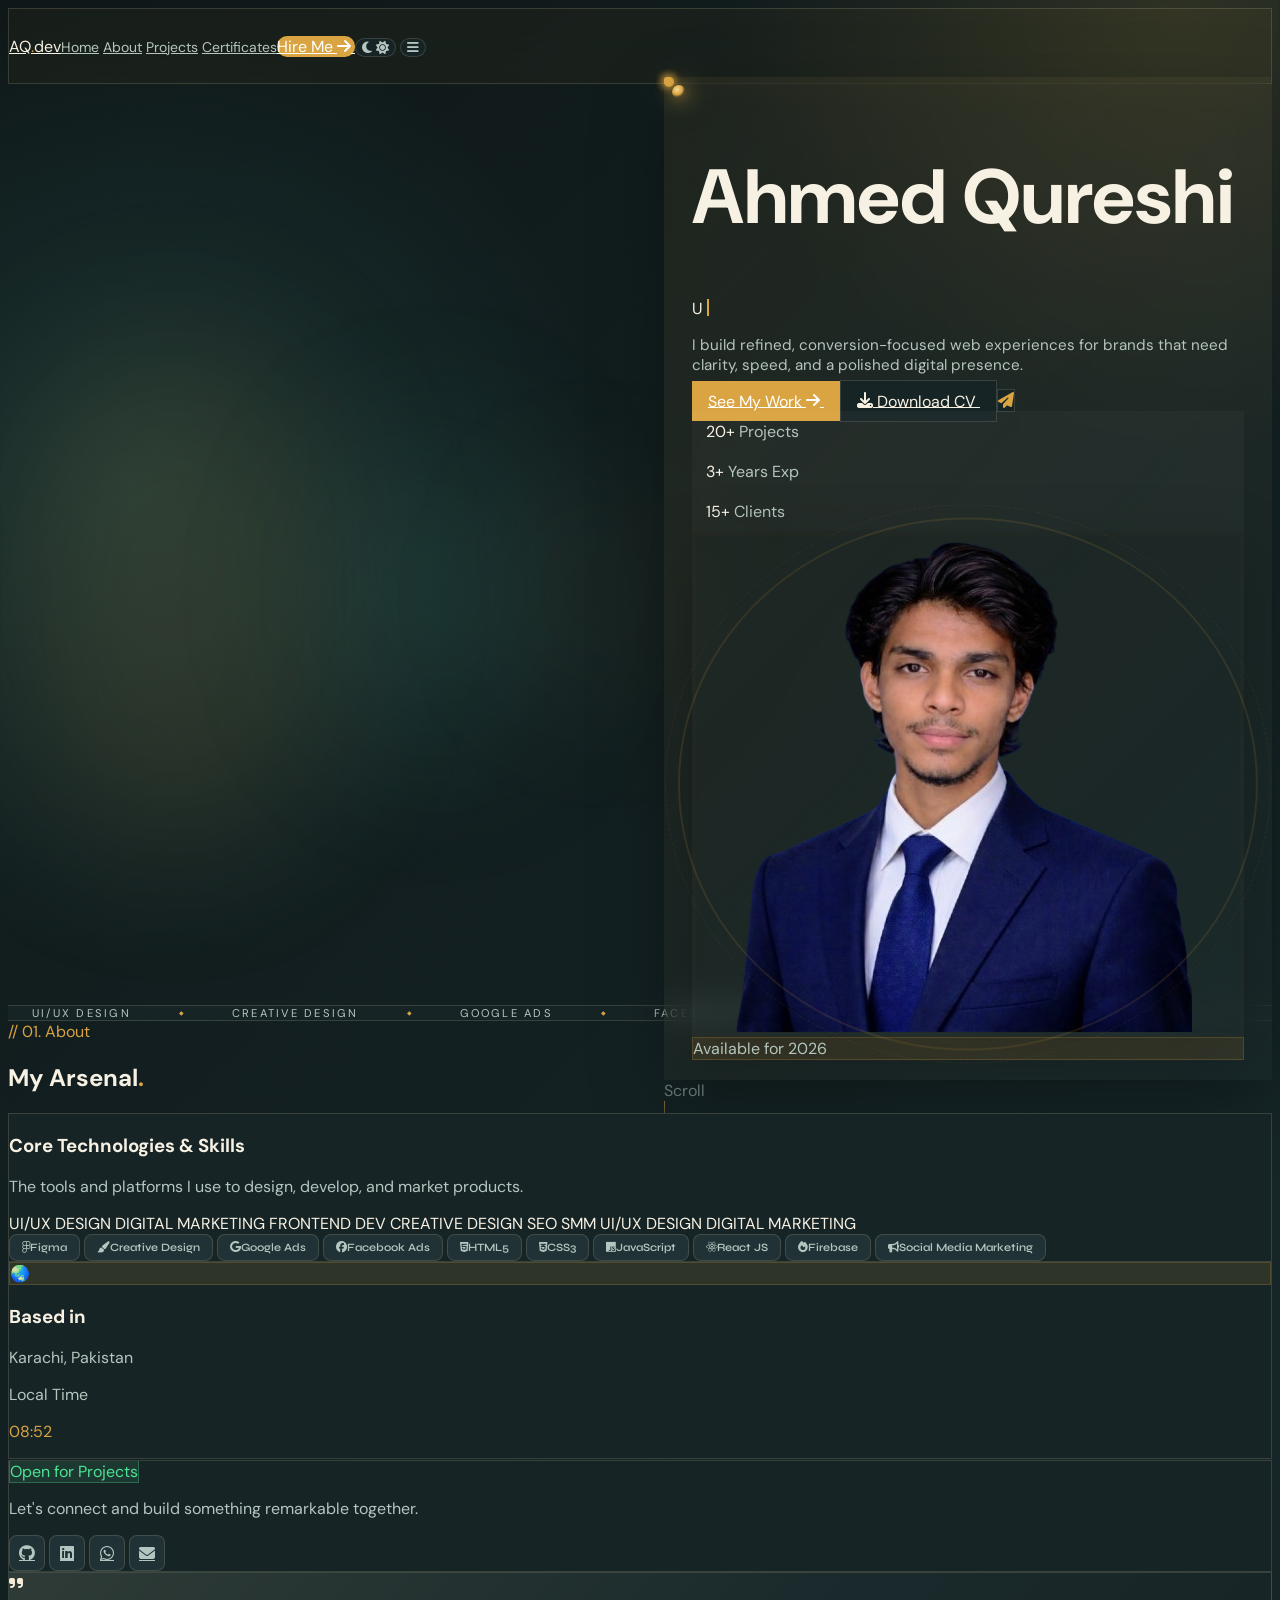
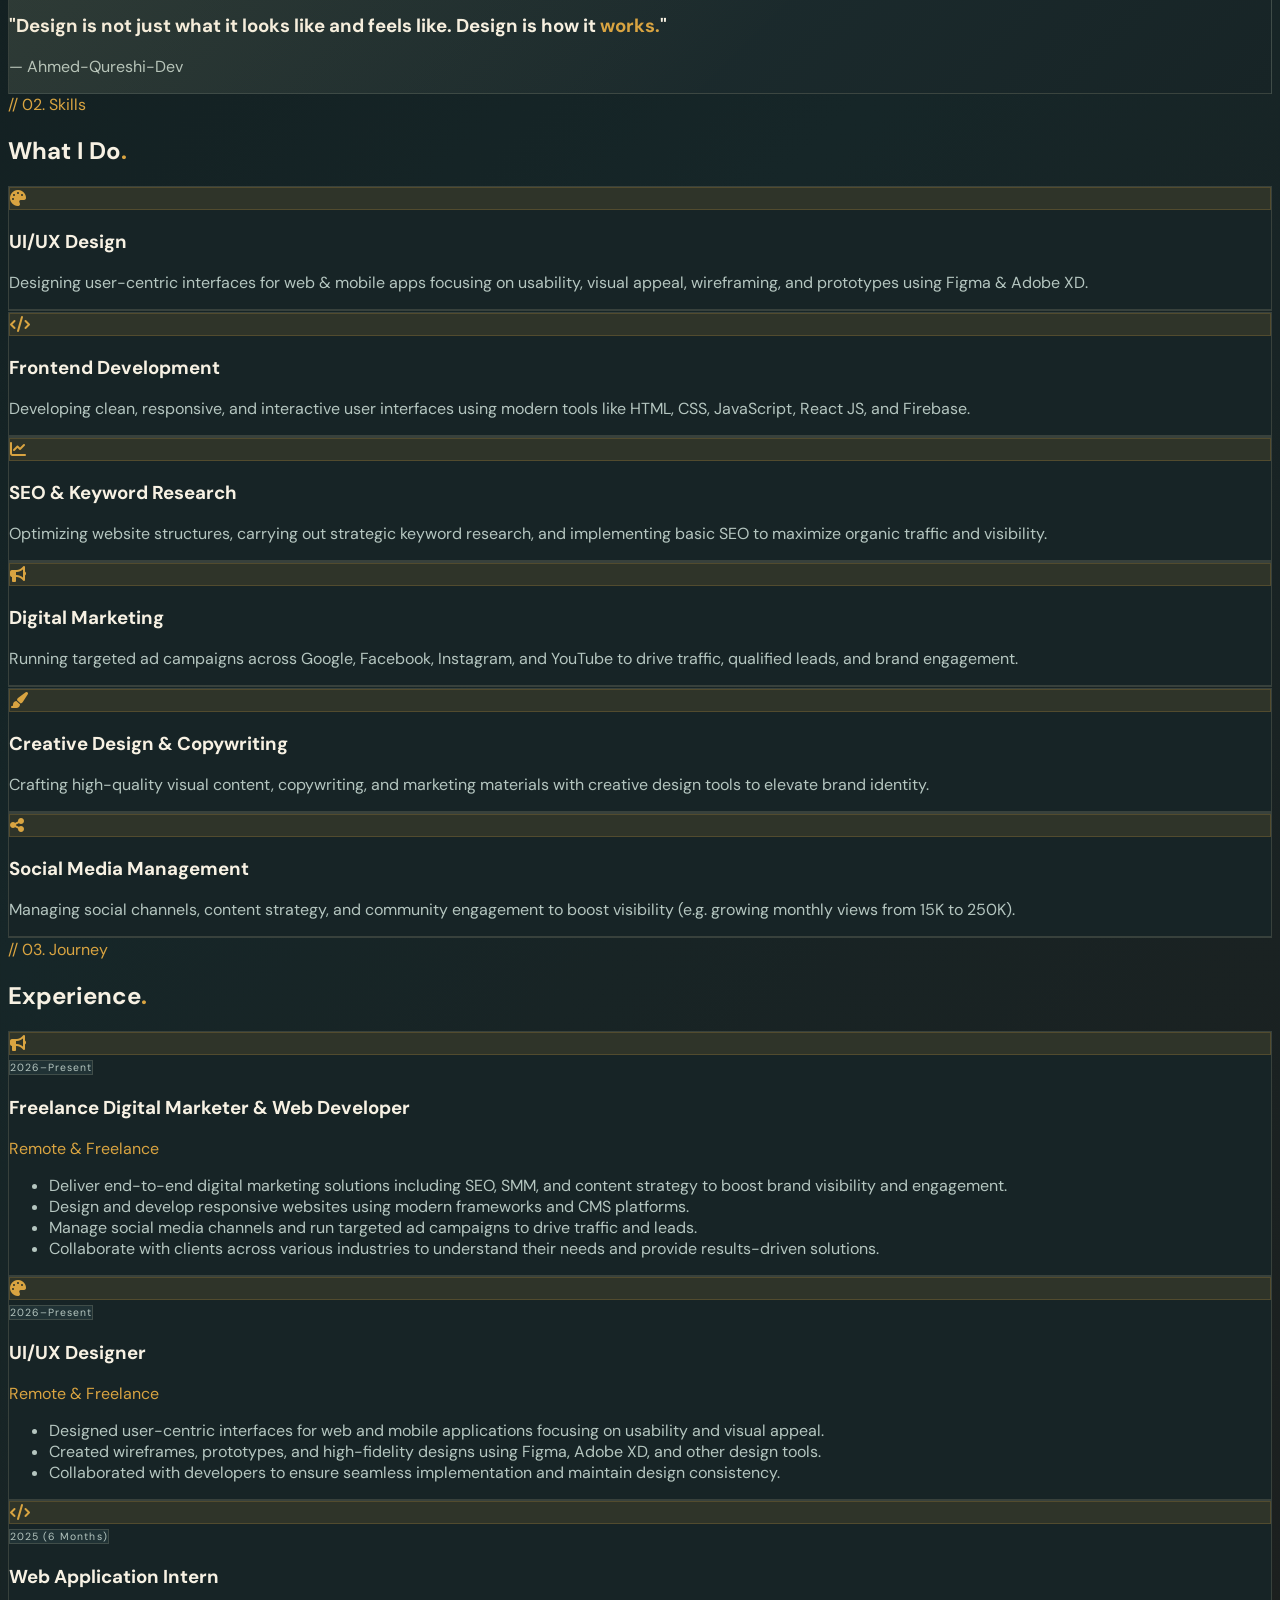
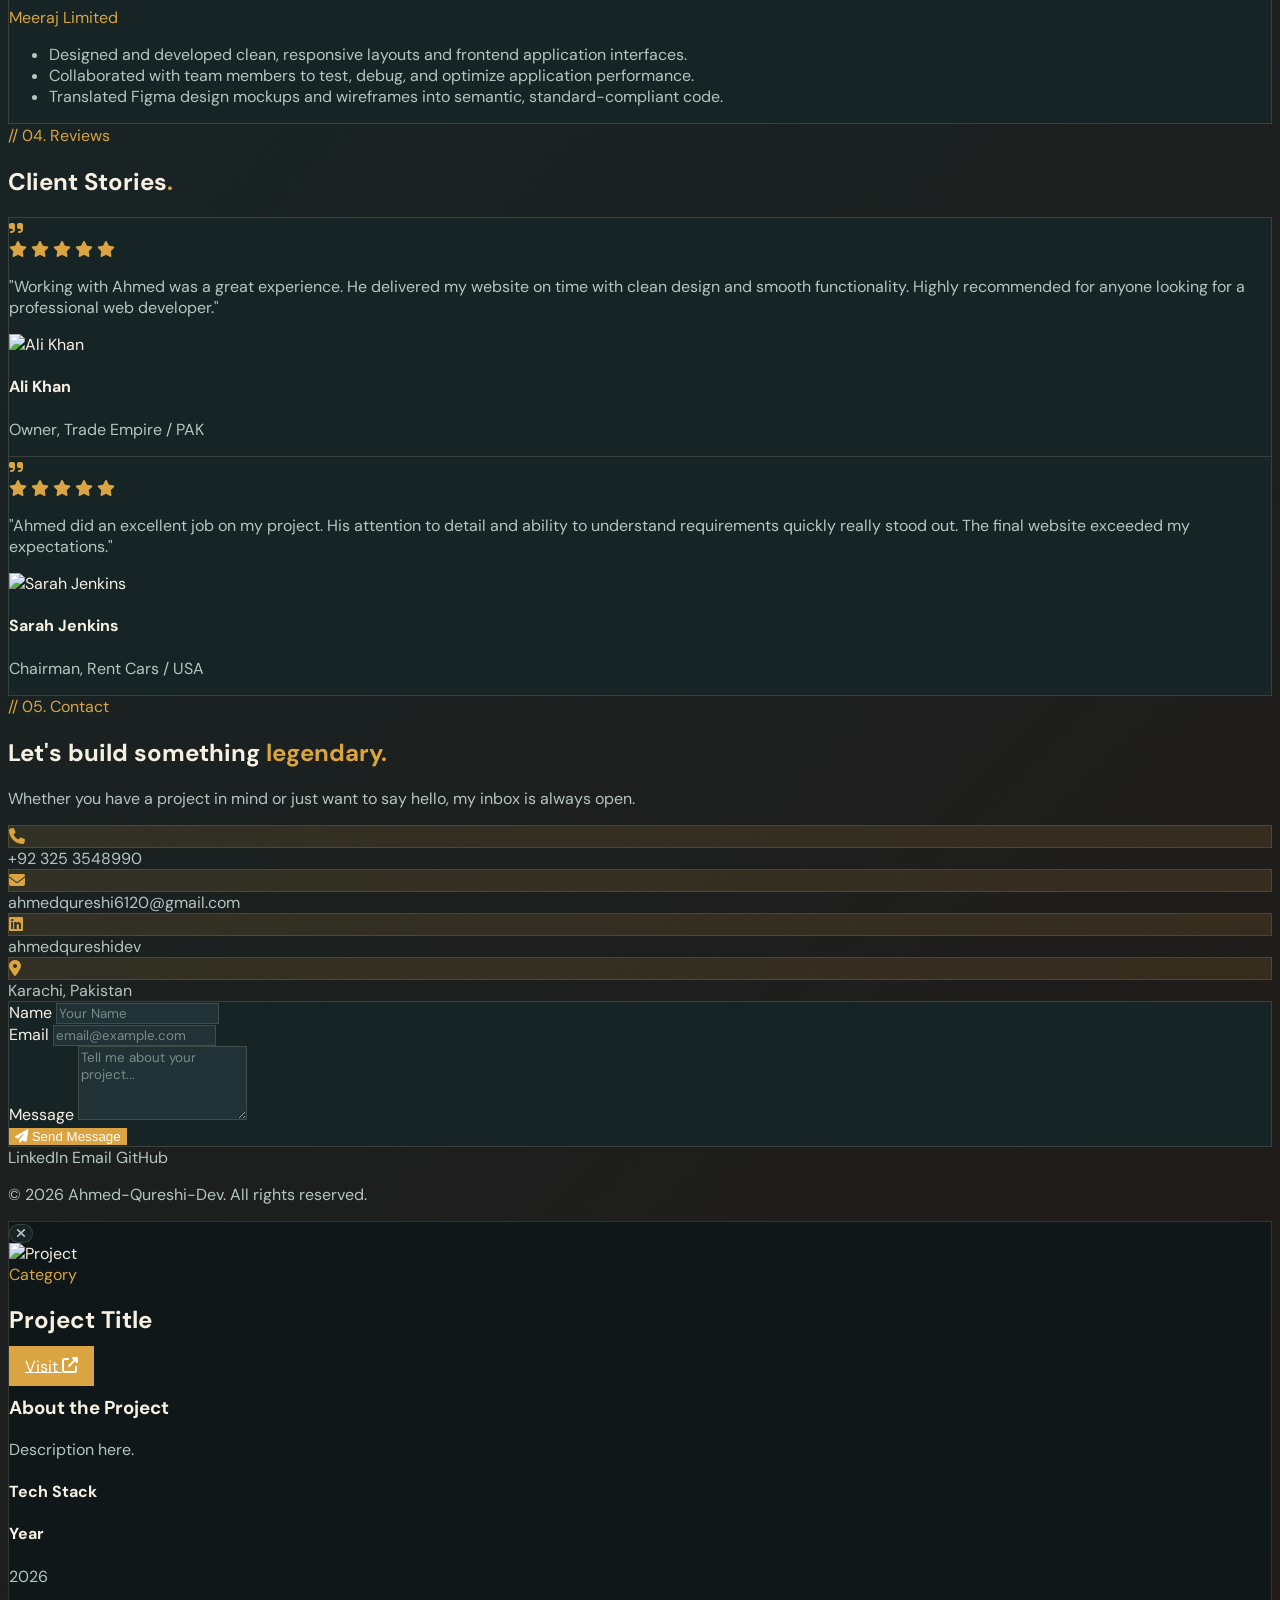
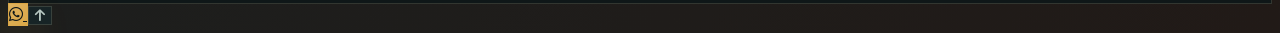
==== index.html @ 988e408d "s" ====
<!DOCTYPE html>
<html lang="en" class="scroll-smooth">
<head>

    <!-- ═══════════════════════════════════════════
         SEO STRUCTURED DATA (JSON-LD)
         Connects portfolio ↔ LinkedIn ↔ GitHub ↔ CV
    ═══════════════════════════════════════════ -->
    <script type="application/ld+json">
    {
        "@context": "https://schema.org",
        "@type": "Person",
        "name": "Ahmed Qureshi",
        "url": "https://ahmed-qureshi-three.vercel.app/",
        "jobTitle": "AI-Augmented Technical Analytics",
        "description": "Ahmed Qureshi | AI-Augmented Technical Analytics | Cisco Certified | 20+ Projects | AI-Powered Web Solutions | Working with Global Clients",
        "email": "codexahmed99@gmail.com",
        "image": "https://ahmed-qureshi-three.vercel.app/me.png",
        "address": {
            "@type": "PostalAddress",
            "addressLocality": "Karachi",
            "addressRegion": "Sindh",
            "addressCountry": "PK"
        },
        "sameAs": [
            "https://github.com/Ahmed-Qureshi-dev",
            "https://www.linkedin.com/in/ahmedqureshidev/",
            "https://www.tiktok.com/@codexahmed"
        ]
    }
    </script>

    <meta charset="UTF-8">
    <meta name="viewport" content="width=device-width, initial-scale=1.0">
    <title>Ahmed Qureshi | AI-Augmented Technical Analytics | Cisco Certified | 20+ Projects | AI-Powered Web Solutions | Working with Global Clients</title>
    <meta name="description" content="Ahmed Qureshi | AI-Augmented Technical Analytics | Cisco Certified | 20+ Projects | AI-Powered Web Solutions | Working with Global Clients">
    <meta name="keywords" content="Ahmed Qureshi, AI-Augmented Technical Analytics, Cisco Certified, 20+ Projects, AI-Powered Web Solutions, Global Clients, UI/UX Designer Karachi, Digital Marketer Pakistan, Creative Designer, Social Media Management">
    <meta name="author" content="Ahmed Qureshi">
    <meta name="robots" content="index, follow">
    <meta name="theme-color" content="#1b2d31">
    <link rel="canonical" href="https://ahmed-qureshi-three.vercel.app/">
    <meta property="og:type" content="website">
    <meta property="og:title" content="Ahmed Qureshi | AI-Augmented Technical Analytics | Cisco Certified | 20+ Projects">
    <meta property="og:description" content="Ahmed Qureshi | AI-Augmented Technical Analytics | Cisco Certified | 20+ Projects | AI-Powered Web Solutions | Working with Global Clients">
    <meta property="og:url" content="https://ahmed-qureshi-three.vercel.app/">
    <meta property="og:image" content="https://ahmed-qureshi-three.vercel.app/me.png">
    <link rel="icon" href="/favicon.ico" type="image/x-icon">

    <link rel="preconnect" href="https://fonts.googleapis.com">
    <link rel="preconnect" href="https://fonts.gstatic.com" crossorigin>
    <link href="https://fonts.googleapis.com/css2?family=Syne:wght@400;500;600;700;800&family=DM+Sans:ital,wght@0,300;0,400;0,500;1,300&display=swap" rel="stylesheet">
    <link rel="stylesheet" href="https://cdnjs.cloudflare.com/ajax/libs/font-awesome/6.4.0/css/all.min.css">
    <script src="https://cdn.tailwindcss.com"></script>

    <script>
        tailwind.config = {
            darkMode: 'class',
            theme: {
                fontFamily: {
                    sans: ['"DM Sans"', 'sans-serif'],
                    display: ['"Syne"', 'sans-serif'],
                },
                extend: {
                    colors: {
                        accent: 'var(--accent)',
                    }
                }
            }
        }

        // Theme init
        (function() {
            const saved = localStorage.getItem('aq-theme') || 'dark';
            if (saved === 'light') {
                document.documentElement.classList.remove('dark');
            } else {
                document.documentElement.classList.add('dark');
            }
        })();
    </script>

    <link rel="stylesheet" href="style.css">
    <script type="text/javascript" src="https://cdn.jsdelivr.net/npm/@emailjs/browser@4/dist/email.min.js"></script>
</head>

<body class="transition-colors duration-500 overflow-x-hidden">

    <img src="/me.png" alt="Ahmed Qureshi - AI-Augmented Technical Generalist" style="display:none;" loading="eager">

    <!-- Preloader -->
    <div id="preloader" class="fixed inset-0 z-[9999] flex items-center justify-center">
        <div class="preloader-inner flex flex-col items-center gap-6">
            <div class="relative w-20 h-20">
                <svg class="w-20 h-20 animate-spin" viewBox="0 0 80 80">
                    <circle cx="40" cy="40" r="36" fill="none" stroke-width="2" stroke="rgba(var(--accent-rgb),0.15)"/>
                    <circle cx="40" cy="40" r="36" fill="none" stroke-width="2" stroke="var(--accent)" stroke-dasharray="60 167" stroke-linecap="round"/>
                </svg>
                <div class="absolute inset-0 flex items-center justify-center">
                    <span class="font-display font-bold text-lg" style="color:var(--accent)">AQ</span>
                </div>
            </div>
            <p class="text-xs tracking-[0.4em] uppercase font-display" style="color:var(--muted)">Initializing...</p>
        </div>
    </div>

    <!-- Toast -->
    <div id="toast-container" class="fixed bottom-8 left-1/2 -translate-x-1/2 z-[100] flex flex-col gap-2 pointer-events-none"></div>

    <!-- ══════════════════════════════════════
         NAV
    ══════════════════════════════════════ -->
    <header class="fixed top-0 left-0 right-0 z-50 flex justify-center px-4 pt-5">
        <nav id="main-nav" class="nav-bar w-full max-w-5xl flex items-center justify-between px-6 py-3.5 rounded-2xl">
            <a href="index.html" class="font-display font-bold text-lg tracking-tight" style="color:var(--fg)">
                AQ<span style="color:var(--accent)">.</span>dev
            </a>

            <div class="hidden md:flex items-center gap-8 text-sm font-medium">
                <a href="index.html" class="nav-link">Home</a>
                <a href="index.html#about" class="nav-link">About</a>
                <a href="projects.html" class="nav-link">Projects</a>
                <a href="certificates.html" class="nav-link">Certificates</a>
            </div>

            <div class="flex items-center gap-3">
                <a href="index.html#contact" class="hire-btn hidden md:inline-flex items-center gap-2 px-5 py-2 rounded-xl text-sm font-bold font-display">
                    Hire Me <i class="fas fa-arrow-right text-xs"></i>
                </a>
                <button id="theme-toggle" aria-label="Toggle Theme" class="theme-btn w-10 h-10 rounded-xl flex items-center justify-center">
                    <i class="fas fa-moon dark-icon"></i>
                    <i class="fas fa-sun light-icon hidden"></i>
                </button>
                <button id="mobile-menu-btn" aria-label="Open Menu" class="md:hidden w-10 h-10 rounded-xl flex items-center justify-center theme-btn">
                    <i class="fas fa-bars"></i>
                </button>
            </div>
        </nav>
    </header>

    <!-- Mobile Menu -->
    <div id="mobile-menu" class="mobile-overlay fixed inset-0 z-40">
        <div class="mobile-backdrop absolute inset-0 bg-black/60 backdrop-blur-sm"></div>
        <div class="mobile-drawer relative ml-auto w-4/5 max-w-sm h-full bg-surface border-l flex flex-col justify-center px-12 gap-8 shadow-2xl" style="border-color:var(--border)">
            <button id="close-menu" class="absolute top-8 right-8 w-12 h-12 rounded-xl flex items-center justify-center theme-btn z-50">
                <i class="fas fa-times text-xl"></i>
            </button>
            <a href="index.html" class="mobile-link font-display text-3xl font-bold">Home</a>
            <a href="index.html#about" class="mobile-link font-display text-3xl font-bold">About</a>
            <a href="projects.html" class="mobile-link font-display text-3xl font-bold">Projects</a>
            <a href="certificates.html" class="mobile-link font-display text-3xl font-bold">Certificates</a>
            <a href="index.html#contact" class="mobile-link font-display text-3xl font-bold">Contact</a>
        </div>
    </div>

    <!-- ══════════════════════════════════════
         HERO
    ══════════════════════════════════════ -->
    <section id="home" class="section-spy relative overflow-x-hidden">

        <!-- Background grid -->
        <div class="hero-grid absolute inset-0 z-0"></div>

        <!-- Floating orbs -->
        <div class="orb orb-1 absolute z-0"></div>
        <div class="orb orb-2 absolute z-0"></div>
        <div class="orb orb-3 absolute z-0"></div>

        <!-- Scanline overlay -->
        <div class="scanlines absolute inset-0 z-0 pointer-events-none"></div>

        <div class="container mx-auto px-6 relative z-10 max-w-5xl py-2">
            <div class="grid grid-cols-1 place-items-center gap-6 lg:gap-10">

                <!-- CENTER: Text (single column) -->
                <div class="w-full text-center">
                    <div class="hero-panel relative overflow-hidden rounded-[2rem] border p-6 lg:p-8 w-full">
                        <div class="hero-panel-glow absolute inset-0"></div>
                        <div class="hero-orbit absolute inset-0 pointer-events-none" style="--hero-orbit-radius:260px;">
                            <div class="star" aria-hidden="true"></div>
                            <div class="corner-dot dot-1" aria-hidden="true"></div>
                            <div class="corner-dot dot-2" aria-hidden="true"></div>
                            <div class="corner-dot dot-3" aria-hidden="true"></div>
                            <div class="corner-dot dot-4" aria-hidden="true"></div>
                        </div>
                        <div class="relative z-10 lg:flex lg:items-center lg:gap-8">
                            <!-- LEFT: Info -->
                            <div class="hero-left w-full lg:w-1/2 text-center lg:text-left">
                                <!-- Status badge moved below profile image -->

                                <!-- Main heading -->
                                <div class="mb-4">
                                    <h1 class="font-display font-extrabold hero-name leading-none tracking-tight mb-3" style="color:var(--fg)">Ahmed Qureshi</h1>
                                    <div class="hero-subtitle mt-2 text-sm md:text-base font-medium uppercase tracking-[0.2em] text-[#80b3ff]" id="typewriter"></div>
                                </div>

                                <p class="hero-desc text-base md:text-lg max-w-xl mx-auto lg:mx-0 mb-6 leading-relaxed" style="color:var(--muted)">
                                    I build refined, conversion-focused web experiences for brands that need clarity, speed, and a polished digital presence.
                                </p>

                                <!-- CTA Buttons -->
                                <div class="hero-btns flex flex-wrap gap-4 justify-center lg:justify-start items-center">
                                    <a href="#work" class="cta-primary px-8 py-3.5 rounded-full font-display font-bold text-sm inline-flex items-center gap-2">
                                        See My Work <i class="fas fa-arrow-right text-xs"></i>
                                    </a>
                                    <a href="Ahmed Qureshi Cv.pdf" download target="_blank"
                                       class="cta-secondary px-8 py-3.5 rounded-full font-display font-bold text-sm inline-flex items-center gap-2">
                                        <i class="fas fa-download text-xs"></i> Download CV
                                    </a>
                                    <a href="#contact" class="cta-icon w-12 h-12 rounded-full flex items-center justify-center" aria-label="Contact">
                                        <i class="fas fa-paper-plane text-sm"></i>
                                    </a>
                                </div>

                                <!-- Stats row -->
                                <div class="hero-stats flex flex-wrap gap-3 md:gap-4 mt-7 justify-center lg:justify-start">
                                    <div class="hero-stat-pill px-4 py-3 rounded-2xl border">
                                        <span class="stat-num font-display font-extrabold text-lg md:text-xl" style="color:var(--fg)">20+</span>
                                        <span class="stat-label block text-[10px] tracking-[0.2em] uppercase mt-1" style="color:var(--muted)">Projects</span>
                                    </div>
                                    <div class="hero-stat-pill px-4 py-3 rounded-2xl border">
                                        <span class="stat-num font-display font-extrabold text-lg md:text-xl" style="color:var(--fg)">3+</span>
                                        <span class="stat-label block text-[10px] tracking-[0.2em] uppercase mt-1" style="color:var(--muted)">Years Exp</span>
                                    </div>
                                    <div class="hero-stat-pill px-4 py-3 rounded-2xl border">
                                        <span class="stat-num font-display font-extrabold text-lg md:text-xl" style="color:var(--fg)">15+</span>
                                        <span class="stat-label block text-[10px] tracking-[0.2em] uppercase mt-1" style="color:var(--muted)">Clients</span>
                                    </div>
                                </div>
                            </div>

                            <!-- RIGHT: Profile image inside panel -->
                            <div class="hero-right hidden lg:flex lg:flex-col lg:w-1/2 items-center justify-center gap-4">
                                <div class="profile-inline w-56 h-56 rounded-full overflow-hidden border-2" style="border-color:rgba(var(--accent-rgb),0.12); --orbit-radius:96px;">
                                    <img src="images/me-removebg-preview.png" alt="Ahmed Qureshi" class="w-full h-full object-cover">
                                </div>
                                <div class="hero-badge inline-flex items-center gap-2.5 px-4 py-2 rounded-full" style="justify-content:center;">
                                    <span class="relative flex h-2 w-2">
                                        <span class="animate-ping absolute inline-flex h-full w-full rounded-full opacity-75" style="background:var(--accent)"></span>
                                        <span class="relative inline-flex rounded-full h-2 w-2" style="background:var(--accent)"></span>
                                    </span>
                                    <span class="text-[10px] font-bold uppercase tracking-[0.2em]" style="color:var(--muted)">Available for 2026</span>
                                </div>
                            </div>
                        </div>
                    </div>
                </div>

            </div>

            <!-- Scroll indicator -->
            <div class="scroll-indicator absolute bottom-8 left-1/2 -translate-x-1/2 flex flex-col items-center gap-2">
                <span class="text-[10px] tracking-widest uppercase font-display" style="color:var(--muted)">Scroll</span>
                <div class="scroll-line"></div>
            </div>
        </div>
    </section>

    <!-- ══════════════════════════════════════
         TECH MARQUEE
    ══════════════════════════════════════ -->
    <div class="marquee-section py-6 overflow-hidden relative">
        <div class="marquee-track flex gap-12 whitespace-nowrap">
            <div class="marquee-inner flex gap-12 animate-marquee-scroll">
                <span class="marquee-item font-display font-bold text-sm">UI/UX DESIGN</span>
                <span class="marquee-dot">◆</span>
                <span class="marquee-item font-display font-bold text-sm">CREATIVE DESIGN</span>
                <span class="marquee-dot">◆</span>
                <span class="marquee-item font-display font-bold text-sm">GOOGLE ADS</span>
                <span class="marquee-dot">◆</span>
                <span class="marquee-item font-display font-bold text-sm">FACEBOOK ADS</span>
                <span class="marquee-dot">◆</span>
                <span class="marquee-item font-display font-bold text-sm">INSTAGRAM ADS</span>
                <span class="marquee-dot">◆</span>
                <span class="marquee-item font-display font-bold text-sm">YOUTUBE ADS</span>
                <span class="marquee-dot">◆</span>
                <span class="marquee-item font-display font-bold text-sm">SEO</span>
                <span class="marquee-dot">◆</span>
                <span class="marquee-item font-display font-bold text-sm">REACT JS</span>
                <span class="marquee-dot">◆</span>
                <span class="marquee-item font-display font-bold text-sm">FIREBASE</span>
                <span class="marquee-dot">◆</span>
            </div>
            <div class="marquee-inner flex gap-12 animate-marquee-scroll" aria-hidden="true">
                <span class="marquee-item font-display font-bold text-sm">UI/UX DESIGN</span>
                <span class="marquee-dot">◆</span>
                <span class="marquee-item font-display font-bold text-sm">CREATIVE DESIGN</span>
                <span class="marquee-dot">◆</span>
                <span class="marquee-item font-display font-bold text-sm">GOOGLE ADS</span>
                <span class="marquee-dot">◆</span>
                <span class="marquee-item font-display font-bold text-sm">FACEBOOK ADS</span>
                <span class="marquee-dot">◆</span>
                <span class="marquee-item font-display font-bold text-sm">INSTAGRAM ADS</span>
                <span class="marquee-dot">◆</span>
                <span class="marquee-item font-display font-bold text-sm">YOUTUBE ADS</span>
                <span class="marquee-dot">◆</span>
                <span class="marquee-item font-display font-bold text-sm">SEO</span>
                <span class="marquee-dot">◆</span>
                <span class="marquee-item font-display font-bold text-sm">REACT JS</span>
                <span class="marquee-dot">◆</span>
                <span class="marquee-item font-display font-bold text-sm">FIREBASE</span>
                <span class="marquee-dot">◆</span>
            </div>
        </div>
    </div>

    <!-- ══════════════════════════════════════
         ABOUT / ARSENAL
    ══════════════════════════════════════ -->
    <section id="about" class="section-spy py-24 relative z-10">
        <div class="container mx-auto px-6 max-w-6xl">
            <div class="section-header mb-16 reveal-on-scroll">
                <span class="section-label font-display text-xs tracking-[0.3em] uppercase font-bold" style="color:var(--accent)">// 01. About</span>
                <h2 class="font-display text-4xl md:text-5xl font-extrabold mt-3 tracking-tight" style="color:var(--fg)">My Arsenal<span style="color:var(--accent)">.</span></h2>
            </div>

            <div class="grid grid-cols-1 md:grid-cols-12 gap-6">

                <!-- Main tech card -->
                <div class="md:col-span-8 bento-card reveal-on-scroll p-8 rounded-2xl relative overflow-hidden min-h-[200px] flex flex-col justify-between">
                    <div class="z-10 relative">
                        <h3 class="font-display font-bold text-xl mb-2" style="color:var(--fg)">Core Technologies & Skills</h3>
                        <p class="text-sm" style="color:var(--muted)">The tools and platforms I use to design, develop, and market products.</p>
                    </div>
                    <div class="overflow-hidden absolute bottom-0 left-0 right-0">
                        <div class="flex gap-10 py-6 px-8 whitespace-nowrap animate-marquee-slow">
                            <span class="font-display font-extrabold text-4xl opacity-10" style="color:var(--fg)">UI/UX DESIGN</span>
                            <span class="font-display font-extrabold text-4xl opacity-10" style="color:var(--fg)">DIGITAL MARKETING</span>
                            <span class="font-display font-extrabold text-4xl opacity-10" style="color:var(--fg)">FRONTEND DEV</span>
                            <span class="font-display font-extrabold text-4xl opacity-10" style="color:var(--fg)">CREATIVE DESIGN</span>
                            <span class="font-display font-extrabold text-4xl opacity-10" style="color:var(--fg)">SEO</span>
                            <span class="font-display font-extrabold text-4xl opacity-10" style="color:var(--fg)">SMM</span>
                            <span class="font-display font-extrabold text-4xl opacity-10" style="color:var(--fg)">UI/UX DESIGN</span>
                            <span class="font-display font-extrabold text-4xl opacity-10" style="color:var(--fg)">DIGITAL MARKETING</span>
                        </div>
                    </div>
                    <!-- Tech grid icons -->
                    <div class="flex gap-4 flex-wrap relative z-10 mt-6">
                        <div class="tech-pill"><i class="fab fa-figma mr-2"></i>Figma</div>
                        <div class="tech-pill"><i class="fas fa-paint-brush mr-2"></i>Creative Design</div>
                        <div class="tech-pill"><i class="fab fa-google mr-2"></i>Google Ads</div>
                        <div class="tech-pill"><i class="fab fa-facebook mr-2"></i>Facebook Ads</div>
                        <div class="tech-pill"><i class="fab fa-html5 mr-2"></i>HTML5</div>
                        <div class="tech-pill"><i class="fab fa-css3-alt mr-2"></i>CSS3</div>
                        <div class="tech-pill"><i class="fab fa-js mr-2"></i>JavaScript</div>
                        <div class="tech-pill"><i class="fab fa-react mr-2"></i>React JS</div>
                        <div class="tech-pill"><i class="fas fa-fire mr-2"></i>Firebase</div>
                        <div class="tech-pill"><i class="fas fa-bullhorn mr-2"></i>Social Media Marketing</div>
                    </div>
                </div>

                <!-- Location card -->
                <div class="md:col-span-4 bento-card reveal-on-scroll delay-100 p-8 rounded-2xl flex flex-col justify-between">
                    <div>
                        <div class="w-10 h-10 rounded-xl flex items-center justify-center mb-4 text-xl bento-icon">🌏</div>
                        <h3 class="font-display font-bold text-xl mb-1" style="color:var(--fg)">Based in</h3>
                        <p style="color:var(--muted)">Karachi, Pakistan</p>
                    </div>
                    <div>
                        <p class="text-xs tracking-widest uppercase mb-2" style="color:var(--muted)">Local Time</p>
                        <p id="local-time" class="font-display font-extrabold text-3xl" style="color:var(--accent)">00:00</p>
                    </div>
                </div>

                <!-- Open to work -->
                <div class="md:col-span-4 bento-card reveal-on-scroll delay-200 p-8 rounded-2xl flex flex-col justify-between">
                    <div>
                        <span class="open-badge inline-flex items-center gap-2 px-3 py-1.5 rounded-lg text-xs font-bold font-display uppercase tracking-wide">
                            <span class="w-2 h-2 rounded-full animate-pulse" style="background:var(--accent)"></span>
                            Open for Projects
                        </span>
                    </div>
                    <div>
                        <p class="text-sm mb-4" style="color:var(--muted)">Let's connect and build something remarkable together.</p>
                        <div class="flex gap-4 text-xl">
                            <a href="https://github.com/Ahmed-Qureshi-dev" class="social-icon" title="GitHub" aria-label="GitHub"><i class="fab fa-github"></i></a>
                            <a href="https://www.linkedin.com/in/ahmedqureshidev/" class="social-icon" aria-label="LinkedIn"><i class="fab fa-linkedin"></i></a>
                            <a href="https://wa.me/+923253548990" class="social-icon" aria-label="WhatsApp"><i class="fab fa-whatsapp"></i></a>
                            <a href="mailto:ahmedqureshi6120@gmail.com" class="social-icon" aria-label="Email"><i class="fas fa-envelope"></i></a>
                        </div>
                    </div>
                </div>

                <!-- Quote card -->
                <div class="md:col-span-8 bento-card-accent reveal-on-scroll delay-300 p-8 rounded-2xl relative overflow-hidden">
                    <i class="fas fa-quote-right absolute top-6 right-8 text-6xl opacity-10" style="color:var(--fg)"></i>
                    <h3 class="font-display text-2xl md:text-3xl font-extrabold leading-tight max-w-lg relative z-10" style="color:var(--fg)">
                        "Design is not just what it looks like and feels like. Design is how it <span style="color:var(--accent)">works.</span>"
                    </h3>
                    <p class="mt-4 text-sm font-display relative z-10" style="color:var(--muted)">— Ahmed-Qureshi-Dev</p>
                </div>

            </div>
        </div>
    </section>

    <!-- ══════════════════════════════════════
         SKILL
    ══════════════════════════════════════ -->
    <section id="services" class="section-spy py-24 relative z-10">
        <div class="container mx-auto px-6 max-w-6xl">
            <div class="section-header mb-16 reveal-on-scroll text-center">
                <span class="section-label font-display text-xs tracking-[0.3em] uppercase font-bold" style="color:var(--accent)">// 02. Skills</span>
                <h2 class="font-display text-4xl md:text-5xl font-extrabold mt-3 tracking-tight" style="color:var(--fg)">What I Do<span style="color:var(--accent)">.</span></h2>
            </div>

            <div class="grid grid-cols-1 md:grid-cols-3 gap-6">
                <!-- Skill 1 -->
                <div class="skill-card reveal-on-scroll p-8 rounded-2xl group">
                    <div class="skill-icon w-14 h-14 rounded-xl flex items-center justify-center text-2xl mb-6">
                        <i class="fas fa-palette"></i>
                    </div>
                    <h3 class="font-display font-bold text-xl mb-3" style="color:var(--fg)">UI/UX Design</h3>
                    <p class="text-sm leading-relaxed" style="color:var(--muted)">Designing user-centric interfaces for web & mobile apps focusing on usability, visual appeal, wireframing, and prototypes using Figma & Adobe XD.</p>
                    <div class="skill-line mt-6"></div>
                </div>
                <!-- Skill 2 -->
                <div class="skill-card reveal-on-scroll delay-100 p-8 rounded-2xl group">
                    <div class="skill-icon w-14 h-14 rounded-xl flex items-center justify-center text-2xl mb-6">
                        <i class="fas fa-code"></i>
                    </div>
                    <h3 class="font-display font-bold text-xl mb-3" style="color:var(--fg)">Frontend Development</h3>
                    <p class="text-sm leading-relaxed" style="color:var(--muted)">Developing clean, responsive, and interactive user interfaces using modern tools like HTML, CSS, JavaScript, React JS, and Firebase.</p>
                    <div class="skill-line mt-6"></div>
                </div>
                <!-- Skill 3 -->
                <div class="skill-card reveal-on-scroll delay-200 p-8 rounded-2xl group">
                    <div class="skill-icon w-14 h-14 rounded-xl flex items-center justify-center text-2xl mb-6">
                        <i class="fas fa-chart-line"></i>
                    </div>
                    <h3 class="font-display font-bold text-xl mb-3" style="color:var(--fg)">SEO & Keyword Research</h3>
                    <p class="text-sm leading-relaxed" style="color:var(--muted)">Optimizing website structures, carrying out strategic keyword research, and implementing basic SEO to maximize organic traffic and visibility.</p>
                    <div class="skill-line mt-6"></div>
                </div>
                <!-- Skill 4 -->
                <div class="skill-card reveal-on-scroll delay-100 p-8 rounded-2xl group">
                    <div class="skill-icon w-14 h-14 rounded-xl flex items-center justify-center text-2xl mb-6">
                        <i class="fas fa-bullhorn"></i>
                    </div>
                    <h3 class="font-display font-bold text-xl mb-3" style="color:var(--fg)">Digital Marketing</h3>
                    <p class="text-sm leading-relaxed" style="color:var(--muted)">Running targeted ad campaigns across Google, Facebook, Instagram, and YouTube to drive traffic, qualified leads, and brand engagement.</p>
                    <div class="skill-line mt-6"></div>
                </div>
                <!-- Skill 5 -->
                <div class="skill-card reveal-on-scroll delay-200 p-8 rounded-2xl group">
                    <div class="skill-icon w-14 h-14 rounded-xl flex items-center justify-center text-2xl mb-6">
                        <i class="fas fa-paint-brush"></i>
                    </div>
                    <h3 class="font-display font-bold text-xl mb-3" style="color:var(--fg)">Creative Design & Copywriting</h3>
                    <p class="text-sm leading-relaxed" style="color:var(--muted)">Crafting high-quality visual content, copywriting, and marketing materials with creative design tools to elevate brand identity.</p>
                    <div class="skill-line mt-6"></div>
                </div>
                <!-- Skill 6 -->
                <div class="skill-card reveal-on-scroll delay-300 p-8 rounded-2xl group">
                    <div class="skill-icon w-14 h-14 rounded-xl flex items-center justify-center text-2xl mb-6">
                        <i class="fas fa-share-nodes"></i>
                    </div>
                    <h3 class="font-display font-bold text-xl mb-3" style="color:var(--fg)">Social Media Management</h3>
                    <p class="text-sm leading-relaxed" style="color:var(--muted)">Managing social channels, content strategy, and community engagement to boost visibility (e.g. growing monthly views from 15K to 250K).</p>
                    <div class="skill-line mt-6"></div>
                </div>
            </div>
        </div>
    </section>

    <!-- ══════════════════════════════════════
         EXPERIENCE — FUTURISTIC TIMELINE
    ══════════════════════════════════════ -->
    <section id="experience" class="section-spy py-24 relative z-10 overflow-hidden">
        <div class="exp-bg-effect absolute inset-0 pointer-events-none"></div>

        <div class="container mx-auto px-6 max-w-6xl relative z-10">
            <div class="section-header mb-16 reveal-on-scroll">
                <span class="section-label font-display text-xs tracking-[0.3em] uppercase font-bold" style="color:var(--accent)">// 03. Journey</span>
                <h2 class="font-display text-4xl md:text-5xl font-extrabold mt-3 tracking-tight" style="color:var(--fg)">Experience<span style="color:var(--accent)">.</span></h2>
            </div>

            <!-- Futuristic grid layout instead of boring vertical line -->
            <div class="exp-grid grid grid-cols-1 md:grid-cols-2 gap-6">

                <!-- Exp Item 1 -->
                <div class="exp-card reveal-on-scroll p-8 rounded-2xl relative group overflow-hidden md:col-span-2">
                    <div class="exp-card-glow absolute inset-0 opacity-0 group-hover:opacity-100 transition-opacity duration-500"></div>
                    <div class="relative z-10">
                        <div class="flex items-start justify-between mb-5">
                            <div class="exp-icon w-12 h-12 rounded-xl flex items-center justify-center text-xl">
                                <i class="fas fa-bullhorn"></i>
                            </div>
                            <span class="exp-year font-display font-bold text-xs px-3 py-1.5 rounded-lg">2026–Present</span>
                        </div>
                        <h3 class="font-display font-bold text-xl mb-1" style="color:var(--fg)">Freelance Digital Marketer & Web Developer</h3>
                        <p class="text-sm font-bold mb-3" style="color:var(--accent)">Remote & Freelance</p>
                        <ul class="text-sm leading-relaxed list-disc pl-5 space-y-2" style="color:var(--muted)">
                            <li>Deliver end-to-end digital marketing solutions including SEO, SMM, and content strategy to boost brand visibility and engagement.</li>
                            <li>Design and develop responsive websites using modern frameworks and CMS platforms.</li>
                            <li>Manage social media channels and run targeted ad campaigns to drive traffic and leads.</li>
                            <li>Collaborate with clients across various industries to understand their needs and provide results-driven solutions.</li>
                        </ul>
                    </div>
                    <div class="exp-corner-tag absolute top-0 right-0 w-16 h-16"></div>
                </div>

                <!-- Exp Item 2 -->
                <div class="exp-card reveal-on-scroll delay-100 p-8 rounded-2xl relative group overflow-hidden">
                    <div class="exp-card-glow absolute inset-0 opacity-0 group-hover:opacity-100 transition-opacity duration-500"></div>
                    <div class="relative z-10">
                        <div class="flex items-start justify-between mb-5">
                            <div class="exp-icon w-12 h-12 rounded-xl flex items-center justify-center text-xl">
                                <i class="fas fa-palette"></i>
                            </div>
                            <span class="exp-year font-display font-bold text-xs px-3 py-1.5 rounded-lg">2026–Present</span>
                        </div>
                        <h3 class="font-display font-bold text-xl mb-1" style="color:var(--fg)">UI/UX Designer</h3>
                        <p class="text-sm font-bold mb-3" style="color:var(--accent)">Remote & Freelance</p>
                        <ul class="text-sm leading-relaxed list-disc pl-5 space-y-2" style="color:var(--muted)">
                            <li>Designed user-centric interfaces for web and mobile applications focusing on usability and visual appeal.</li>
                            <li>Created wireframes, prototypes, and high-fidelity designs using Figma, Adobe XD, and other design tools.</li>
                            <li>Collaborated with developers to ensure seamless implementation and maintain design consistency.</li>
                        </ul>
                    </div>
                    <div class="exp-corner-tag absolute top-0 right-0 w-16 h-16"></div>
                </div>

                <!-- Exp Item 3 -->
                <div class="exp-card reveal-on-scroll delay-200 p-8 rounded-2xl relative group overflow-hidden">
                    <div class="exp-card-glow absolute inset-0 opacity-0 group-hover:opacity-100 transition-opacity duration-500"></div>
                    <div class="relative z-10">
                        <div class="flex items-start justify-between mb-5">
                            <div class="exp-icon w-12 h-12 rounded-xl flex items-center justify-center text-xl">
                                <i class="fas fa-code"></i>
                            </div>
                            <span class="exp-year font-display font-bold text-xs px-3 py-1.5 rounded-lg">2025 (6 Months)</span>
                        </div>
                        <h3 class="font-display font-bold text-xl mb-1" style="color:var(--fg)">Web Application Intern</h3>
                        <p class="text-sm font-bold mb-3" style="color:var(--accent)">Meeraj Limited</p>
                        <ul class="text-sm leading-relaxed list-disc pl-5 space-y-2" style="color:var(--muted)">
                            <li>Designed and developed clean, responsive layouts and frontend application interfaces.</li>
                            <li>Collaborated with team members to test, debug, and optimize application performance.</li>
                            <li>Translated Figma design mockups and wireframes into semantic, standard-compliant code.</li>
                        </ul>
                    </div>
                    <div class="exp-corner-tag absolute top-0 right-0 w-16 h-16"></div>
                </div>

            </div>
        </div>
    </section>

    <!-- ══════════════════════════════════════
         TESTIMONIALS
    ══════════════════════════════════════ -->
    <section id="testimonials" class="section-spy py-24 relative z-10">
        <div class="container mx-auto px-6 max-w-6xl">
            <div class="section-header mb-16 reveal-on-scroll text-center">
                <span class="section-label font-display text-xs tracking-[0.3em] uppercase font-bold" style="color:var(--accent)">// 04. Reviews</span>
                <h2 class="font-display text-4xl md:text-5xl font-extrabold mt-3 tracking-tight" style="color:var(--fg)">Client Stories<span style="color:var(--accent)">.</span></h2>
            </div>

            <div class="grid grid-cols-1 md:grid-cols-2 gap-8">
                <div class="testimonial-card reveal-on-scroll p-8 rounded-2xl relative">
                    <i class="fas fa-quote-right absolute top-6 right-8 text-5xl opacity-10" style="color:var(--accent)"></i>
                    <div class="flex gap-1 mb-6">
                        <i class="fas fa-star text-sm" style="color:var(--accent)"></i>
                        <i class="fas fa-star text-sm" style="color:var(--accent)"></i>
                        <i class="fas fa-star text-sm" style="color:var(--accent)"></i>
                        <i class="fas fa-star text-sm" style="color:var(--accent)"></i>
                        <i class="fas fa-star text-sm" style="color:var(--accent)"></i>
                    </div>
                    <p class="text-base leading-relaxed mb-8 italic" style="color:var(--muted)">
                        "Working with Ahmed was a great experience. He delivered my website on time with clean design and smooth functionality. Highly recommended for anyone looking for a professional web developer."
                    </p>
                    <div class="flex items-center gap-4">
                        <div class="w-12 h-12 rounded-xl overflow-hidden">
                            <img src="https://images.unsplash.com/photo-1560250097-0b93528c311a?ixlib=rb-4.0.3&auto=format&fit=crop&w=200&q=80" loading="lazy" class="w-full h-full object-cover" alt="Ali Khan">
                        </div>
                        <div>
                            <h4 class="font-display font-bold text-sm" style="color:var(--fg)">Ali Khan</h4>
                            <p class="text-xs tracking-wider uppercase" style="color:var(--muted)">Owner, Trade Empire / PAK</p>
                        </div>
                    </div>
                </div>

                <div class="testimonial-card reveal-on-scroll delay-100 p-8 rounded-2xl relative">
                    <i class="fas fa-quote-right absolute top-6 right-8 text-5xl opacity-10" style="color:var(--accent)"></i>
                    <div class="flex gap-1 mb-6">
                        <i class="fas fa-star text-sm" style="color:var(--accent)"></i>
                        <i class="fas fa-star text-sm" style="color:var(--accent)"></i>
                        <i class="fas fa-star text-sm" style="color:var(--accent)"></i>
                        <i class="fas fa-star text-sm" style="color:var(--accent)"></i>
                        <i class="fas fa-star text-sm" style="color:var(--accent)"></i>
                    </div>
                    <p class="text-base leading-relaxed mb-8 italic" style="color:var(--muted)">
                        "Ahmed did an excellent job on my project. His attention to detail and ability to understand requirements quickly really stood out. The final website exceeded my expectations."
                    </p>
                    <div class="flex items-center gap-4">
                        <div class="w-12 h-12 rounded-xl overflow-hidden">
                            <img src="https://images.unsplash.com/photo-1573496359142-b8d87734a5a2?ixlib=rb-4.0.3&auto=format&fit=crop&w=200&q=80" loading="lazy" class="w-full h-full object-cover" alt="Sarah Jenkins">
                        </div>
                        <div>
                            <h4 class="font-display font-bold text-sm" style="color:var(--fg)">Sarah Jenkins</h4>
                            <p class="text-xs tracking-wider uppercase" style="color:var(--muted)">Chairman, Rent Cars / USA</p>
                        </div>
                    </div>
                </div>
            </div>
        </div>
    </section>

    <!-- ══════════════════════════════════════
         CONTACT
    ══════════════════════════════════════ -->
    <section id="contact" class="section-spy py-24 md:py-32 relative z-10">
        <div class="container mx-auto px-6 max-w-5xl">
            <div class="grid grid-cols-1 lg:grid-cols-2 gap-16 items-start">
                <div class="reveal-on-scroll">
                    <span class="section-label font-display text-xs tracking-[0.3em] uppercase font-bold" style="color:var(--accent)">// 05. Contact</span>
                    <h2 class="font-display text-4xl md:text-5xl font-extrabold mt-3 mb-6 tracking-tight leading-tight" style="color:var(--fg)">
                        Let's build something <span style="color:var(--accent)">legendary.</span>
                    </h2>
                    <p class="mb-10 text-base leading-relaxed" style="color:var(--muted)">Whether you have a project in mind or just want to say hello, my inbox is always open.</p>
                    <div class="space-y-5">
                        <div class="contact-info-row flex items-center gap-4">
                            <div class="contact-icon w-10 h-10 rounded-xl flex items-center justify-center">
                                <i class="fas fa-phone text-sm"></i>
                            </div>
                            <span style="color:var(--muted)">+92 325 3548990</span>
                        </div>
                        <div class="contact-info-row flex items-center gap-4">
                            <div class="contact-icon w-10 h-10 rounded-xl flex items-center justify-center">
                                <i class="fas fa-envelope text-sm"></i>
                            </div>
                            <span style="color:var(--muted)">ahmedqureshi6120@gmail.com</span>
                        </div>
                        <div class="contact-info-row flex items-center gap-4">
                            <div class="contact-icon w-10 h-10 rounded-xl flex items-center justify-center">
                                <i class="fab fa-linkedin text-sm"></i>
                            </div>
                            <span style="color:var(--muted)">ahmedqureshidev</span>
                        </div>
                        <div class="contact-info-row flex items-center gap-4">
                            <div class="contact-icon w-10 h-10 rounded-xl flex items-center justify-center">
                                <i class="fas fa-map-marker-alt text-sm"></i>
                            </div>
                            <span style="color:var(--muted)">Karachi, Pakistan</span>
                        </div>
                    </div>
                </div>

                <div class="contact-form-card p-8 rounded-2xl reveal-on-scroll delay-200">
                    <form class="space-y-6" id="contact-form">
                        <div>
                            <label class="block text-xs font-bold font-display uppercase tracking-widest mb-2" style="color:var(--fg)">Name</label>
                            <input type="text" name="user_name" class="form-input w-full px-4 py-3.5 rounded-xl outline-none text-sm" placeholder="Your Name" required>
                        </div>
                        <div>
                            <label class="block text-xs font-bold font-display uppercase tracking-widest mb-2" style="color:var(--fg)">Email</label>
                            <input type="email" name="user_email" class="form-input w-full px-4 py-3.5 rounded-xl outline-none text-sm" placeholder="email@example.com" required>
                        </div>
                        <div>
                            <label class="block text-xs font-bold font-display uppercase tracking-widest mb-2" style="color:var(--fg)">Message</label>
                            <textarea rows="4" name="message" class="form-input w-full px-4 py-3.5 rounded-xl outline-none text-sm resize-none" placeholder="Tell me about your project..." required></textarea>
                        </div>
                        <button type="submit" class="submit-btn w-full py-4 rounded-xl font-display font-bold text-sm inline-flex items-center justify-center gap-2">
                            <i class="fas fa-paper-plane text-sm"></i> Send Message
                        </button>
                    </form>
                </div>
            </div>

            <!-- Footer -->
            <footer class="mt-24 pt-8 border-t flex flex-col md:flex-row justify-between items-center gap-4 reveal-on-scroll" style="border-color:var(--border)">
                <div class="flex gap-6 text-sm">
                    <a href="https://www.linkedin.com/in/ahmedqureshidev/" class="footer-link">LinkedIn</a>
                    <a href="mailto:ahmedqureshi6120@gmail.com" class="footer-link">Email</a>
                    <a href="https://github.com/Ahmed-Qureshi-dev" class="footer-link">GitHub</a>
                </div>
                <p class="text-xs font-display tracking-wider" style="color:var(--muted)">© <span id="year">2026</span> Ahmed-Qureshi-Dev. All rights reserved.</p>
            </footer>
        </div>
    </section>

    <!-- ===================== PROJECT MODAL ===================== -->
    <div id="project-modal" class="fixed inset-0 z-[100] hidden">
        <div class="absolute inset-0 bg-black/70 backdrop-blur-sm transition-opacity opacity-0" id="modal-backdrop"></div>
        <div class="absolute inset-0 flex items-center justify-center p-4 pointer-events-none">
            <div class="bg-white dark:bg-[#0d1117] w-full max-w-4xl max-h-[90vh] overflow-y-auto rounded-2xl shadow-2xl transform scale-95 opacity-0 transition-all duration-300 pointer-events-auto" id="modal-content">
                <div class="relative">
                    <button id="close-modal" aria-label="Close Modal" class="absolute top-4 right-4 w-10 h-10 rounded-xl flex items-center justify-center z-10 theme-btn">
                        <i class="fas fa-times"></i>
                    </button>
                    <div class="h-64 md:h-96 w-full overflow-hidden rounded-t-2xl">
                        <img id="modal-image" src="" class="w-full h-full object-cover" alt="Project">
                    </div>
                    <div class="p-8 md:p-12">
                        <div class="flex flex-col md:flex-row justify-between items-start gap-4 mb-6">
                            <div>
                                <span id="modal-category" class="font-display font-bold text-xs tracking-widest uppercase mb-2 block" style="color:var(--accent)">Category</span>
                                <h2 id="modal-title" class="text-3xl md:text-4xl font-display font-extrabold" style="color:var(--fg)">Project Title</h2>
                            </div>
                            <a id="modal-visit-btn" href="#" target="_blank" class="cta-primary px-6 py-3 rounded-xl font-display font-bold text-sm inline-flex items-center gap-2 whitespace-nowrap">
                                Visit <i class="fas fa-external-link-alt ml-1 text-xs"></i>
                            </a>
                        </div>
                        <div class="grid grid-cols-1 md:grid-cols-3 gap-8">
                            <div class="md:col-span-2">
                                <h3 class="font-display font-bold text-base mb-4" style="color:var(--fg)">About the Project</h3>
                                <p id="modal-desc" class="text-base leading-relaxed" style="color:var(--muted)">Description here.</p>
                            </div>
                            <div class="space-y-6">
                                <div>
                                    <h4 class="text-xs font-bold font-display uppercase tracking-widest mb-3" style="color:var(--fg)">Tech Stack</h4>
                                    <div id="modal-tags" class="flex flex-wrap gap-2"></div>
                                </div>
                                <div>
                                    <h4 class="text-xs font-bold font-display uppercase tracking-widest mb-2" style="color:var(--fg)">Year</h4>
                                    <p id="modal-year" style="color:var(--muted)">2026</p>
                                </div>
                            </div>
                        </div>
                    </div>
                </div>
            </div>
        </div>
    </div>

    <!-- WhatsApp -->
    <a href="https://wa.me/923253548990" target="_blank" aria-label="WhatsApp"
        class="whatsapp-fab fixed bottom-8 right-8 z-[60] w-14 h-14 rounded-xl flex items-center justify-center shadow-2xl hover:scale-110 transition-transform duration-300 group">
        <span class="whatsapp-pulse absolute inline-flex h-full w-full rounded-xl opacity-30 animate-ping"></span>
        <i class="fab fa-whatsapp text-3xl leading-none z-10 text-white group-hover:rotate-12 transition-transform"></i>
    </a>

    <!-- Scroll to top -->
    <button id="scrollToTopBtn" aria-label="Scroll to Top"
        class="scroll-top-btn fixed bottom-28 right-8 z-50 w-12 h-12 rounded-xl flex items-center justify-center shadow-lg translate-y-20 opacity-0 transition-all duration-300">
        <i class="fas fa-arrow-up text-sm"></i>
    </button>

    <!-- Firebase & EmailJS -->
    <script type="module">
        import { initializeApp } from "https://www.gstatic.com/firebasejs/12.11.0/firebase-app.js";
        import { getFirestore, collection, addDoc, serverTimestamp } from "https://www.gstatic.com/firebasejs/12.11.0/firebase-firestore.js";
        const firebaseConfig = {
            apiKey: "AIzaSyA3ly4pEJsCkq1Gn00Tdggvkn_3M_AxPXw",
            authDomain: "ahmed-qureshi-dev.firebaseapp.com",
            projectId: "ahmed-qureshi-dev",
            storageBucket: "ahmed-qureshi-dev.firebasestorage.app",
            messagingSenderId: "817655752014",
            appId: "1:817655752014:web:ecf15a9350ef0494aeaa1f",
            measurementId: "G-CDLZFNM0CK"
        };
        const app = initializeApp(firebaseConfig);
        const db = getFirestore(app);
        emailjs.init("emNNfRHTpJ5FjiwKk");
        window.firebaseDB = db;
        window.firestoreCollection = collection;
        window.firestoreAddDoc = addDoc;
        window.firestoreTimestamp = serverTimestamp;
    </script>

    <script src="script.js"></script>
</body>
</html>
---- style.css ----
/* ══════════════════════════════════════════════════════
   AHMED QURESHI DEV — FUTURISTIC PORTFOLIO CSS
   Theme: Credential Archive Teal/Gold | Syne + DM Sans
══════════════════════════════════════════════════════ */

/* ─── CSS VARIABLES ─────────────────────────────── */
:root {
    /* DARK THEME (default) */
    --bg: #0f1718;
    --surface: #172426;
    --surface-rgb: 23, 36, 38;
    --surface2: #203235;
    --border: rgba(230, 214, 176, 0.16);
    --fg: #f7f1e3;
    --muted: #b5c6c0;
    --accent: #d9a441;
    --accent-rgb: 217, 164, 65;
    --accent-glow: rgba(217, 164, 65, 0.3);
    --accent-dim: rgba(217, 164, 65, 0.12);
    --accent-dark: #b98422;
    --primary: var(--accent);
    --primary-rgb: var(--accent-rgb);
}

html:not(.dark) {
    --bg: #eef5f1;
    --surface: #ffffff;
    --surface-rgb: 255, 255, 255;
    --surface2: #e5f0eb;
    --border: rgba(29, 69, 70, 0.15);
    --fg: #182a2d;
    --muted: #5b7372;
    --accent: #b96f2d;
    --accent-rgb: 185, 111, 45;
    --accent-glow: rgba(185, 111, 45, 0.22);
    --accent-dim: rgba(185, 111, 45, 0.1);
    --accent-dark: #8d501f;
    --primary: var(--accent);
    --primary-rgb: var(--accent-rgb);
}


/* ─── BASE ─────────────────────────────────────── */
*, *::before, *::after { box-sizing: border-box; }

html { scroll-behavior: smooth; }

body {
    background:
        radial-gradient(circle at 10% 10%, rgba(66, 166, 155, 0.18), transparent 30rem),
        radial-gradient(circle at 92% 0%, rgba(var(--accent-rgb), 0.14), transparent 28rem),
        linear-gradient(135deg, #0f1718 0%, #162628 42%, #211a17 100%);
    background-color: var(--bg);
    color: var(--fg);
    font-family: 'DM Sans', sans-serif;
    transition: background-color 0.4s ease, color 0.4s ease;
    overflow-x: hidden;
}

html:not(.dark) body {
    background:
        radial-gradient(circle at 12% 10%, rgba(45, 139, 133, 0.16), transparent 30rem),
        radial-gradient(circle at 92% 0%, rgba(var(--accent-rgb), 0.16), transparent 28rem),
        linear-gradient(135deg, #eef5f1 0%, #f8f3e8 45%, #e4f0ed 100%);
    background-color: var(--bg);
}

::selection {
    background: var(--accent);
    color: #fff;
}

/* ─── PRELOADER ─────────────────────────────────── */
#preloader {
    background: var(--bg);
    transition: opacity 0.6s ease, visibility 0.6s ease;
}
#preloader.hide {
    opacity: 0;
    visibility: hidden;
}

/* ─── NAVIGATION ─────────────────────────────────── */
.nav-bar {
    background: rgba(var(--accent-rgb), 0.04);
    backdrop-filter: blur(20px);
    -webkit-backdrop-filter: blur(20px);
    border: 1px solid var(--border);
    transition: all 0.3s ease;
}

html:not(.dark) .nav-bar {
    background: rgba(255,255,255,0.85);
    border-color: rgba(0,0,0,0.1);
}

.nav-link {
    color: var(--muted);
    transition: color 0.2s ease;
    position: relative;
    font-size: 0.875rem;
}
.nav-link:hover,
.nav-link.active {
    color: var(--fg);
}
.nav-link::after {
    content: '';
    position: absolute;
    bottom: -4px;
    left: 0;
    width: 0;
    height: 1px;
    background: var(--accent);
    transition: width 0.3s ease;
}
.nav-link:hover::after { width: 100%; }

.hire-btn {
    background: var(--accent);
    color: #fff;
    border-radius: 10px;
    transition: all 0.2s ease;
}
.hire-btn:hover {
    background: var(--accent-dark);
    transform: translateY(-1px);
    box-shadow: 0 8px 24px var(--accent-glow);
}

.theme-btn {
    background: var(--surface);
    border: 1px solid var(--border);
    color: var(--muted);
    border-radius: 10px;
    transition: all 0.2s ease;
    cursor: pointer;
}
.theme-btn:hover {
    color: var(--accent);
    border-color: var(--accent);
}

/* Hide/show theme icons */

/* ─── MOBILE MENU ─────────────────────────────────── */
.mobile-overlay {
    pointer-events: none;
    visibility: hidden;
}
.mobile-overlay.active {
    pointer-events: auto;
    visibility: visible;
}
.mobile-backdrop {
    opacity: 0;
    transition: opacity 0.4s ease;
}
.mobile-overlay.active .mobile-backdrop {
    opacity: 1;
}
.mobile-drawer {
    background: rgba(var(--surface-rgb), 0.98);
    backdrop-filter: blur(20px);
    transform: translateX(100%);
    transition: transform 0.5s cubic-bezier(0.8, 0, 0.2, 1);
}
.mobile-overlay.active .mobile-drawer {
    transform: translateX(0);
}
.mobile-link {
    color: var(--fg);
    transition: all 0.3s cubic-bezier(0.8, 0, 0.2, 1);
    transform: translateX(30px);
    opacity: 0;
}
.mobile-overlay.active .mobile-link {
    transform: translateX(0);
    opacity: 1;
}
.mobile-overlay.active .mobile-link:nth-child(2) { transition-delay: 0.1s; }
.mobile-overlay.active .mobile-link:nth-child(3) { transition-delay: 0.15s; }
.mobile-overlay.active .mobile-link:nth-child(4) { transition-delay: 0.2s; }
.mobile-overlay.active .mobile-link:nth-child(5) { transition-delay: 0.25s; }
.mobile-overlay.active .mobile-link:nth-child(6) { transition-delay: 0.3s; }

.mobile-link:hover { 
    color: var(--accent); 
    transform: translateX(5px);
}

/* ─── HERO SECTION ─────────────────────────────────── */

/* Header sizing to reserve space for fixed header and ensure hero centers correctly */
:root { --header-h: 76px; }
header { height: var(--header-h); }
header .nav-bar { height: 100%; display: flex; align-items: center; }
section#home { height: 100vh; box-sizing: border-box; display: flex; align-items: center; padding-top: var(--header-h); }

/* Responsive header height for smaller screens */
@media (max-width: 768px) {
    :root { --header-h: 96px; }
}
@media (max-width: 420px) {
    :root { --header-h: 112px; }
}

/* Mobile hero tweaks */
@media (max-width: 640px) {
    .hero-panel { padding: 1.25rem; border-radius: 1.25rem; margin-top: 1rem; }
    .hero-name { font-size: clamp(1.8rem, 8vw, 2.6rem); }
    .hero-name-gradient { font-size: clamp(1.8rem, 8vw, 2.6rem); }
    .hero-desc { font-size: 0.95rem; }
    .hero-stats { gap: 0.5rem; }
    .hero-stat-pill { padding: 0.6rem 0.8rem; }
}


/* Background grid */
.hero-grid {
    background-size: 50px 50px;
    background-image:
        linear-gradient(to right, rgba(var(--accent-rgb), 0.06) 1px, transparent 1px),
        linear-gradient(to bottom, rgba(var(--accent-rgb), 0.06) 1px, transparent 1px);
    mask-image: radial-gradient(ellipse 80% 80% at 50% 50%, black 40%, transparent 100%);
    -webkit-mask-image: radial-gradient(ellipse 80% 80% at 50% 50%, black 40%, transparent 100%);
}

/* Scanlines */
.scanlines {
    background: repeating-linear-gradient(
        0deg,
        transparent,
        transparent 2px,
        rgba(var(--accent-rgb), 0.015) 2px,
        rgba(var(--accent-rgb), 0.015) 4px
    );
}

/* Floating orbs */
.orb {
    border-radius: 50%;
    filter: blur(80px);
    animation: orbFloat 8s ease-in-out infinite;
}
.orb-1 {
    width: 500px; height: 500px;
    background: rgba(var(--accent-rgb), 0.12);
    top: -100px; right: -100px;
    animation-delay: 0s;
}
.orb-2 {
    width: 300px; height: 300px;
    background: rgba(66, 166, 155, 0.15);
    bottom: 100px; left: -50px;
    animation-delay: 3s;
}
.orb-3 {
    width: 200px; height: 200px;
    background: rgba(var(--accent-rgb), 0.08);
    top: 50%; left: 40%;
    animation-delay: 5s;
}

@keyframes orbFloat {
    0%, 100% { transform: translateY(0) scale(1); }
    50% { transform: translateY(-30px) scale(1.05); }
}

/* Hero panel */
.hero-panel {
    background: linear-gradient(135deg, rgba(var(--accent-rgb), 0.08), rgba(255,255,255,0.02));
    border-color: rgba(var(--accent-rgb), 0.18);
    box-shadow: 0 25px 70px rgba(0,0,0,0.25);
    backdrop-filter: blur(16px);
    margin-top: 2rem;
    padding: 1.25rem 1.75rem;
}

/* Inline profile inside hero panel */
.profile-inline {
    box-shadow: 0 20px 60px rgba(0,0,0,0.25), 0 0 0 4px rgba(var(--accent-rgb),0.02) inset;
}

@media (max-width: 1024px) {
    .hero-right { display: none !important; }
}

/* Rings + orbiting dot around the inline profile */
.profile-inline {
    position: relative;
}
.profile-inline::before,
.profile-inline::after {
    content: '';
    position: absolute;
    top: 50%; left: 50%;
    transform: translate(-50%, -50%);
    border-radius: 50%;
    pointer-events: none;
}
.profile-inline::before {
    width: calc(100% + 28px);
    height: calc(100% + 28px);
    border: 2px solid rgba(var(--accent-rgb), 0.12);
    animation: ringRotate 14s linear infinite;
}
.profile-inline::after {
    width: calc(100% + 54px);
    height: calc(100% + 54px);
    border: 1px dashed rgba(var(--accent-rgb), 0.08);
    animation: ringRotateReverse 22s linear infinite;
}

/* removed .orbit-dot (image revolver) — replaced by corner dots in .hero-orbit */

@keyframes ringRotate {
    from { transform: translate(-50%, -50%) rotate(0deg); }
    to { transform: translate(-50%, -50%) rotate(360deg); }
}
@keyframes ringRotateReverse {
    from { transform: translate(-50%, -50%) rotate(360deg); }
    to { transform: translate(-50%, -50%) rotate(0deg); }
}
@keyframes orbit {
    from { transform: translate(-50%, -50%) rotate(0deg); }
    to { transform: translate(-50%, -50%) rotate(360deg); }
}

/* Hero-section orbiting star */
.hero-orbit { position: absolute; inset: 0; z-index: 5; pointer-events: none; }
.hero-orbit .star {
    position: absolute;
    width: 14px; height: 14px; border-radius: 50%;
    background: radial-gradient(circle at 35% 30%, #f7e5ad 0%, var(--accent) 40%, rgba(var(--accent-rgb),0.18) 60%);
    box-shadow: 0 0 20px rgba(var(--accent-rgb),0.82), 0 0 40px rgba(66,166,155,0.35);
    /* start near top-left corner */
    top: 8px; left: 8px;
    animation: starCorners 8s cubic-bezier(.4,.0,.2,1) infinite;
}

@keyframes starCorners {
    0%   { top: 8px; left: 8px; transform: scale(1) rotate(0deg); }
    25%  { top: 8px; left: calc(100% - 8px); transform: scale(1.05) rotate(45deg); }
    50%  { top: calc(100% - 8px); left: calc(100% - 8px); transform: scale(1) rotate(90deg); }
    75%  { top: calc(100% - 8px); left: 8px; transform: scale(1.05) rotate(135deg); }
    100% { top: 8px; left: 8px; transform: scale(1) rotate(180deg); }
}

/* subtle twinkle */
.hero-orbit .star::after {
    content: '';
    position: absolute; inset: -8px; border-radius: 50%;
    background: radial-gradient(circle, rgba(var(--accent-rgb),0.25), transparent 40%);
    filter: blur(6px);
    opacity: 0.9;
}

/* adjust orbit on smaller screens */
@media (max-width: 1024px) {
    .hero-orbit { display: none; }
}

/* three small corner-moving dots */
.hero-orbit .corner-dot {
    position: absolute; width: 8px; height: 8px; border-radius: 50%;
    background: var(--accent); box-shadow: 0 0 10px rgba(var(--accent-rgb),0.85);
    z-index: 6; opacity: 0.95;
}
.hero-orbit .dot-1 { animation: starCorners 7.2s linear infinite; width:8px;height:8px; }
.hero-orbit .dot-2 { animation: starCorners 9s linear infinite; width:10px;height:10px; opacity:0.9; animation-delay: -2s; }
.hero-orbit .dot-3 { animation: starCorners 11s linear infinite; width:6px;height:6px; opacity:0.8; animation-delay: -4s; }
.hero-orbit .dot-4 { animation: starCorners 8.4s linear infinite; width:9px;height:9px; opacity:0.92; animation-delay: -1s; }


.hero-panel-glow {
    background: radial-gradient(circle at top left, rgba(var(--accent-rgb), 0.16), transparent 60%);
    pointer-events: none;
}

/* Hero badge */
.hero-badge {
    background: rgba(var(--accent-rgb), 0.12);
    border: 1px solid rgba(var(--accent-rgb), 0.2);
    backdrop-filter: blur(10px);
    animation: fadeUp 0.8s ease forwards;
    animation-delay: 0.2s;
    opacity: 0;
}

/* Hero name */
.hero-name {
    font-size: clamp(2.8rem, 6vw, 5rem);
    line-height: 0.95;
    animation: fadeUp 0.8s ease forwards;
    opacity: 0;
}
.hero-name:first-child { animation-delay: 0.3s; }
.hero-name-gradient {
    font-size: clamp(2rem, 5.5vw, 3.6rem);
    line-height: 0.95;
    animation: fadeUp 0.8s ease forwards;
    animation-delay: 0.45s;
    opacity: 0;
    background: linear-gradient(135deg, var(--fg) 20%, var(--accent) 100%);
    -webkit-background-clip: text;
    -webkit-text-fill-color: transparent;
}
.hero-subtitle {
    min-height: 1.4rem;
    display: inline-block;
    position: relative;
    letter-spacing: 0.18em;
}
.hero-subtitle::after {
    content: '';
    position: absolute;
    right: -0.2rem;
    top: 0.1rem;
    width: 0.14rem;
    height: 1.05em;
    background: var(--accent);
    animation: blink 1s steps(2, start) infinite;
}
@keyframes blink {
    0%, 100% { opacity: 1; }
    50% { opacity: 0; }
}

.hero-eyebrow {
    text-wrap: balance;
}

.intro-line {
    animation: fadeUp 0.8s ease forwards;
    animation-delay: 0.6s;
    opacity: 0;
}

.intro-rule {
    width: 3rem;
    height: 1px;
    background: linear-gradient(90deg, transparent, var(--accent));
    opacity: 0.72;
}

.intro-line .intro-rule:last-child {
    background: linear-gradient(90deg, var(--accent), transparent);
}

.hero-desc {
    animation: fadeUp 0.8s ease forwards;
    animation-delay: 0.75s;
    opacity: 0;
    font-size: 0.95rem;
}

.hero-btns {
    animation: fadeUp 0.8s ease forwards;
    animation-delay: 0.9s;
    opacity: 0;
}

.hero-stats {
    animation: fadeUp 0.8s ease forwards;
    animation-delay: 1.05s;
    opacity: 0;
}

.hero-stat-pill {
    background: rgba(255,255,255,0.03);
    border-color: rgba(var(--accent-rgb), 0.14);
    backdrop-filter: blur(10px);
    padding: 0.6rem 0.9rem;
}

.stat-divider {
    width: 1px;
    background: var(--border);
}

/* CTA Buttons */
.cta-primary {
    background: var(--accent);
    color: #fff;
    transition: all 0.25s ease;
    padding: 0.6rem 1rem;
}
.cta-primary:hover {
    background: var(--accent-dark);
    transform: translateY(-2px);
    box-shadow: 0 12px 30px var(--accent-glow);
}

.cta-secondary {
    background: var(--surface);
    color: var(--fg);
    border: 1px solid var(--border);
    transition: all 0.25s ease;
    padding: 0.6rem 1rem;
}
.cta-secondary:hover {
    border-color: var(--accent);
    color: var(--accent);
    transform: translateY(-2px);
}

.cta-icon {
    background: var(--surface);
    color: var(--accent);
    border: 1px solid var(--border);
    transition: all 0.25s ease;
}
.cta-icon:hover {
    background: var(--accent);
    color: #fff;
    border-color: var(--accent);
    box-shadow: 0 8px 20px var(--accent-glow);
}

/* Profile visuals removed (single-column hero) */
/* The profile, rings and tech-tag styles were removed because the hero now shows a centered info panel. */

/* Scroll indicator */
.scroll-indicator { opacity: 0.5; }
.scroll-line {
    width: 1px;
    height: 40px;
    background: linear-gradient(to bottom, var(--accent), transparent);
    animation: scrollDown 1.5s ease-in-out infinite;
}
@keyframes scrollDown {
    0% { transform: scaleY(0); transform-origin: top; }
    50% { transform: scaleY(1); transform-origin: top; }
    51% { transform: scaleY(1); transform-origin: bottom; }
    100% { transform: scaleY(0); transform-origin: bottom; }
}

/* ─── MARQUEE SECTION ─────────────────────────── */
.marquee-section {
    border-top: 1px solid var(--border);
    border-bottom: 1px solid var(--border);
    background: var(--surface);
    overflow: hidden;
}

.marquee-track {
    display: flex;
    width: max-content;
}

.marquee-inner {
    display: flex;
    gap: 3rem;
    align-items: center;
    padding: 0 1.5rem;
}

.marquee-item {
    color: var(--muted);
    letter-spacing: 0.2em;
    font-size: 0.7rem;
    white-space: nowrap;
}

.marquee-dot {
    color: var(--accent);
    font-size: 0.4rem;
}

@keyframes marqueeScroll {
    0% { transform: translateX(0); }
    100% { transform: translateX(-50%); }
}

.animate-marquee-scroll {
    animation: marqueeScroll 30s linear infinite;
}

/* ─── BENTO CARDS (About) ────────────────────── */
.bento-card {
    background: var(--surface);
    border: 1px solid var(--border);
    transition: all 0.3s ease;
    position: relative;
    overflow: hidden;
}
.bento-card::before {
    content: '';
    position: absolute;
    inset: 0;
    background: radial-gradient(800px circle at var(--mouse-x, 50%) var(--mouse-y, 50%), rgba(var(--accent-rgb), 0.06), transparent 40%);
    opacity: 0;
    transition: opacity 0.3s ease;
    pointer-events: none;
    z-index: 1;
}
.bento-card:hover::before { opacity: 1; }
.bento-card:hover {
    border-color: rgba(var(--accent-rgb), 0.3);
    transform: translateY(-3px);
    box-shadow: 0 20px 40px rgba(0,0,0,0.15), 0 0 0 1px rgba(var(--accent-rgb), 0.1);
}

.bento-card-accent {
    background: linear-gradient(135deg, var(--surface2) 0%, var(--surface) 100%);
    border: 1px solid var(--border);
    transition: all 0.3s ease;
    position: relative;
}
.bento-card-accent::after {
    content: '';
    position: absolute;
    inset: 0;
    background: linear-gradient(135deg, rgba(var(--accent-rgb), 0.08) 0%, transparent 60%);
    pointer-events: none;
}
.bento-card-accent:hover {
    border-color: rgba(var(--accent-rgb), 0.3);
    transform: translateY(-3px);
}

.bento-icon {
    background: var(--accent-dim);
    border: 1px solid rgba(var(--accent-rgb), 0.2);
}

/* Tech pills */
.tech-pill {
    display: inline-flex;
    align-items: center;
    padding: 0.35rem 0.75rem;
    border-radius: 8px;
    font-size: 0.7rem;
    font-family: 'Syne', sans-serif;
    font-weight: 600;
    color: var(--muted);
    background: var(--surface2);
    border: 1px solid var(--border);
    transition: all 0.2s ease;
}
.tech-pill:hover {
    color: var(--accent);
    border-color: rgba(var(--accent-rgb), 0.4);
    background: var(--accent-dim);
}

/* Open badge */
.open-badge {
    background: rgba(77, 228, 150, 0.1);
    border: 1px solid rgba(77, 228, 150, 0.3);
    color: #4de496;
}

/* Social icons */
.social-icon {
    color: var(--muted);
    transition: all 0.2s ease;
    display: inline-flex;
    align-items: center;
    justify-content: center;
    width: 36px; height: 36px;
    border-radius: 8px;
    background: var(--surface2);
    border: 1px solid var(--border);
}
.social-icon:hover {
    color: var(--accent);
    border-color: rgba(var(--accent-rgb), 0.4);
    transform: translateY(-2px);
    box-shadow: 0 8px 20px var(--accent-glow);
}

/* Animate marquee slow */
@keyframes marqueeSlow {
    from { transform: translateX(0); }
    to { transform: translateX(-50%); }
}
.animate-marquee-slow {
    animation: marqueeSlow 20s linear infinite;
}

/* ─── SKILLS SECTION ─────────────────────────── */
.skill-card {
    background: var(--surface);
    border: 1px solid var(--border);
    transition: all 0.3s ease;
    position: relative;
    overflow: hidden;
}
.skill-card::before {
    content: '';
    position: absolute;
    top: 0; left: 0; right: 0;
    height: 2px;
    background: var(--accent);
    transform: scaleX(0);
    transition: transform 0.3s ease;
    transform-origin: left;
}
.skill-card:hover::before { transform: scaleX(1); }
.skill-card:hover {
    border-color: rgba(var(--accent-rgb), 0.3);
    transform: translateY(-4px);
    box-shadow: 0 20px 40px rgba(0,0,0,0.15), 0 0 30px var(--accent-glow);
}

.skill-icon {
    background: var(--accent-dim);
    color: var(--accent);
    border: 1px solid rgba(var(--accent-rgb), 0.2);
    transition: all 0.3s ease;
}
.skill-card:hover .skill-icon {
    background: var(--accent);
    color: #fff;
    box-shadow: 0 8px 24px var(--accent-glow);
}

.skill-line {
    height: 1px;
    background: var(--border);
    transition: background 0.3s ease;
}
.skill-card:hover .skill-line {
    background: rgba(var(--accent-rgb), 0.3);
}

/* ─── EXPERIENCE SECTION ─────────────────────── */
.exp-bg-effect {
    background:
        radial-gradient(ellipse 60% 40% at 80% 50%, rgba(var(--accent-rgb), 0.06) 0%, transparent 60%),
        radial-gradient(ellipse 40% 60% at 20% 80%, rgba(66, 166, 155, 0.08) 0%, transparent 60%);
}

.exp-card {
    background: var(--surface);
    border: 1px solid var(--border);
    transition: all 0.35s ease;
    position: relative;
}
.exp-card:hover {
    border-color: rgba(var(--accent-rgb), 0.4);
    transform: translateY(-4px);
    box-shadow:
        0 20px 40px rgba(0,0,0,0.2),
        0 0 0 1px rgba(var(--accent-rgb), 0.1),
        inset 0 0 40px rgba(var(--accent-rgb), 0.03);
}

.exp-card-glow {
    background: radial-gradient(ellipse at 0% 0%, rgba(var(--accent-rgb), 0.08) 0%, transparent 60%);
    pointer-events: none;
}

.exp-icon {
    background: var(--accent-dim);
    color: var(--accent);
    border: 1px solid rgba(var(--accent-rgb), 0.2);
    transition: all 0.3s ease;
}
.exp-card:hover .exp-icon {
    background: var(--accent);
    color: #fff;
    box-shadow: 0 8px 20px var(--accent-glow);
}

.exp-year {
    background: var(--surface2);
    color: var(--muted);
    border: 1px solid var(--border);
    font-size: 0.65rem;
    letter-spacing: 0.1em;
}

.exp-corner-tag {
    background: linear-gradient(135deg, rgba(var(--accent-rgb), 0.1) 0%, transparent 60%);
    clip-path: polygon(100% 0, 100% 100%, 0 0);
}

/* ─── SECTION HEADERS ─────────────────────────── */
.section-label { color: var(--accent); }
.section-header h2 { color: var(--fg); }

/* ─── TESTIMONIALS ───────────────────────────── */
.testimonial-card {
    background: var(--surface);
    border: 1px solid var(--border);
    transition: all 0.3s ease;
}
.testimonial-card:hover {
    border-color: rgba(var(--accent-rgb), 0.3);
    transform: translateY(-3px);
    box-shadow: 0 20px 40px rgba(0,0,0,0.15);
}

/* ─── CONTACT SECTION ───────────────────────── */
.contact-icon {
    background: var(--accent-dim);
    color: var(--accent);
    border: 1px solid rgba(var(--accent-rgb), 0.2);
}

.contact-info-row {
    transition: all 0.2s ease;
}
.contact-info-row:hover .contact-icon {
    background: var(--accent);
    color: #fff;
    box-shadow: 0 4px 16px var(--accent-glow);
}

.contact-form-card {
    background: var(--surface);
    border: 1px solid var(--border);
}

.form-input {
    background: var(--surface2);
    border: 1px solid var(--border);
    color: var(--fg);
    transition: all 0.2s ease;
    font-family: 'DM Sans', sans-serif;
}
.form-input::placeholder { color: var(--muted); opacity: 0.6; }
.form-input:focus {
    border-color: var(--accent);
    box-shadow: 0 0 0 3px var(--accent-glow);
}

.submit-btn {
    background: var(--accent);
    color: #fff;
    cursor: pointer;
    transition: all 0.25s ease;
    border: none;
}
.submit-btn:hover {
    background: var(--accent-dark);
    transform: translateY(-2px);
    box-shadow: 0 12px 30px var(--accent-glow);
}

/* ─── FOOTER ─────────────────────────────────── */
.footer-link {
    color: var(--muted);
    transition: color 0.2s ease;
}
.footer-link:hover { color: var(--accent); }

/* ─── FLOATING BUTTONS ──────────────────────── */
.whatsapp-fab {
    background:
        linear-gradient(135deg, rgba(255,255,255,0.16), rgba(255,255,255,0.03)),
        var(--accent);
    border: 1px solid rgba(var(--accent-rgb), 0.5);
    color: #0f1718;
    box-shadow: 0 18px 42px var(--accent-glow);
}
.whatsapp-fab i {
    color: #0f1718 !important;
}
.whatsapp-fab:hover {
    background:
        linear-gradient(135deg, rgba(255,255,255,0.12), rgba(255,255,255,0.02)),
        #42a69b;
    border-color: rgba(66, 166, 155, 0.72);
    box-shadow: 0 20px 48px rgba(66, 166, 155, 0.28);
}
.whatsapp-fab:hover i {
    color: #f7f1e3 !important;
}
.whatsapp-pulse {
    background: var(--accent);
}

.scroll-top-btn {
    background: var(--surface);
    border: 1px solid var(--border);
    color: var(--muted);
}
.scroll-top-btn:hover {
    border-color: var(--accent);
    color: var(--accent);
}

/* ─── SCROLL REVEAL ─────────────────────────── */
.reveal-on-scroll {
    opacity: 0;
    transform: translateY(24px);
    filter: blur(6px);
    transition: opacity 0.7s ease, transform 0.7s ease, filter 0.7s ease;
    will-change: opacity, transform, filter;
}
.reveal-on-scroll.is-visible {
    opacity: 1;
    transform: translateY(0);
    filter: blur(0);
}
.delay-100 { transition-delay: 100ms; }
.delay-200 { transition-delay: 200ms; }
.delay-300 { transition-delay: 300ms; }
.delay-400 { transition-delay: 400ms; }

/* ─── KEYFRAMES ─────────────────────────────── */
@keyframes fadeUp {
    from {
        opacity: 0;
        transform: translateY(20px);
        filter: blur(6px);
    }
    to {
        opacity: 1;
        transform: translateY(0);
        filter: blur(0);
    }
}

/* ─── TOAST ─────────────────────────────────── */
.toast-enter {
    transform: translateY(100%) scale(0.9);
    opacity: 0;
}
.toast-enter-active {
    transform: translateY(0) scale(1);
    opacity: 1;
    transition: all 0.5s cubic-bezier(0.34, 1.56, 0.64, 1);
}
.toast-exit-active {
    transform: translateY(20px) scale(0.9);
    opacity: 0;
    transition: all 0.3s ease;
}

/* ─── MODAL ─────────────────────────────────── */
#modal-content {
    background: var(--bg);
    border: 1px solid var(--border);
}
#modal-tags .tag-item {
    padding: 0.35rem 0.75rem;
    background: var(--surface2);
    border-radius: 8px;
    font-size: 0.7rem;
    color: var(--muted);
    border: 1px solid var(--border);
}

/* ─── FOCUS VISIBLE ─────────────────────────── */
*:focus-visible {
    outline: 2px solid var(--accent);
    outline-offset: 3px;
}

/* ─── SCROLLBAR ─────────────────────────────── */
::-webkit-scrollbar { width: 6px; }
::-webkit-scrollbar-track { background: var(--bg); }
::-webkit-scrollbar-thumb {
    background: var(--border);
    border-radius: 3px;
}
::-webkit-scrollbar-thumb:hover { background: rgba(var(--accent-rgb), 0.4); }

/* ─── SPOTLIGHT for bento cards ─────────────── */
.bento-card { --mouse-x: 50%; --mouse-y: 50%; }

/* ─── GLOBAL REVEAL ANIMATIONS ───────────────── */
.reveal-on-scroll {
    opacity: 0;
    transform: translateY(20px);
    transition: opacity 0.6s ease-out, transform 0.6s ease-out;
    pointer-events: none; /* Prevent interaction while hidden */
}

.reveal-on-scroll.is-visible {
    opacity: 1;
    transform: translateY(0);
    pointer-events: auto;
}

/* ─── FOOTER LINK ────────────────────────────── */
.footer-link {
    color: var(--muted);
    text-decoration: none;
    transition: color 0.2s ease, transform 0.2s ease;
    display: inline-block;
}
.footer-link:hover {
    color: var(--fg);
    transform: translateY(-1px);
}

@media (max-width: 768px) {
    :root { --header-h: 78px; }

    header {
        height: var(--header-h);
        padding-top: 0.75rem !important;
        padding-left: 0.875rem !important;
        padding-right: 0.875rem !important;
    }

    header .nav-bar {
        height: 58px;
        padding: 0.65rem 0.85rem !important;
        border-radius: 16px !important;
    }

    .theme-btn {
        width: 2.5rem;
        height: 2.5rem;
        flex: 0 0 2.5rem;
    }

    .mobile-drawer {
        width: min(86vw, 22rem) !important;
        padding-left: 2rem !important;
        padding-right: 2rem !important;
        gap: 1.65rem !important;
    }

    .mobile-link {
        font-size: clamp(1.75rem, 8vw, 2.35rem) !important;
        line-height: 1.05;
        overflow-wrap: anywhere;
    }

    section#home {
        height: auto;
        min-height: 100svh;
        padding-top: calc(var(--header-h) + 1.25rem);
        padding-bottom: 3.25rem;
    }

    .hero-panel {
        border-radius: 24px !important;
        padding: 1.25rem !important;
        margin-top: 0;
    }

    .hero-name,
    .hero-name-gradient {
        font-size: clamp(2.35rem, 13vw, 3.35rem);
        line-height: 0.94;
    }

    .hero-desc {
        font-size: 0.95rem;
        line-height: 1.65;
        margin-bottom: 1.25rem !important;
    }

    .hero-eyebrow {
        font-size: 0.72rem !important;
        letter-spacing: 0.22em !important;
    }

    .intro-line {
        flex-wrap: wrap;
        gap: 0.65rem !important;
    }

    .intro-line span:not(.intro-rule) {
        font-size: 0.78rem !important;
        letter-spacing: 0.12em !important;
        line-height: 1.35;
    }

    .intro-rule {
        width: 2.25rem;
    }

    .hero-btns {
        display: grid !important;
        grid-template-columns: 1fr auto;
        gap: 0.7rem !important;
        width: 100%;
    }

    .hero-btns .cta-primary,
    .hero-btns .cta-secondary {
        width: 100%;
        justify-content: center;
        padding: 0.85rem 1rem !important;
        white-space: nowrap;
    }

    .hero-btns .cta-secondary {
        grid-column: 1 / -1;
    }

    .hero-stats {
        display: grid !important;
        grid-template-columns: repeat(3, minmax(0, 1fr));
        gap: 0.5rem !important;
        width: 100%;
        margin-top: 1.1rem !important;
    }

    .hero-stat-pill {
        min-width: 0;
        padding: 0.65rem 0.45rem !important;
        border-radius: 14px !important;
    }

    .hero-stat-pill p:first-child {
        font-size: 1.05rem !important;
        line-height: 1.1;
    }

    .hero-stat-pill p:last-child {
        font-size: 0.62rem !important;
        letter-spacing: 0.08em;
    }

    .scroll-indicator {
        display: none !important;
    }

    section {
        scroll-margin-top: calc(var(--header-h) + 1rem);
    }

    .container {
        padding-left: 1rem !important;
        padding-right: 1rem !important;
    }

    .section-header {
        margin-bottom: 2rem !important;
    }

    .section-header h2 {
        font-size: clamp(2rem, 10vw, 2.75rem) !important;
        line-height: 1.05;
        text-wrap: balance;
    }

    .bento-card,
    .bento-card-accent,
    .skill-card,
    .exp-card,
    .testimonial-card,
    .contact-form-card {
        border-radius: 18px !important;
        padding: 1.35rem !important;
    }

    .tech-pill {
        font-size: 0.68rem;
        padding: 0.34rem 0.58rem;
    }

    .exp-card .flex,
    .contact-info-row {
        align-items: flex-start;
    }

    .contact-form-card form {
        gap: 1rem;
    }

    .form-input {
        min-height: 3rem;
    }

    footer {
        margin-top: 3.5rem !important;
        text-align: center;
    }

    .whatsapp-fab {
        right: 1rem !important;
        bottom: 1rem !important;
        width: 3rem !important;
        height: 3rem !important;
    }

    .whatsapp-fab i {
        font-size: 1.55rem !important;
    }

    .scroll-top-btn {
        right: 1rem !important;
        bottom: 4.75rem !important;
        width: 2.75rem !important;
        height: 2.75rem !important;
    }

    #modal-content {
        width: calc(100vw - 1.5rem) !important;
        max-height: calc(100svh - 1.5rem) !important;
        border-radius: 18px !important;
    }

    #modal-content .h-64 {
        height: 13rem !important;
    }
}

@media (max-width: 420px) {
    :root { --header-h: 74px; }

    header {
        padding-left: 0.65rem !important;
        padding-right: 0.65rem !important;
    }

    header .nav-bar {
        height: 54px;
        padding-left: 0.75rem !important;
        padding-right: 0.65rem !important;
    }

    header .nav-bar > a {
        font-size: 1rem !important;
    }

    .theme-btn {
        width: 2.35rem;
        height: 2.35rem;
        flex-basis: 2.35rem;
    }

    .mobile-drawer {
        width: 100vw !important;
        max-width: none !important;
    }

    .hero-panel {
        padding: 1rem !important;
    }

    .hero-btns {
        grid-template-columns: 1fr;
    }

    .hero-btns .cta-icon {
        width: 100%;
        border-radius: 999px !important;
    }

    .hero-stats {
        grid-template-columns: 1fr;
    }

    .hero-stat-pill p:first-child {
        font-size: 1.2rem !important;
    }
}
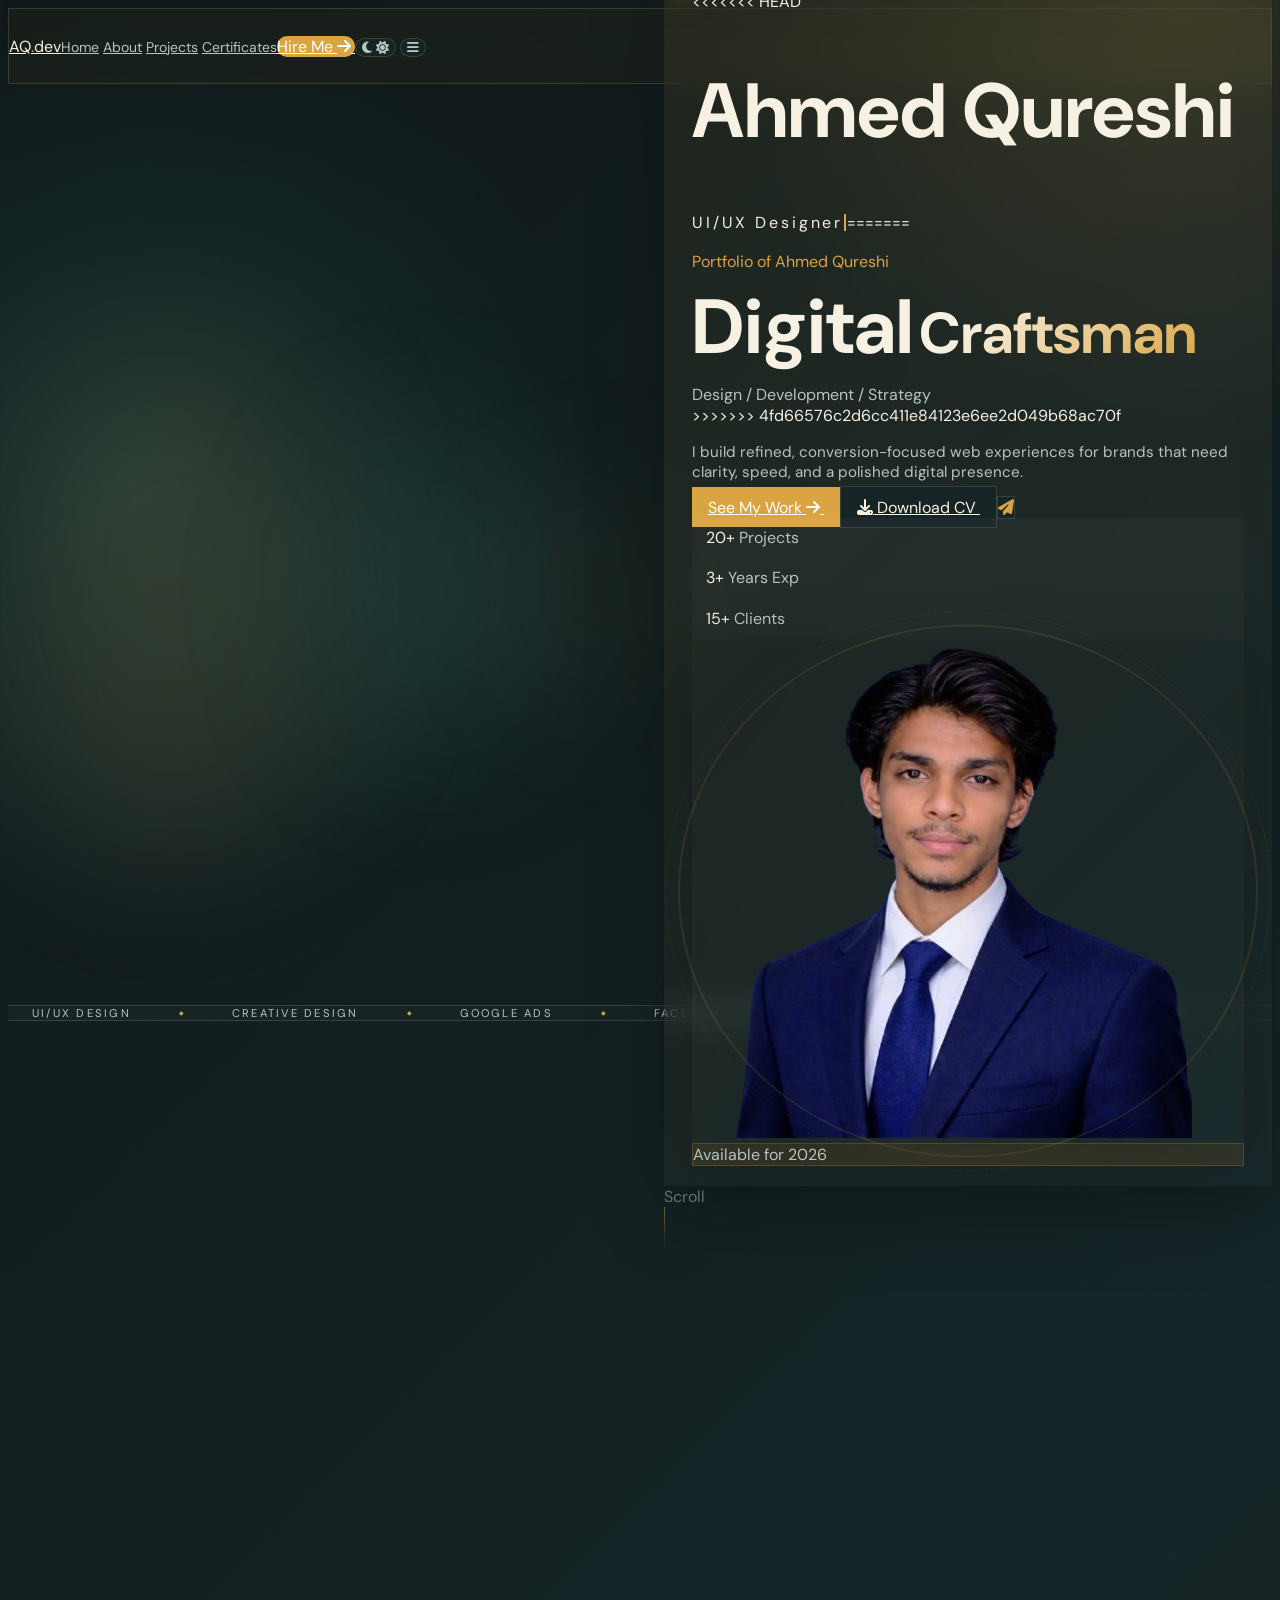
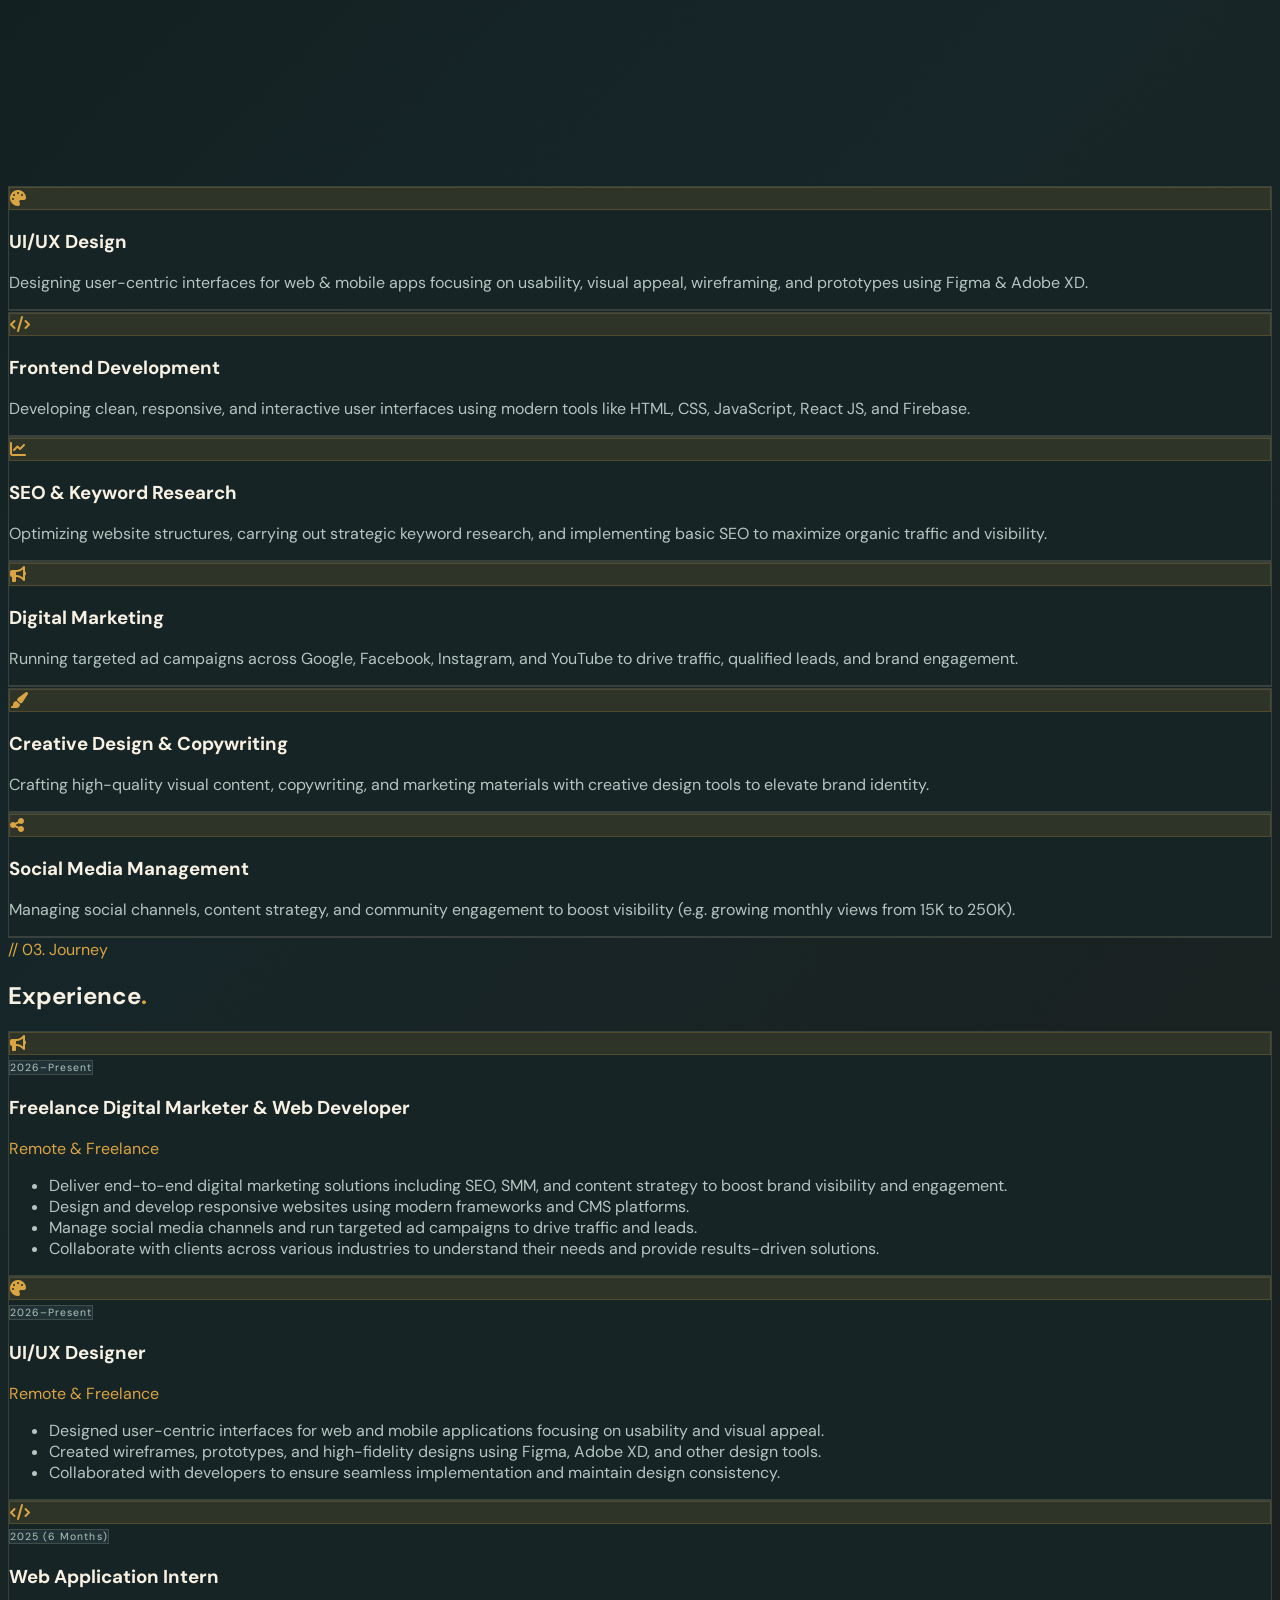
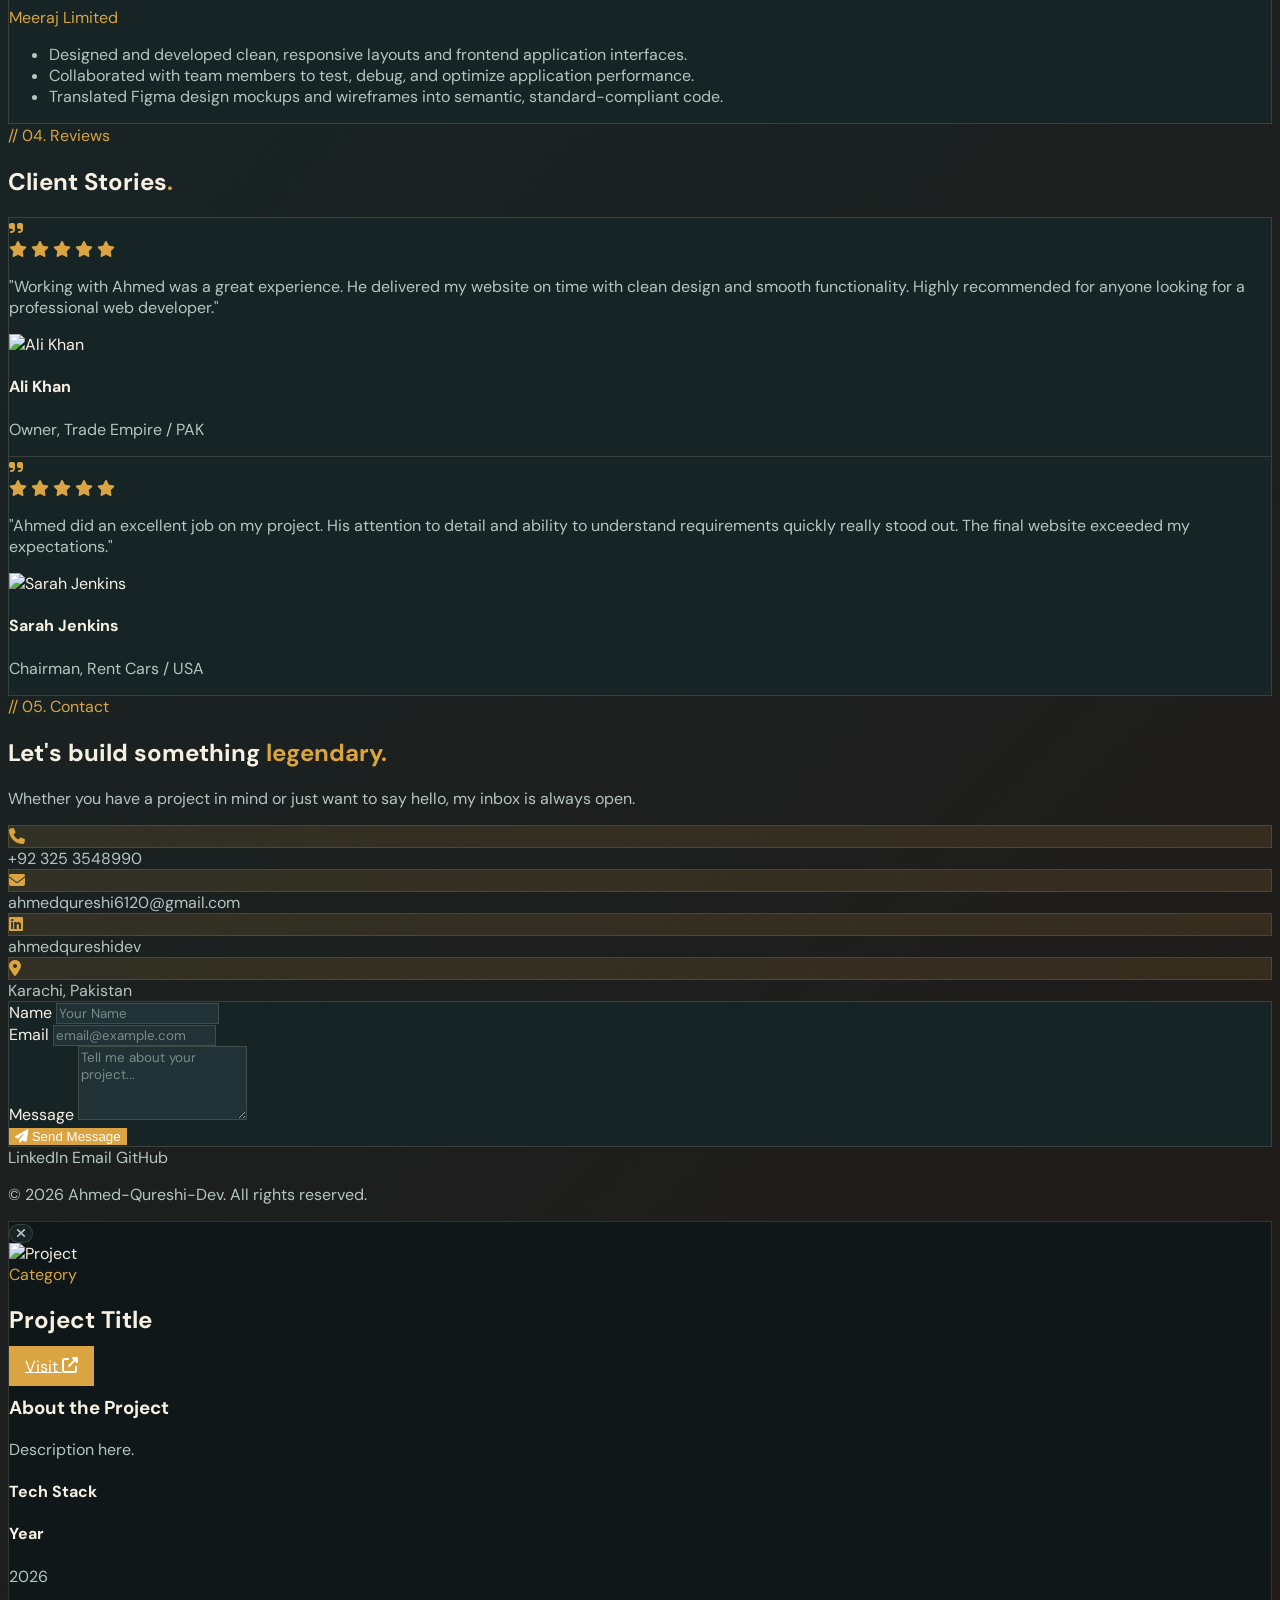
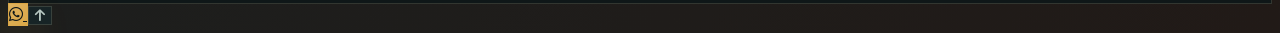
==== commit c92a1ca5: "Merge branch 'main' of https://github.com/Ahmed-Qureshi-dev/portfolio-main" ====
--- a/index.html
+++ b/index.html
@@ -189,8 +189,21 @@
 
                                 <!-- Main heading -->
                                 <div class="mb-4">
+<<<<<<< HEAD
                                     <h1 class="font-display font-extrabold hero-name leading-none tracking-tight mb-3" style="color:var(--fg)">Ahmed Qureshi</h1>
                                     <div class="hero-subtitle mt-2 text-sm md:text-base font-medium uppercase tracking-[0.2em] text-[#80b3ff]" id="typewriter"></div>
+=======
+                                    <p class="hero-eyebrow text-sm font-display font-medium tracking-[0.3em] uppercase mb-3" style="color:var(--accent)">Portfolio of Ahmed Qureshi</p>
+                                    <h1 class="font-display font-extrabold leading-none tracking-tight mb-3">
+                                        <span class="hero-name block" style="color:var(--fg)">Digital</span>
+                                        <span class="hero-name-gradient block">Craftsman</span>
+                                    </h1>
+                                    <div class="intro-line flex items-center gap-3 justify-center lg:justify-start mt-4">
+                                        <span class="intro-rule"></span>
+                                        <span class="font-display font-bold text-base md:text-lg tracking-[0.18em] uppercase" style="color:var(--muted)">Design / Development / Strategy</span>
+                                        <span class="intro-rule hidden sm:block"></span>
+                                    </div>
+>>>>>>> 4fd66576c2d6cc411e84123e6ee2d049b68ac70f
                                 </div>
 
                                 <p class="hero-desc text-base md:text-lg max-w-xl mx-auto lg:mx-0 mb-6 leading-relaxed" style="color:var(--muted)">
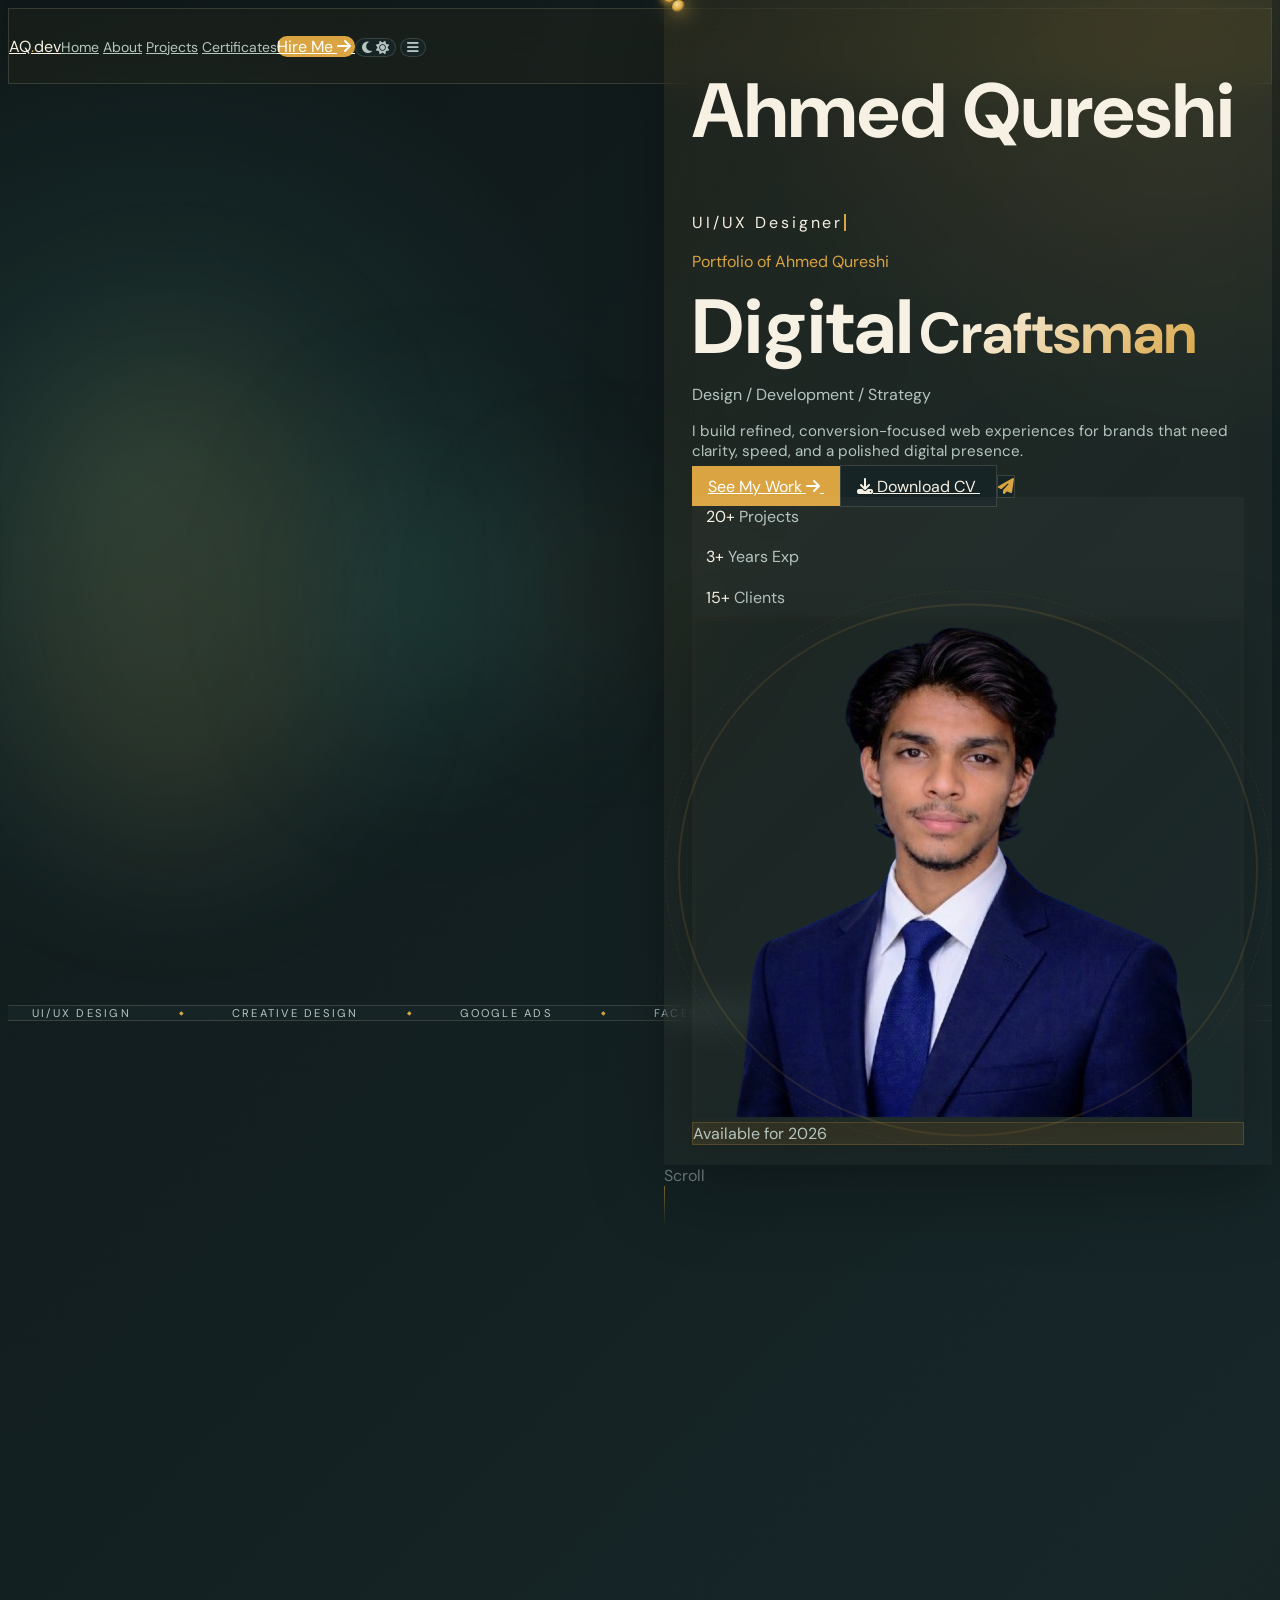
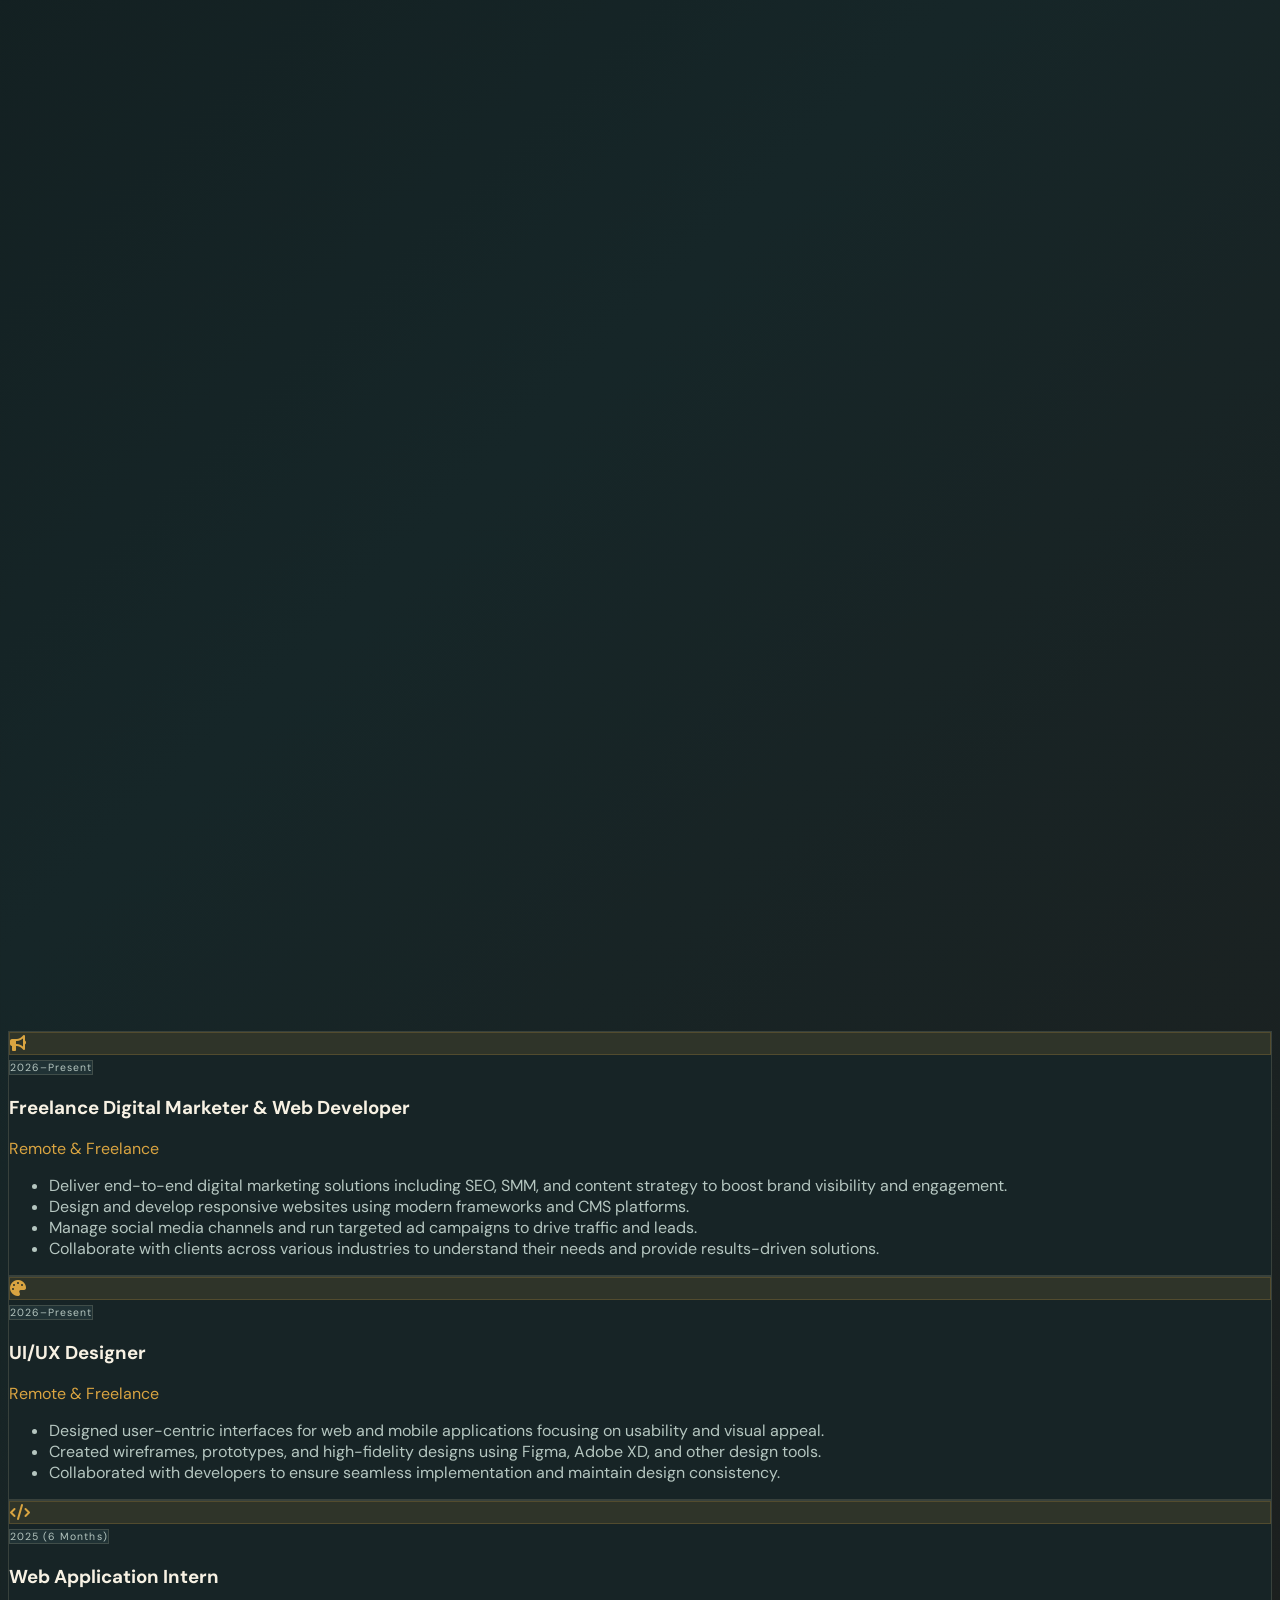
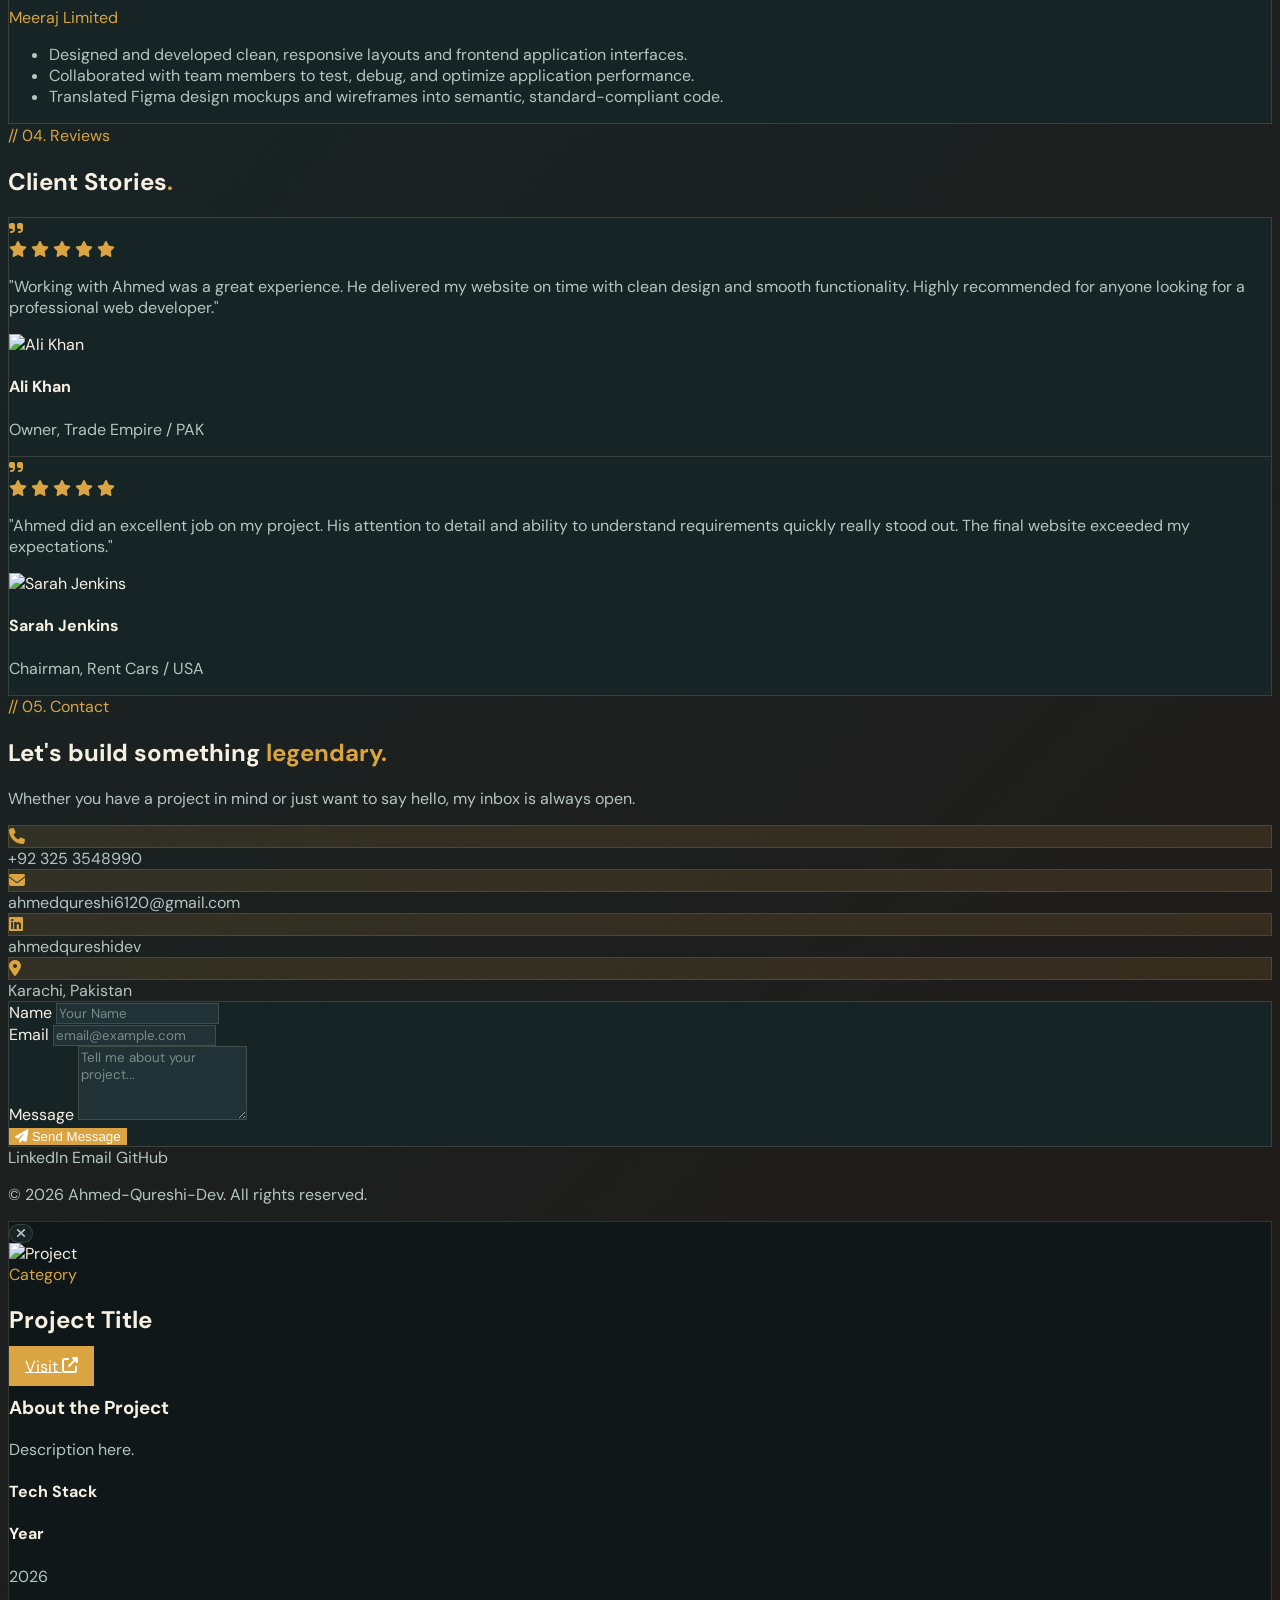
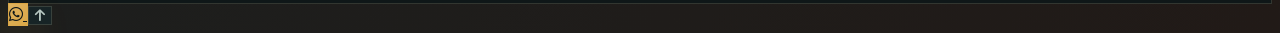
==== commit 59e1f1cf: "d" ====
--- a/index.html
+++ b/index.html
@@ -189,10 +189,10 @@
 
                                 <!-- Main heading -->
                                 <div class="mb-4">
-<<<<<<< HEAD
+
                                     <h1 class="font-display font-extrabold hero-name leading-none tracking-tight mb-3" style="color:var(--fg)">Ahmed Qureshi</h1>
                                     <div class="hero-subtitle mt-2 text-sm md:text-base font-medium uppercase tracking-[0.2em] text-[#80b3ff]" id="typewriter"></div>
-=======
+
                                     <p class="hero-eyebrow text-sm font-display font-medium tracking-[0.3em] uppercase mb-3" style="color:var(--accent)">Portfolio of Ahmed Qureshi</p>
                                     <h1 class="font-display font-extrabold leading-none tracking-tight mb-3">
                                         <span class="hero-name block" style="color:var(--fg)">Digital</span>
@@ -203,7 +203,7 @@
                                         <span class="font-display font-bold text-base md:text-lg tracking-[0.18em] uppercase" style="color:var(--muted)">Design / Development / Strategy</span>
                                         <span class="intro-rule hidden sm:block"></span>
                                     </div>
->>>>>>> 4fd66576c2d6cc411e84123e6ee2d049b68ac70f
+
                                 </div>
 
                                 <p class="hero-desc text-base md:text-lg max-w-xl mx-auto lg:mx-0 mb-6 leading-relaxed" style="color:var(--muted)">
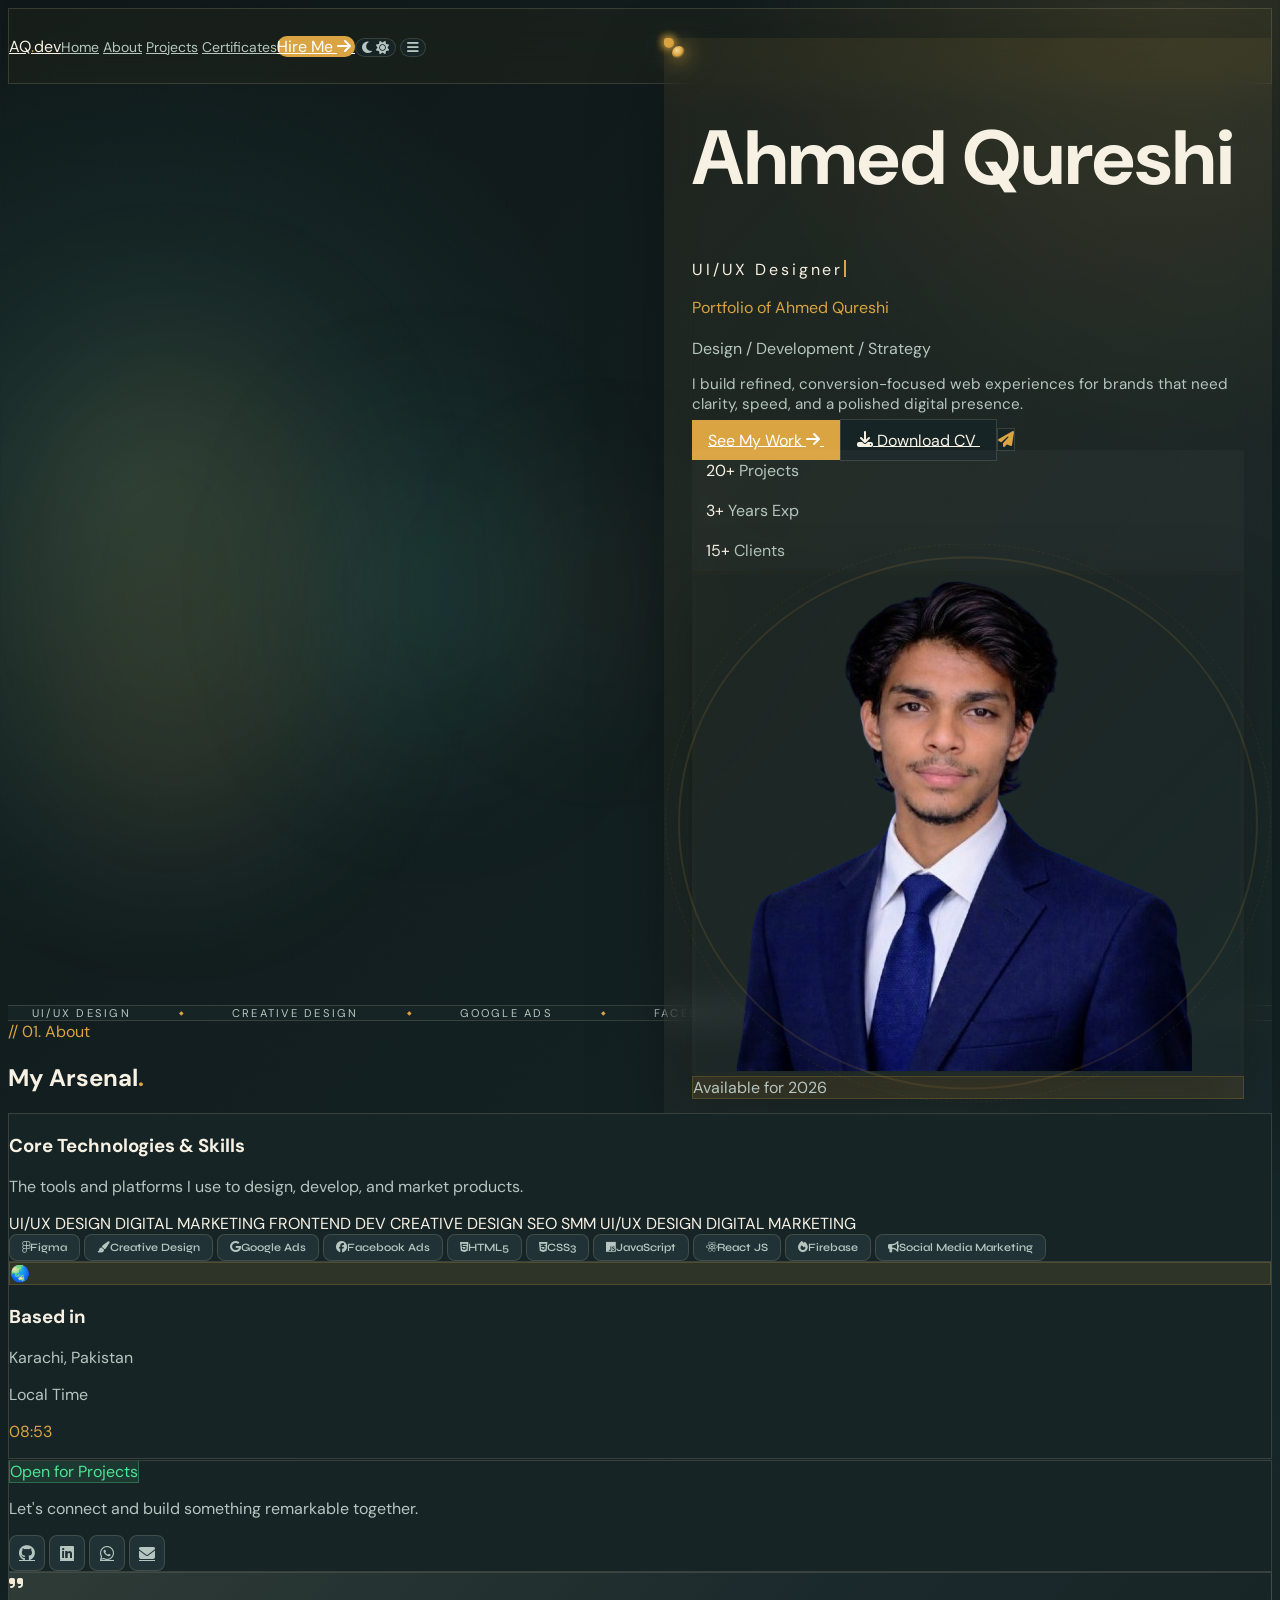
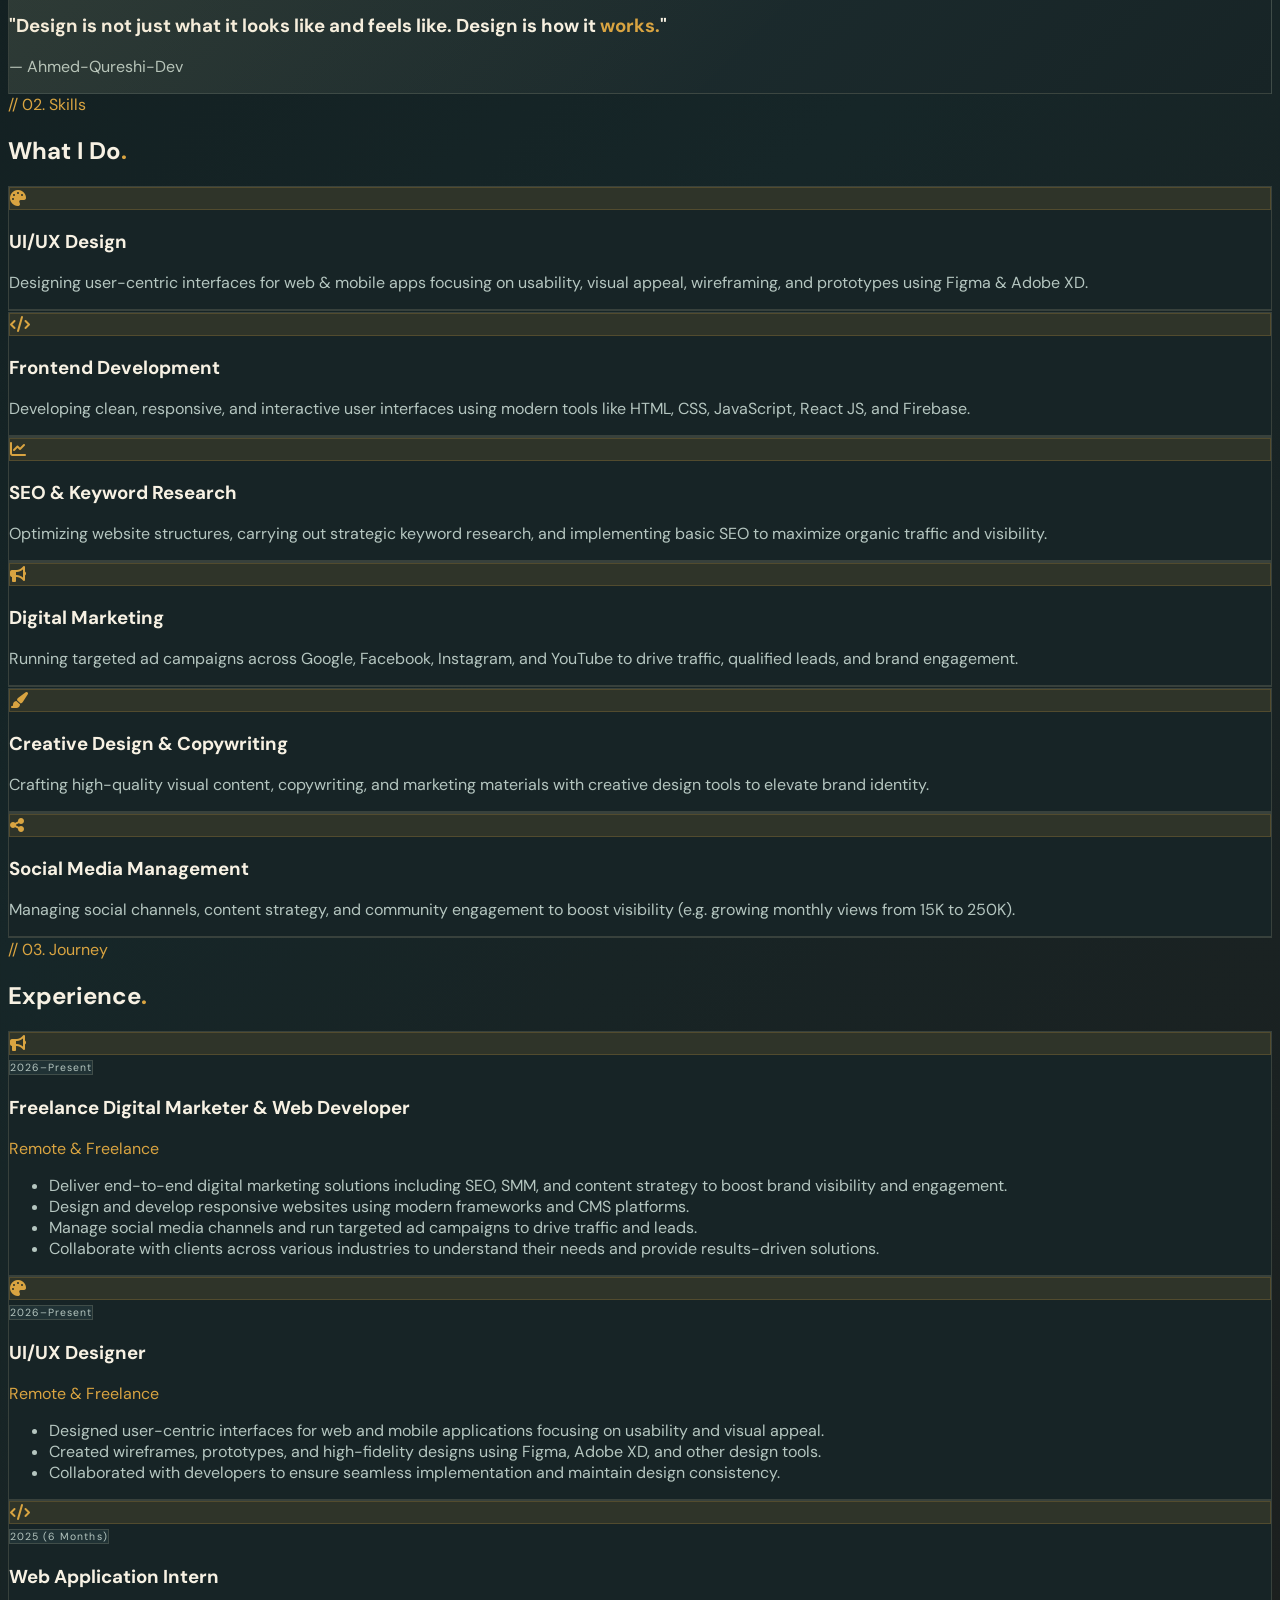
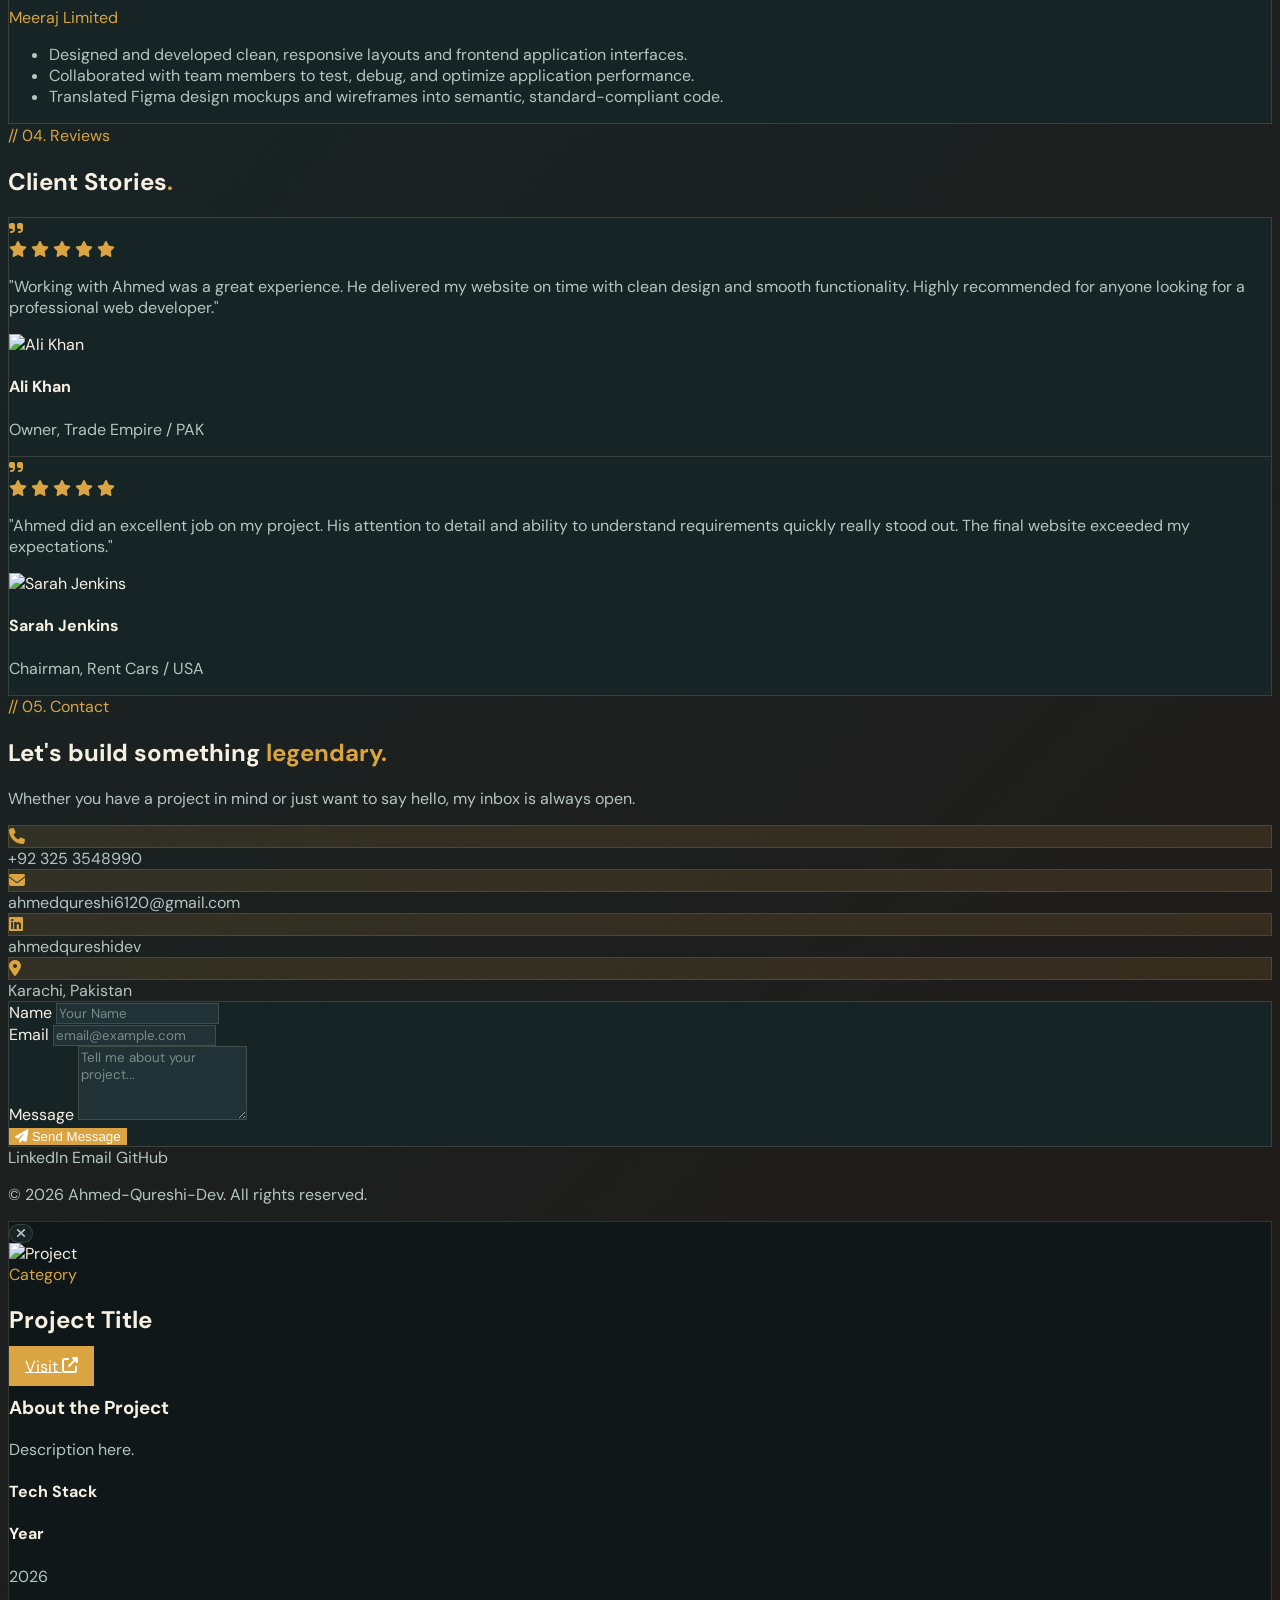
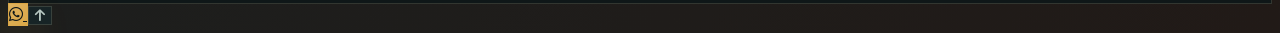
==== commit 8d4f98ba: "s" ====
--- a/index.html
+++ b/index.html
@@ -195,8 +195,7 @@
 
                                     <p class="hero-eyebrow text-sm font-display font-medium tracking-[0.3em] uppercase mb-3" style="color:var(--accent)">Portfolio of Ahmed Qureshi</p>
                                     <h1 class="font-display font-extrabold leading-none tracking-tight mb-3">
-                                        <span class="hero-name block" style="color:var(--fg)">Digital</span>
-                                        <span class="hero-name-gradient block">Craftsman</span>
+
                                     </h1>
                                     <div class="intro-line flex items-center gap-3 justify-center lg:justify-start mt-4">
                                         <span class="intro-rule"></span>
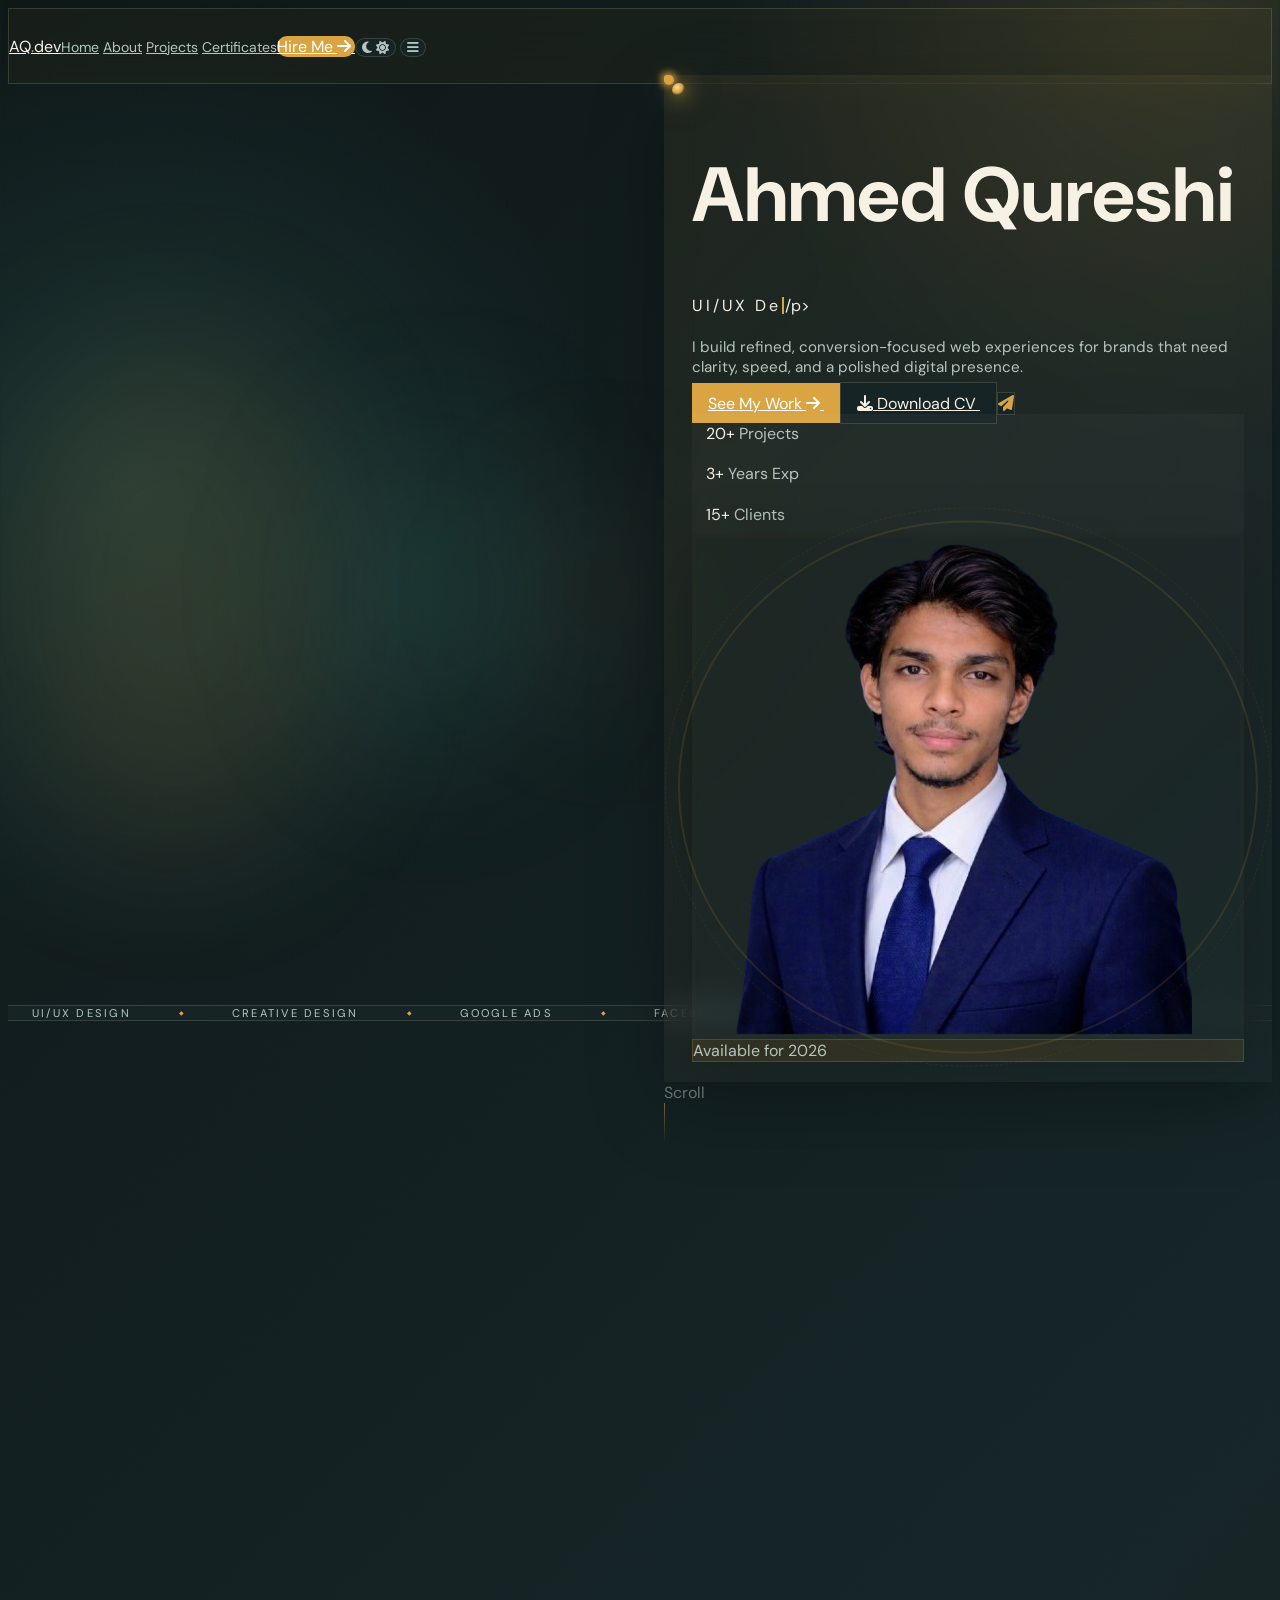
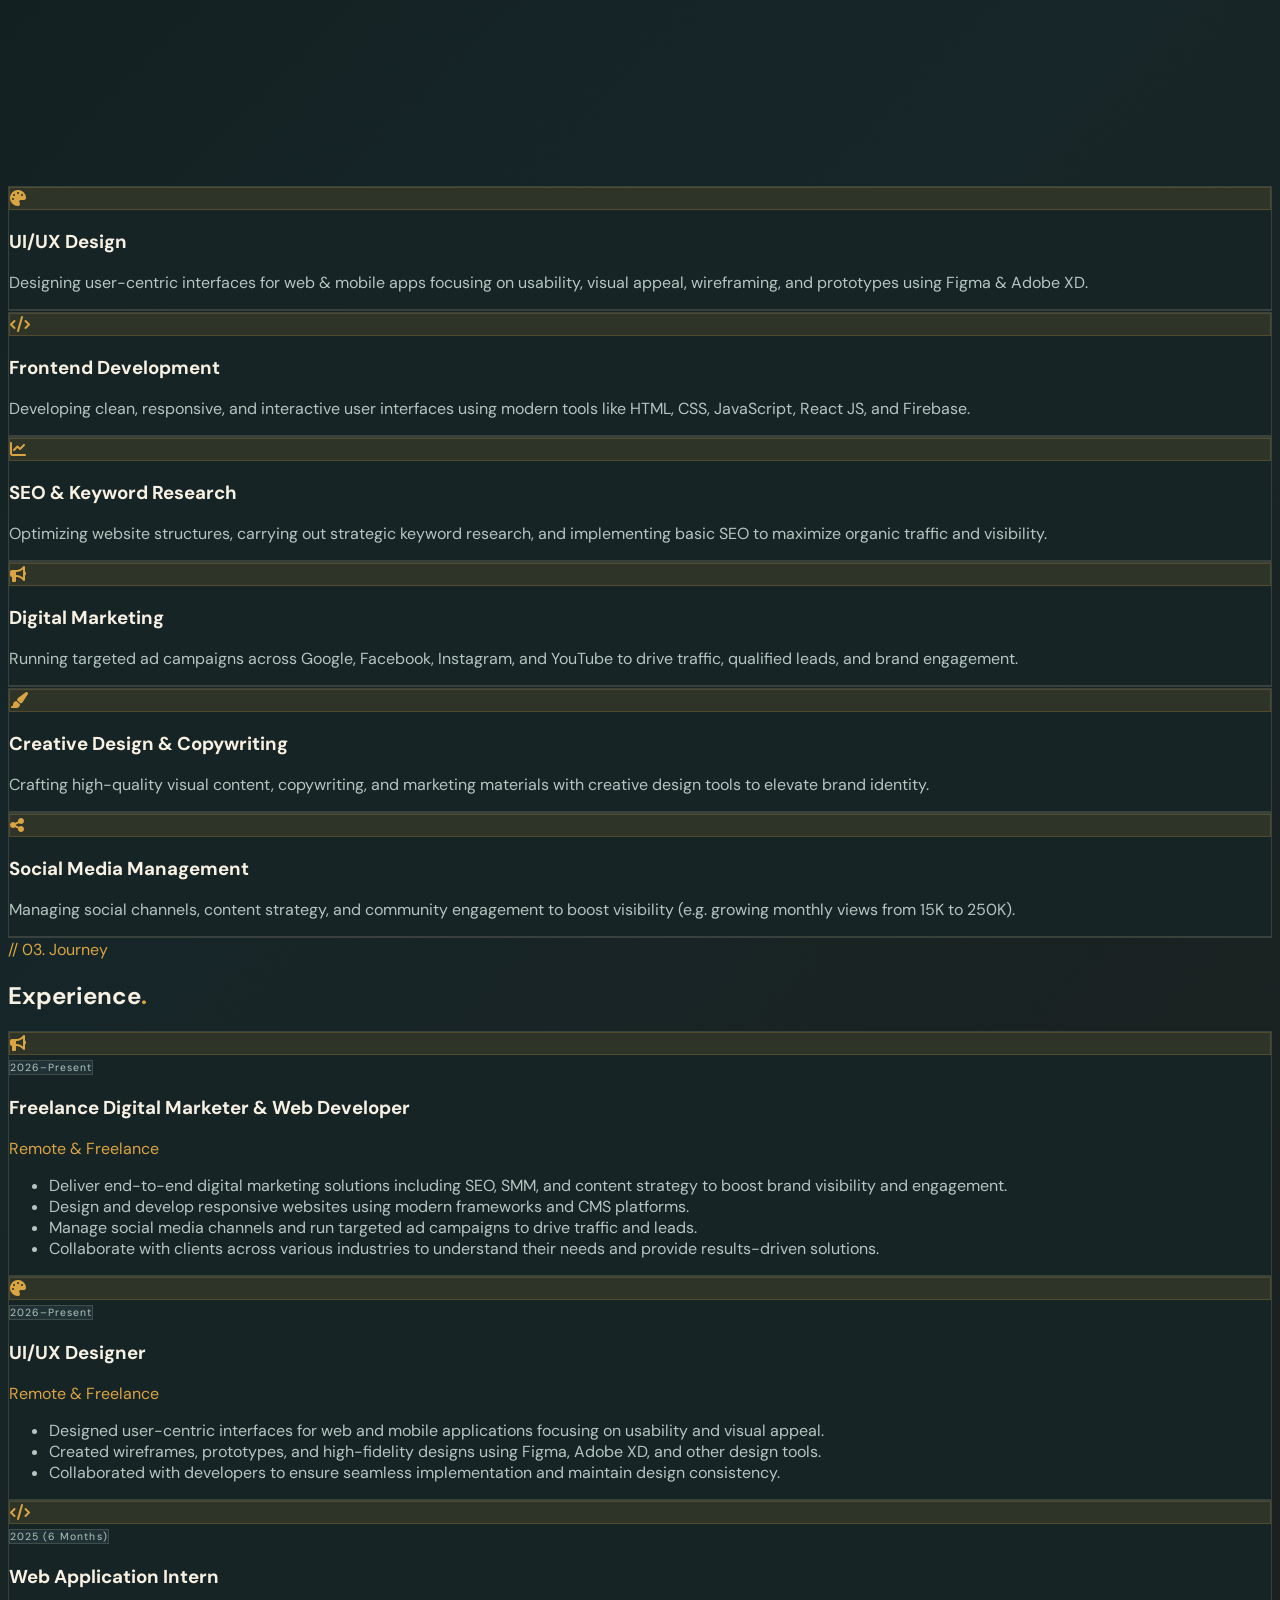
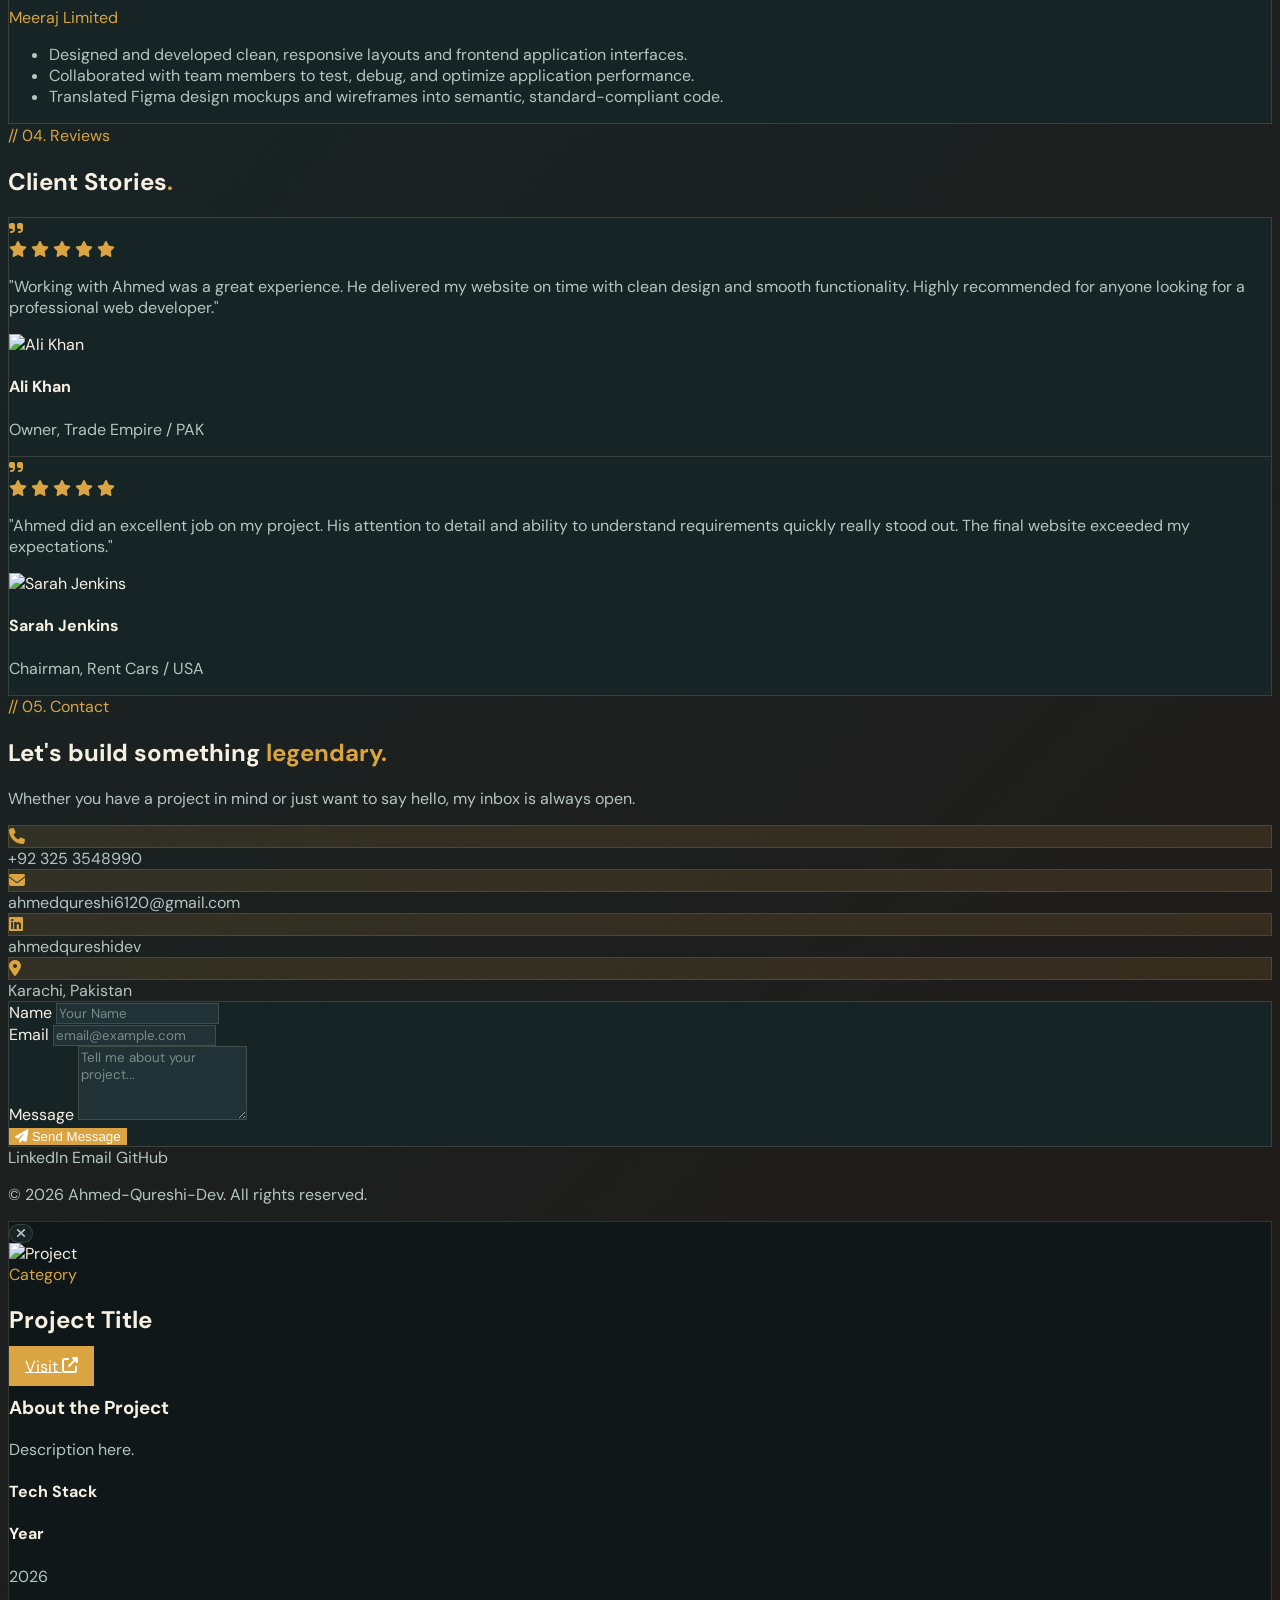
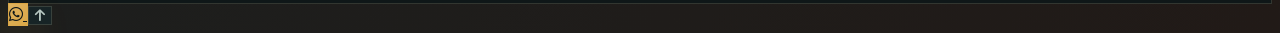
==== commit 20f49d9d: "s" ====
--- a/index.html
+++ b/index.html
@@ -192,14 +192,13 @@
 
                                     <h1 class="font-display font-extrabold hero-name leading-none tracking-tight mb-3" style="color:var(--fg)">Ahmed Qureshi</h1>
                                     <div class="hero-subtitle mt-2 text-sm md:text-base font-medium uppercase tracking-[0.2em] text-[#80b3ff]" id="typewriter"></div>
-
-                                    <p class="hero-eyebrow text-sm font-display font-medium tracking-[0.3em] uppercase mb-3" style="color:var(--accent)">Portfolio of Ahmed Qureshi</p>
+/p>
                                     <h1 class="font-display font-extrabold leading-none tracking-tight mb-3">
 
                                     </h1>
                                     <div class="intro-line flex items-center gap-3 justify-center lg:justify-start mt-4">
                                         <span class="intro-rule"></span>
-                                        <span class="font-display font-bold text-base md:text-lg tracking-[0.18em] uppercase" style="color:var(--muted)">Design / Development / Strategy</span>
+
                                         <span class="intro-rule hidden sm:block"></span>
                                     </div>
 
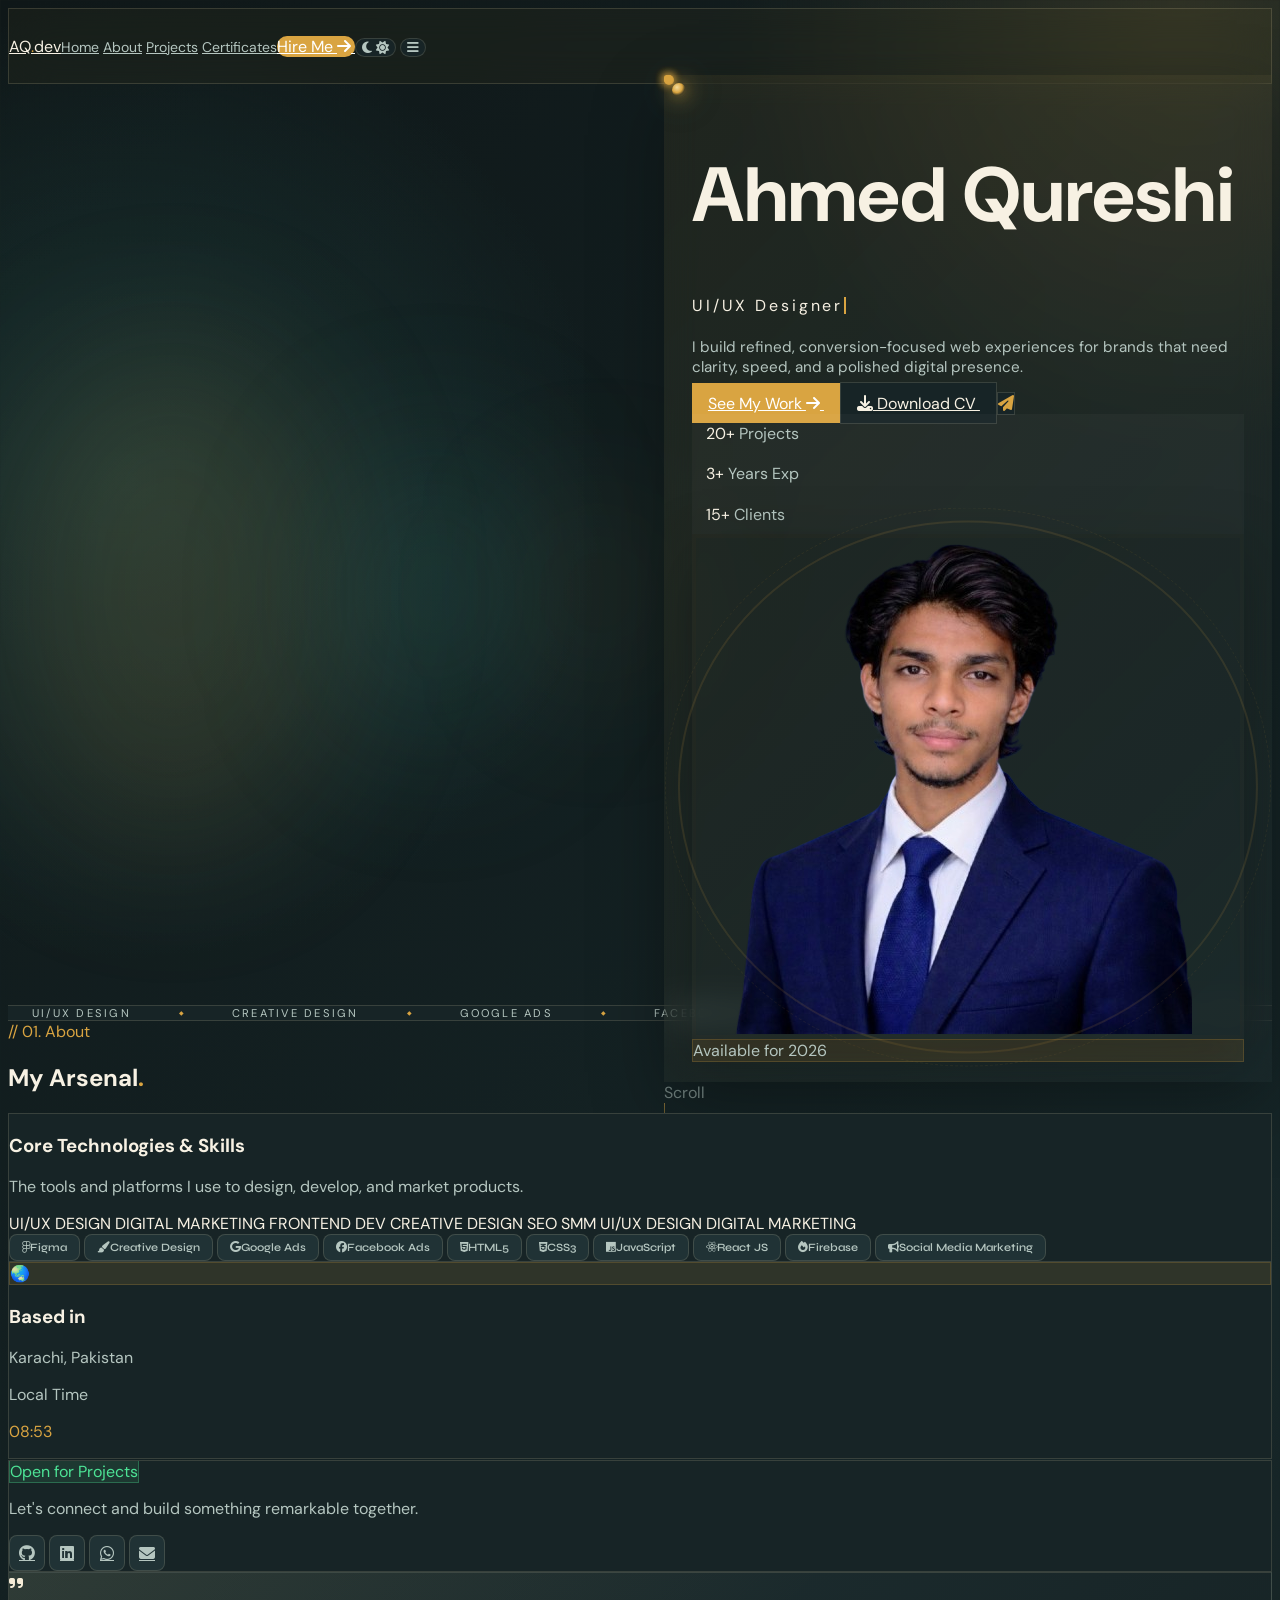
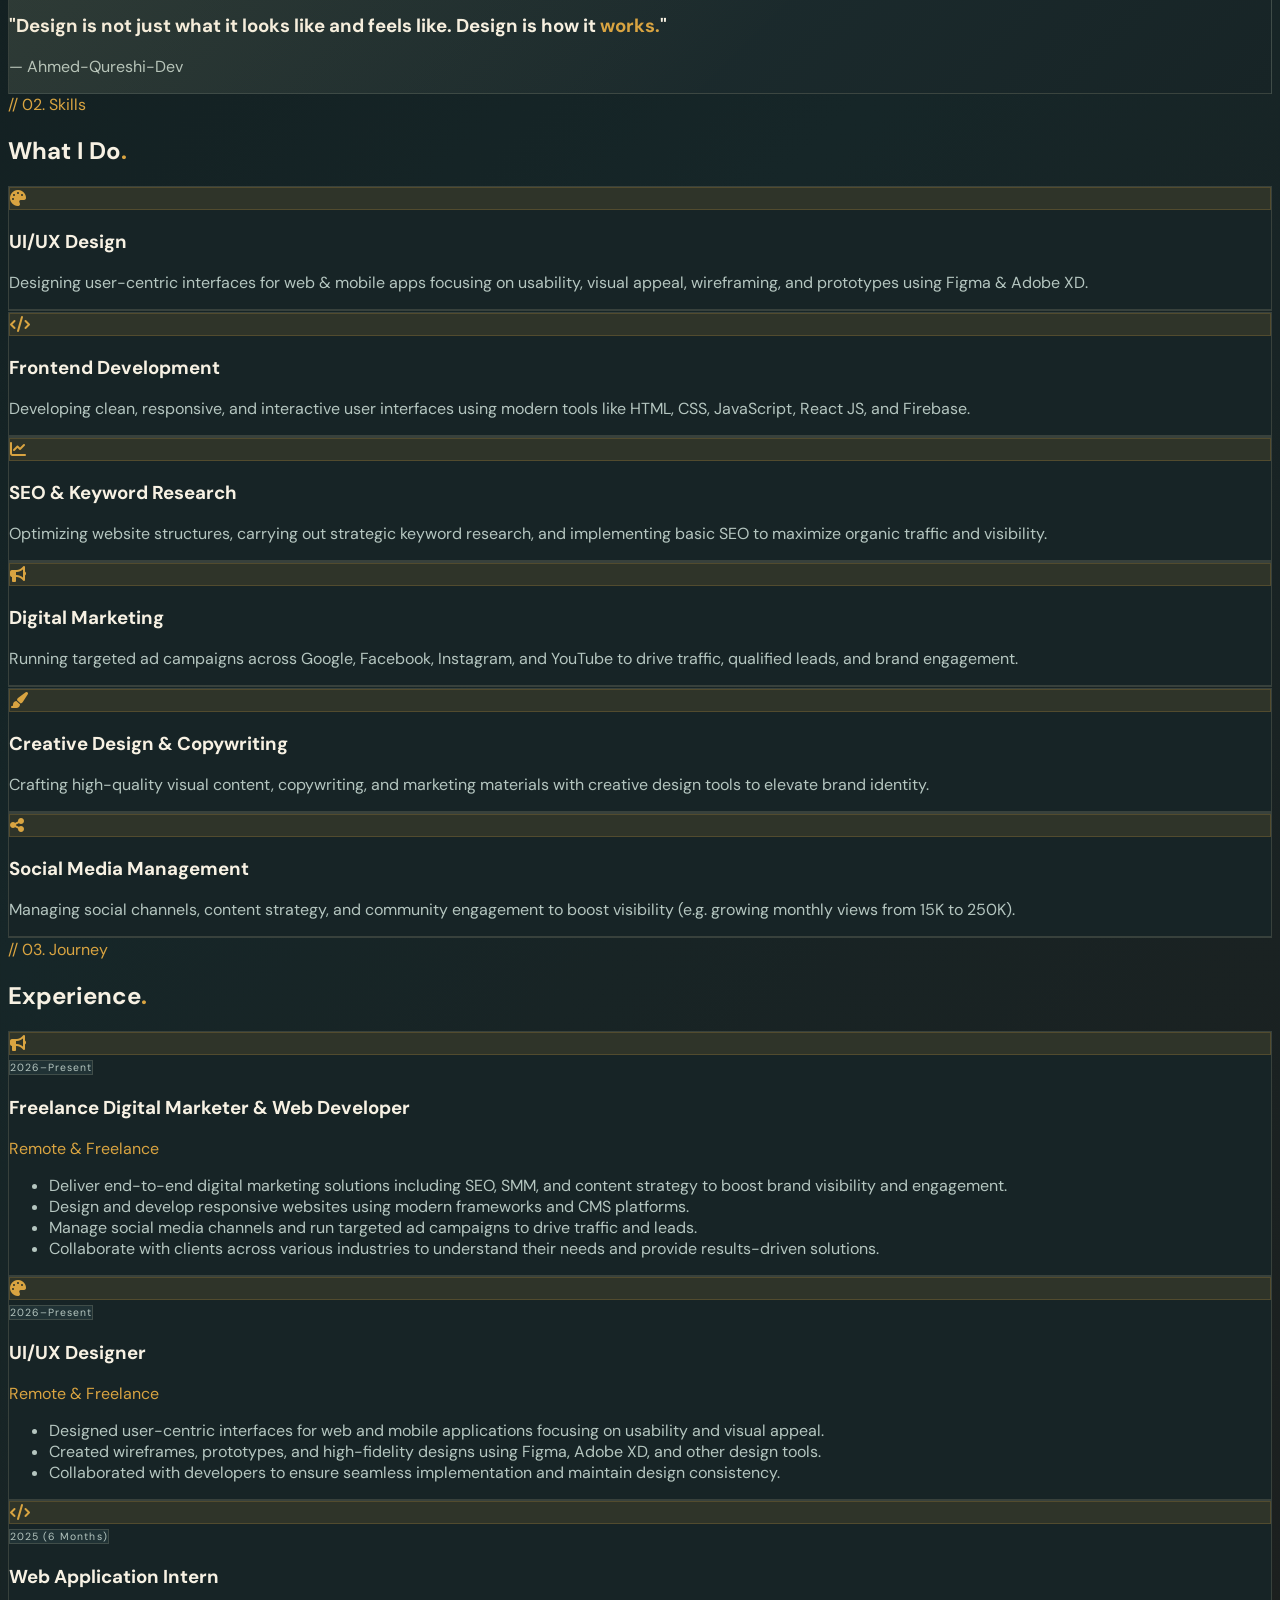
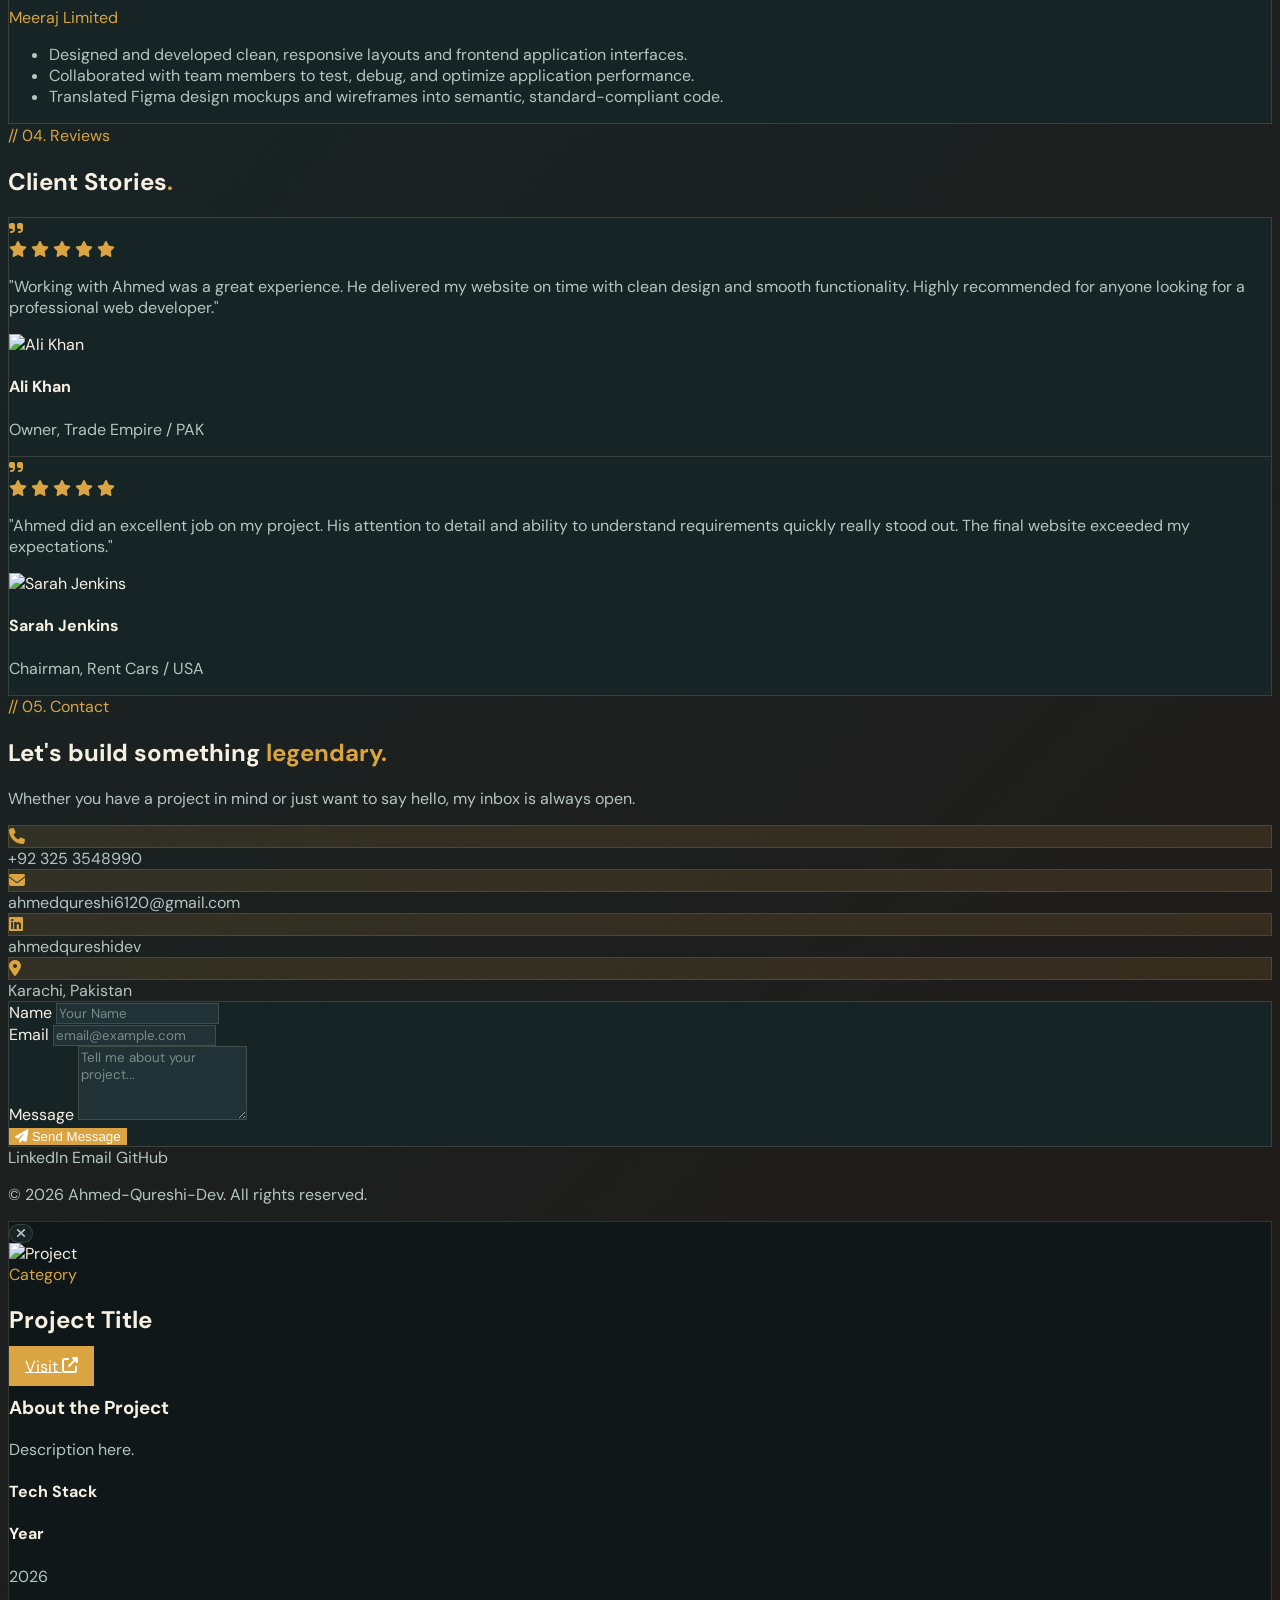
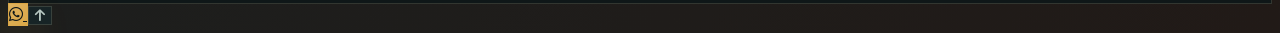
==== commit 19a44fca: "haha" ====
--- a/index.html
+++ b/index.html
@@ -192,7 +192,7 @@
 
                                     <h1 class="font-display font-extrabold hero-name leading-none tracking-tight mb-3" style="color:var(--fg)">Ahmed Qureshi</h1>
                                     <div class="hero-subtitle mt-2 text-sm md:text-base font-medium uppercase tracking-[0.2em] text-[#80b3ff]" id="typewriter"></div>
-/p>
+
                                     <h1 class="font-display font-extrabold leading-none tracking-tight mb-3">
 
                                     </h1>
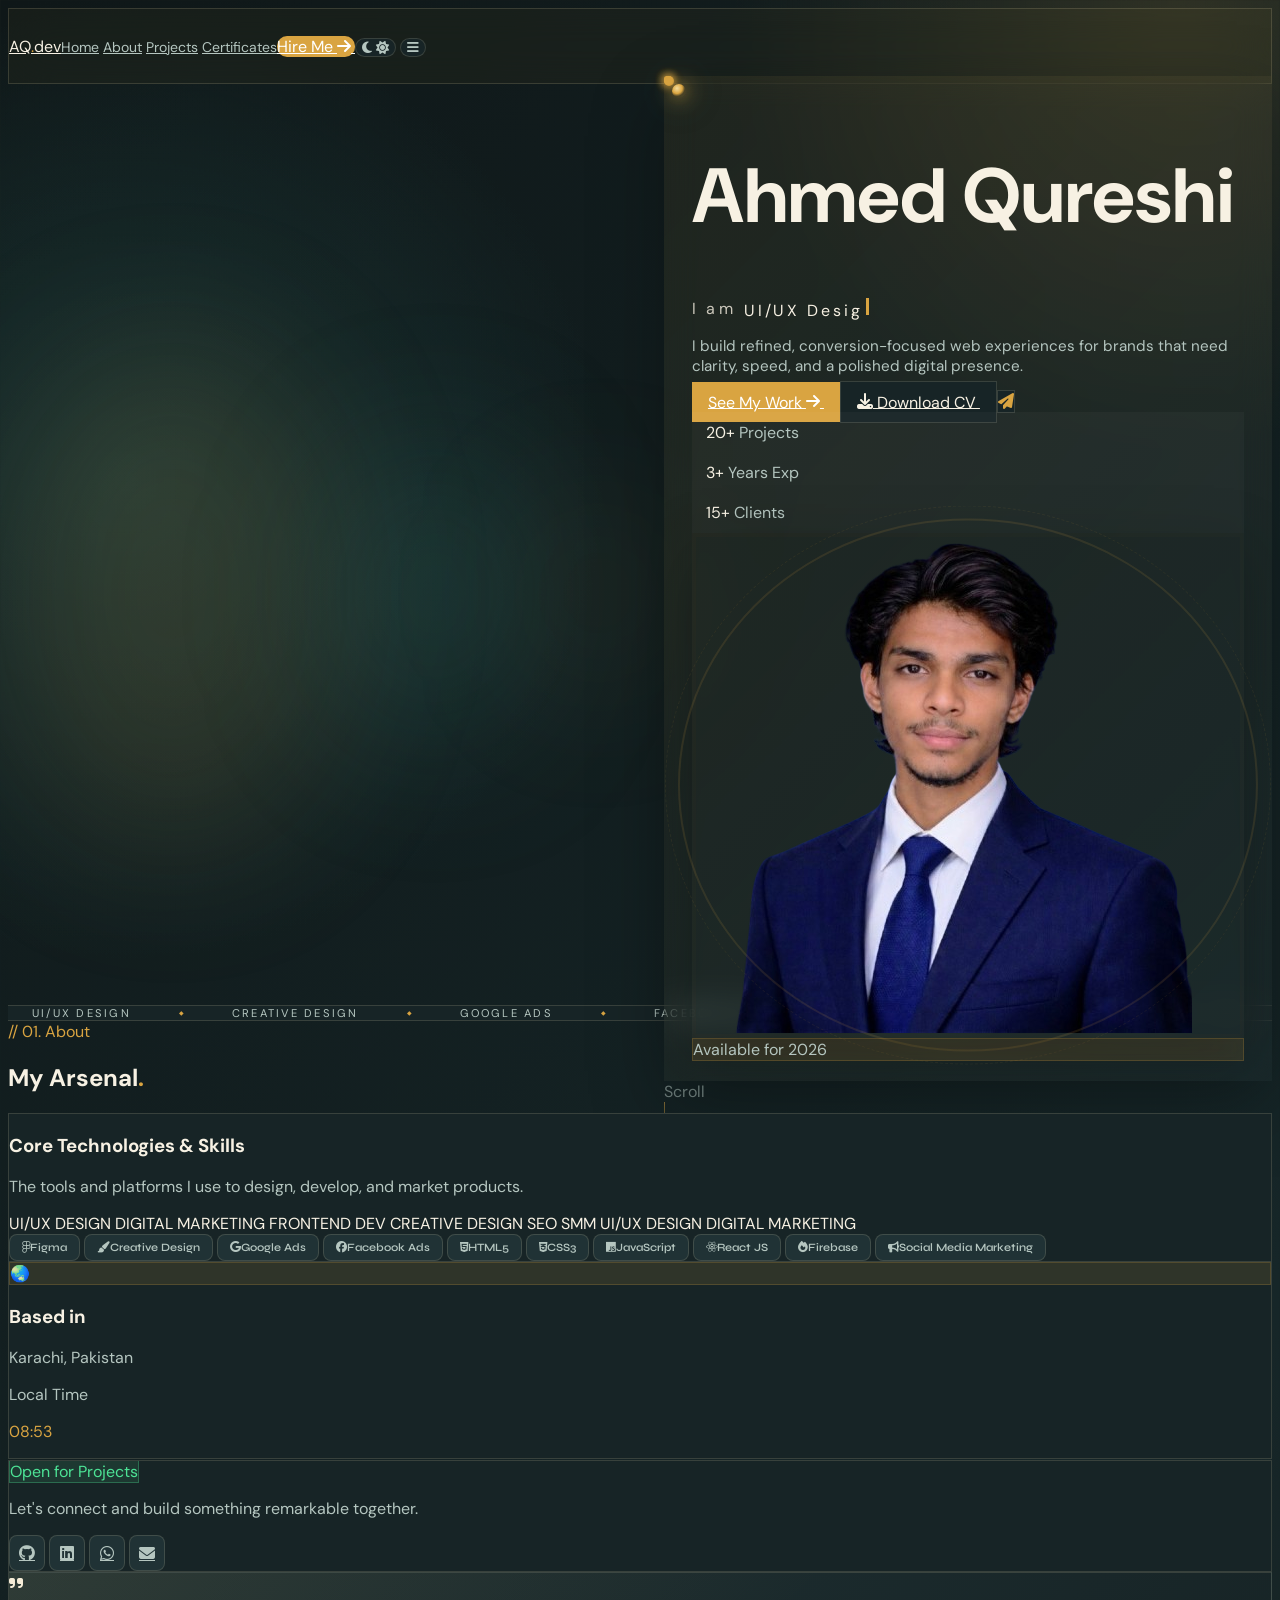
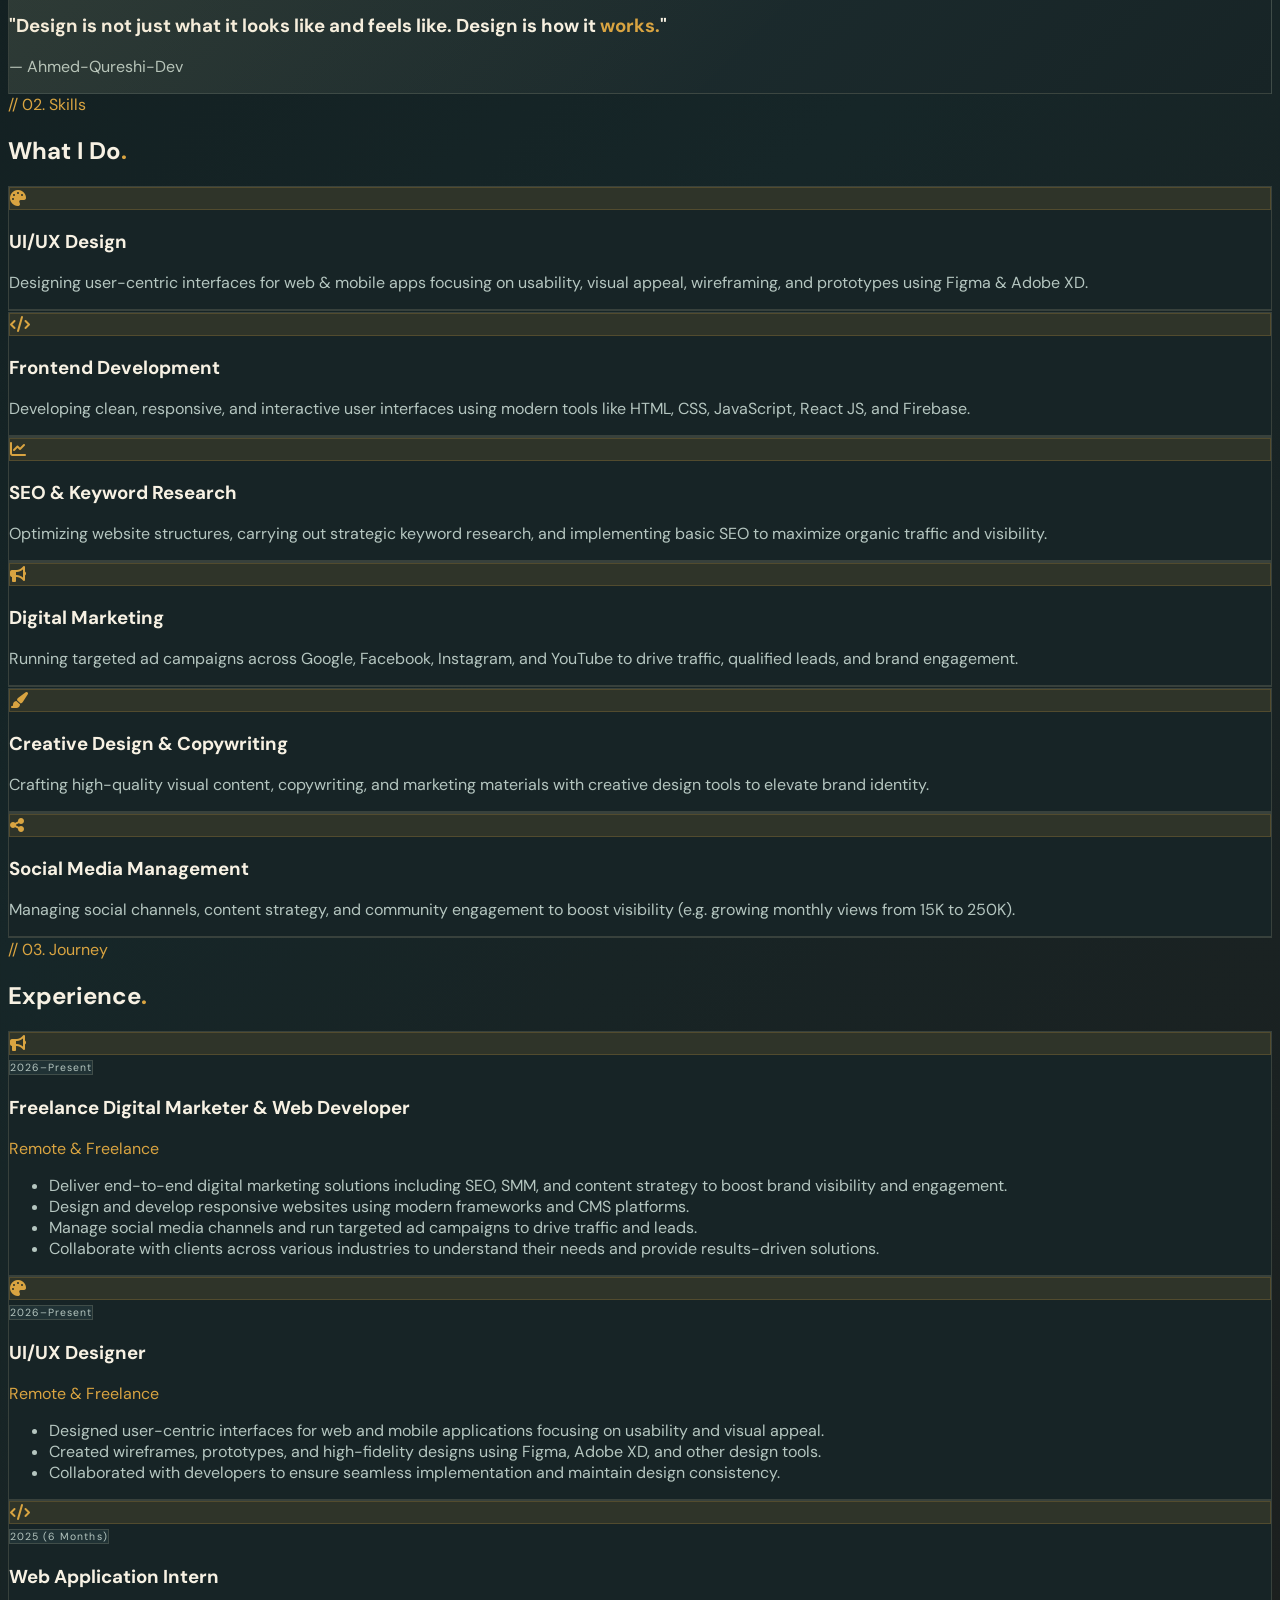
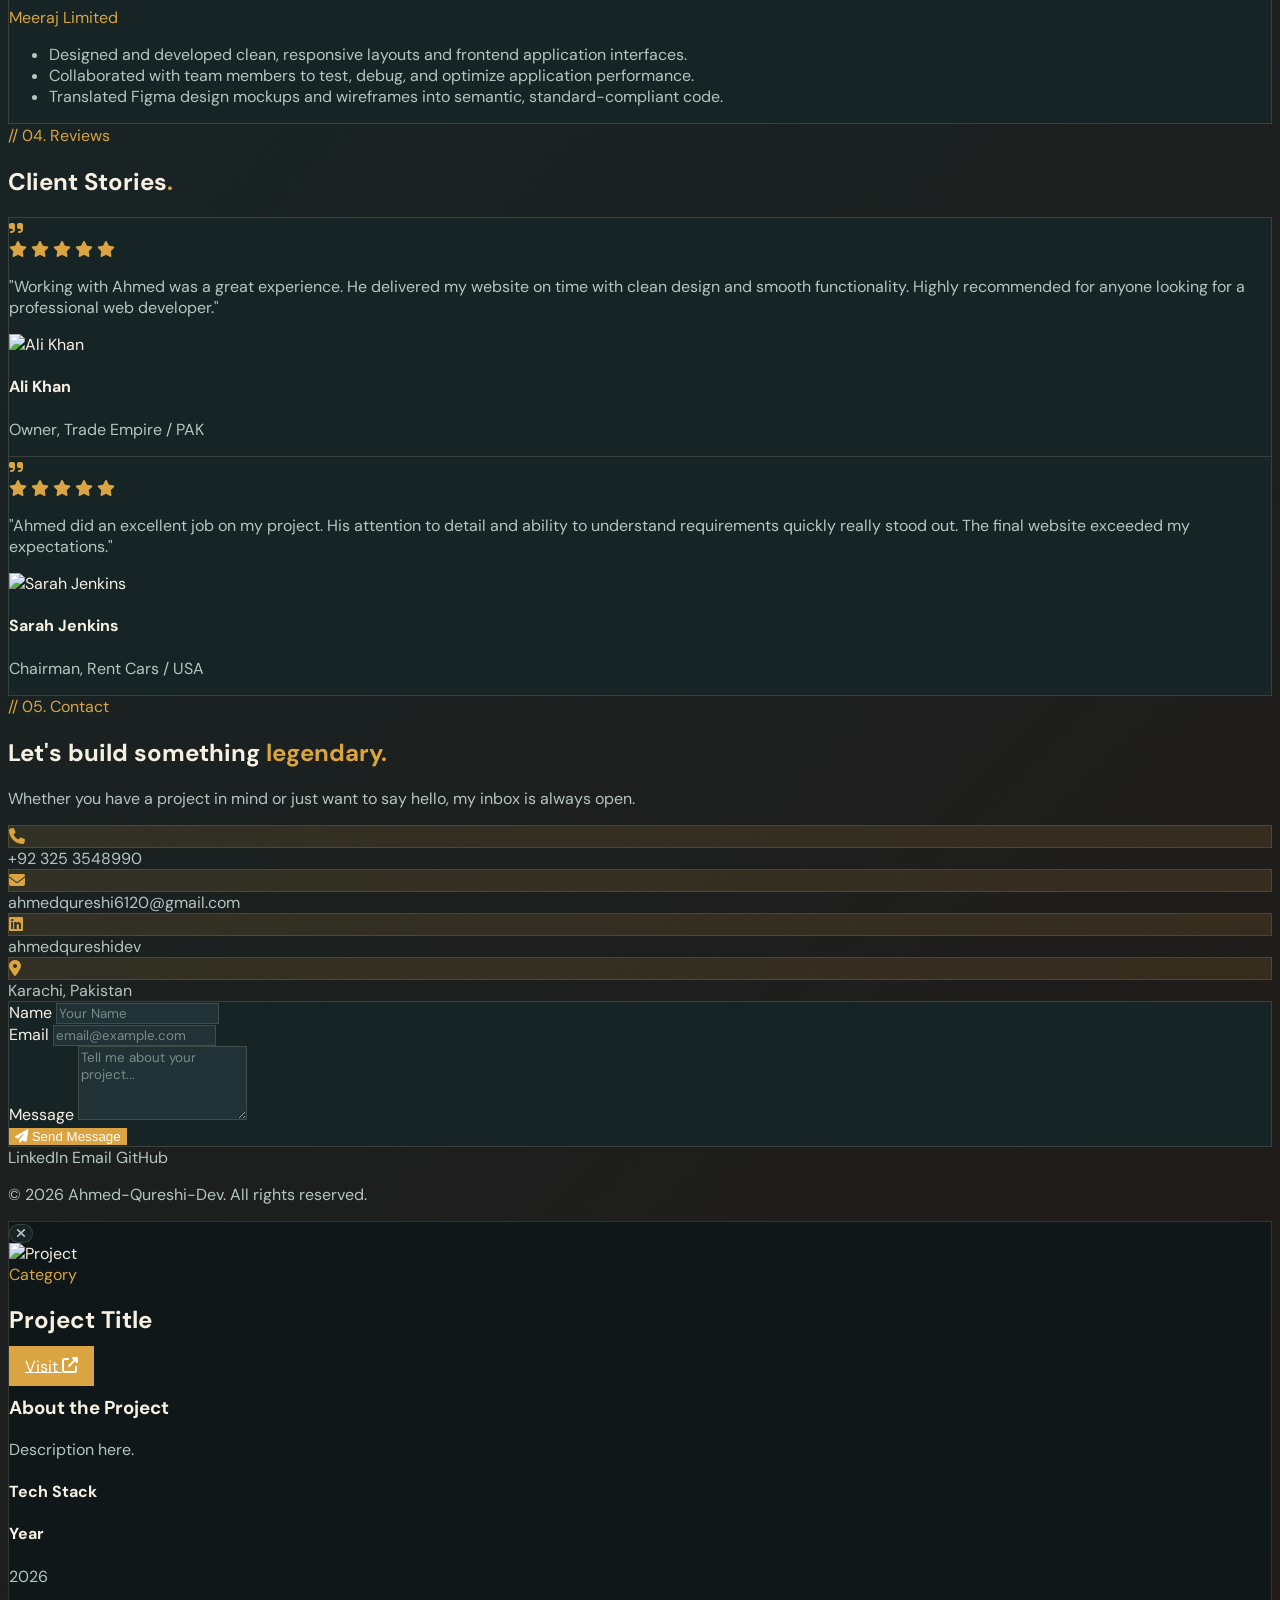
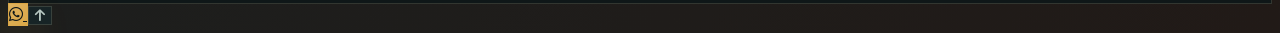
==== commit 5aa3cf49: "s" ====
--- a/index.html
+++ b/index.html
@@ -191,11 +191,10 @@
                                 <div class="mb-4">
 
                                     <h1 class="font-display font-extrabold hero-name leading-none tracking-tight mb-3" style="color:var(--fg)">Ahmed Qureshi</h1>
-                                    <div class="hero-subtitle mt-2 text-sm md:text-base font-medium uppercase tracking-[0.2em] text-[#80b3ff]" id="typewriter"></div>
-
-                                    <h1 class="font-display font-extrabold leading-none tracking-tight mb-3">
-
-                                    </h1>
+                                    <div class="hero-subtitle mt-2 text-sm md:text-base font-medium uppercase tracking-[0.2em] text-[var(--accent)]">
+                                        <span class="subtitle-prefix text-[rgba(128,179,255,0.78)]">I am</span>
+                                        <span id="typewriter" class="typewriter-text"></span>
+                                    </div>
                                     <div class="intro-line flex items-center gap-3 justify-center lg:justify-start mt-4">
                                         <span class="intro-rule"></span>
 
--- a/style.css
+++ b/style.css
@@ -407,18 +407,33 @@
     -webkit-text-fill-color: transparent;
 }
 .hero-subtitle {
-    min-height: 1.4rem;
-    display: inline-block;
+    min-height: 1.5rem;
+    display: inline-flex;
+    align-items: center;
+    gap: 0.5rem;
+    white-space: nowrap;
+    min-width: 18ch;
+    max-width: 100%;
+    overflow: hidden;
     position: relative;
     letter-spacing: 0.18em;
 }
-.hero-subtitle::after {
+.subtitle-prefix {
+    opacity: 0.8;
+    letter-spacing: 0.2em;
+}
+.typewriter-text {
+    display: inline-block;
+    min-width: 16ch;
+    max-width: 100%;
+    line-height: 1.2;
+}
+.typewriter-text::after {
     content: '';
-    position: absolute;
-    right: -0.2rem;
-    top: 0.1rem;
+    display: inline-block;
     width: 0.14rem;
-    height: 1.05em;
+    height: 1.1em;
+    margin-left: 0.25rem;
     background: var(--accent);
     animation: blink 1s steps(2, start) infinite;
 }
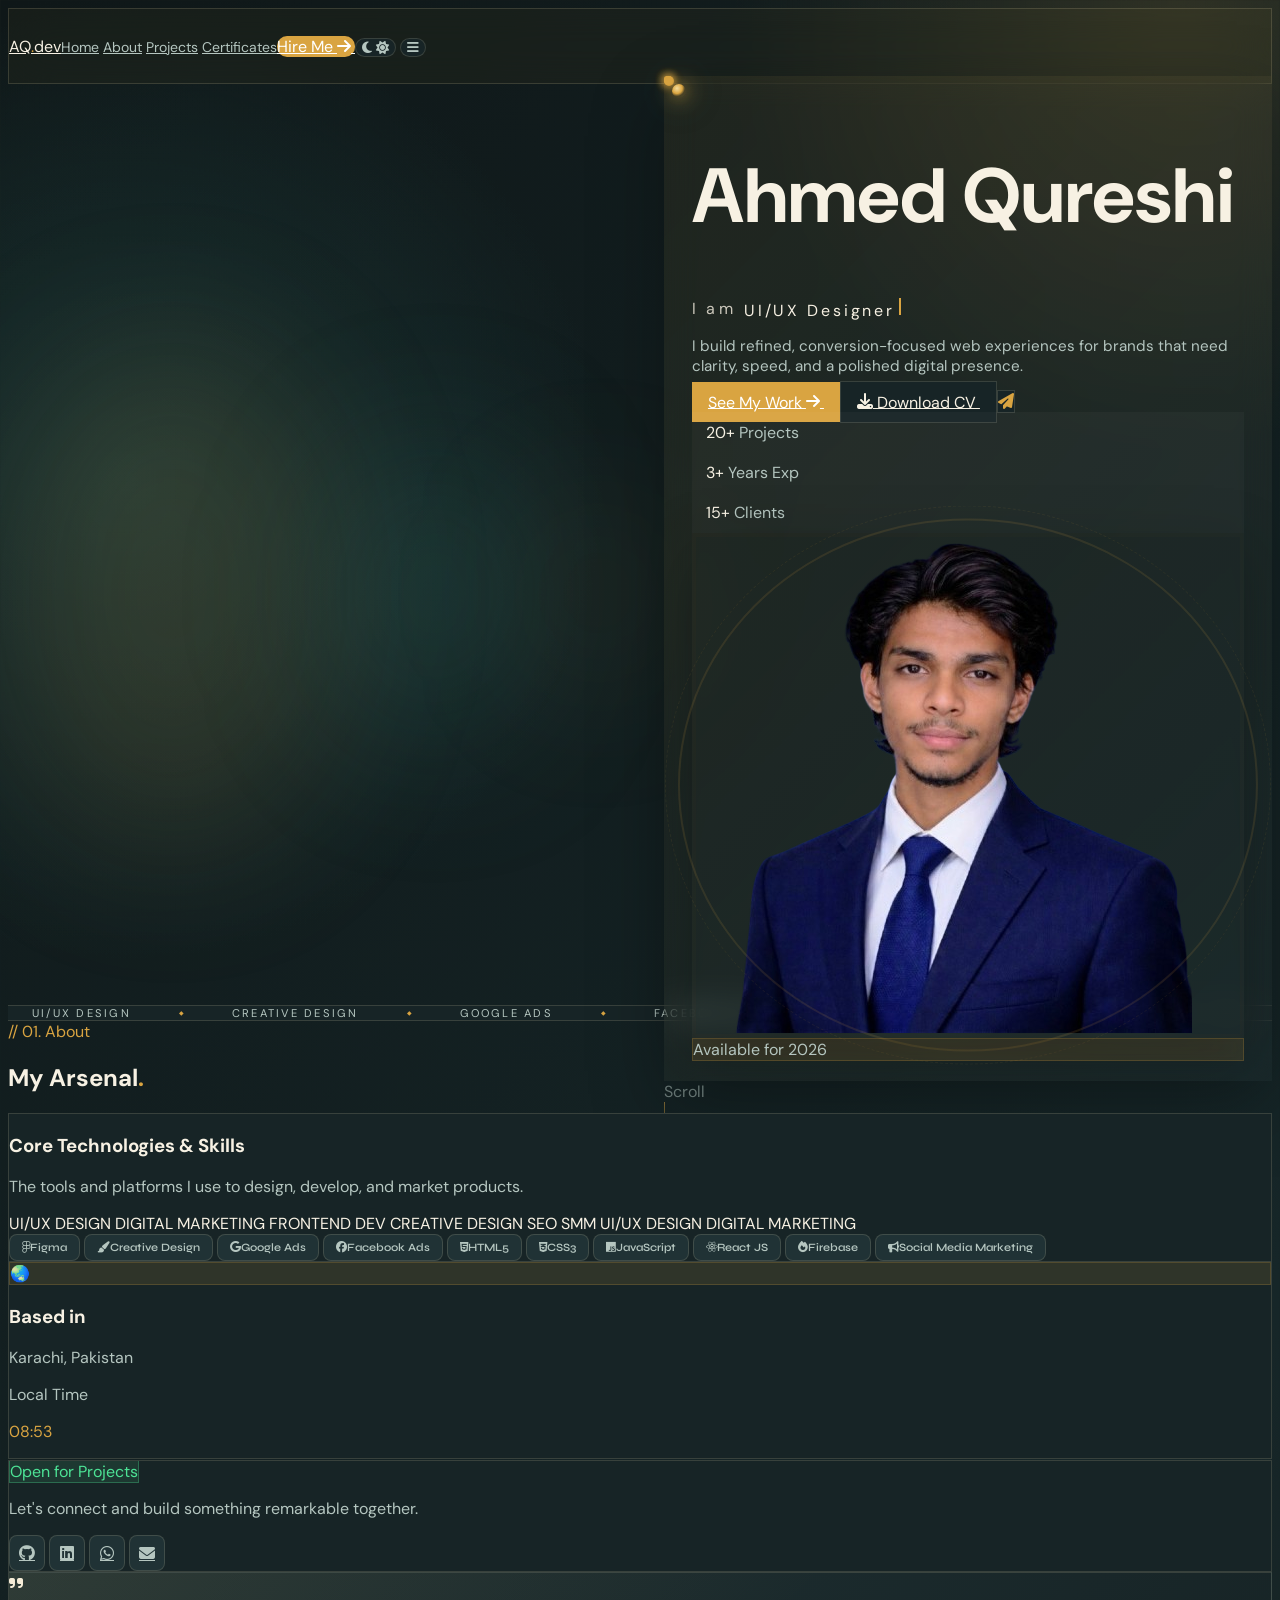
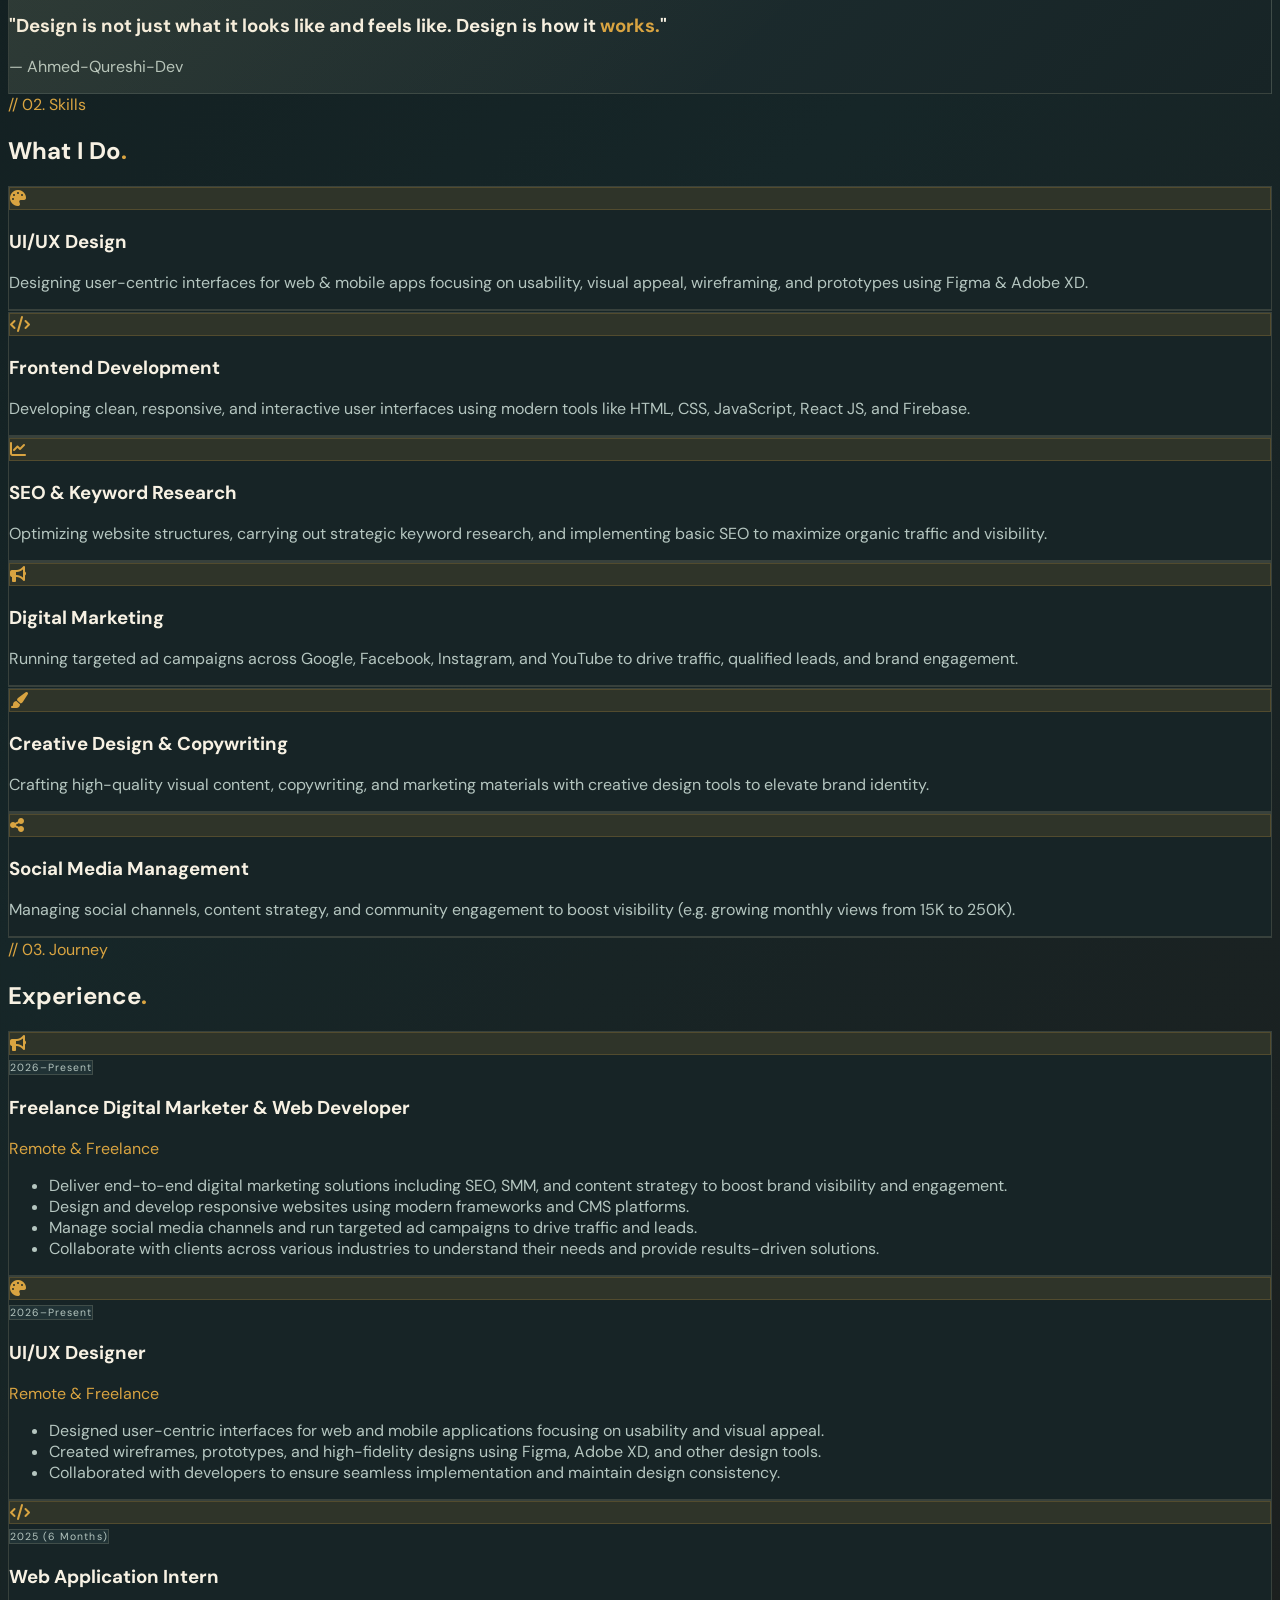
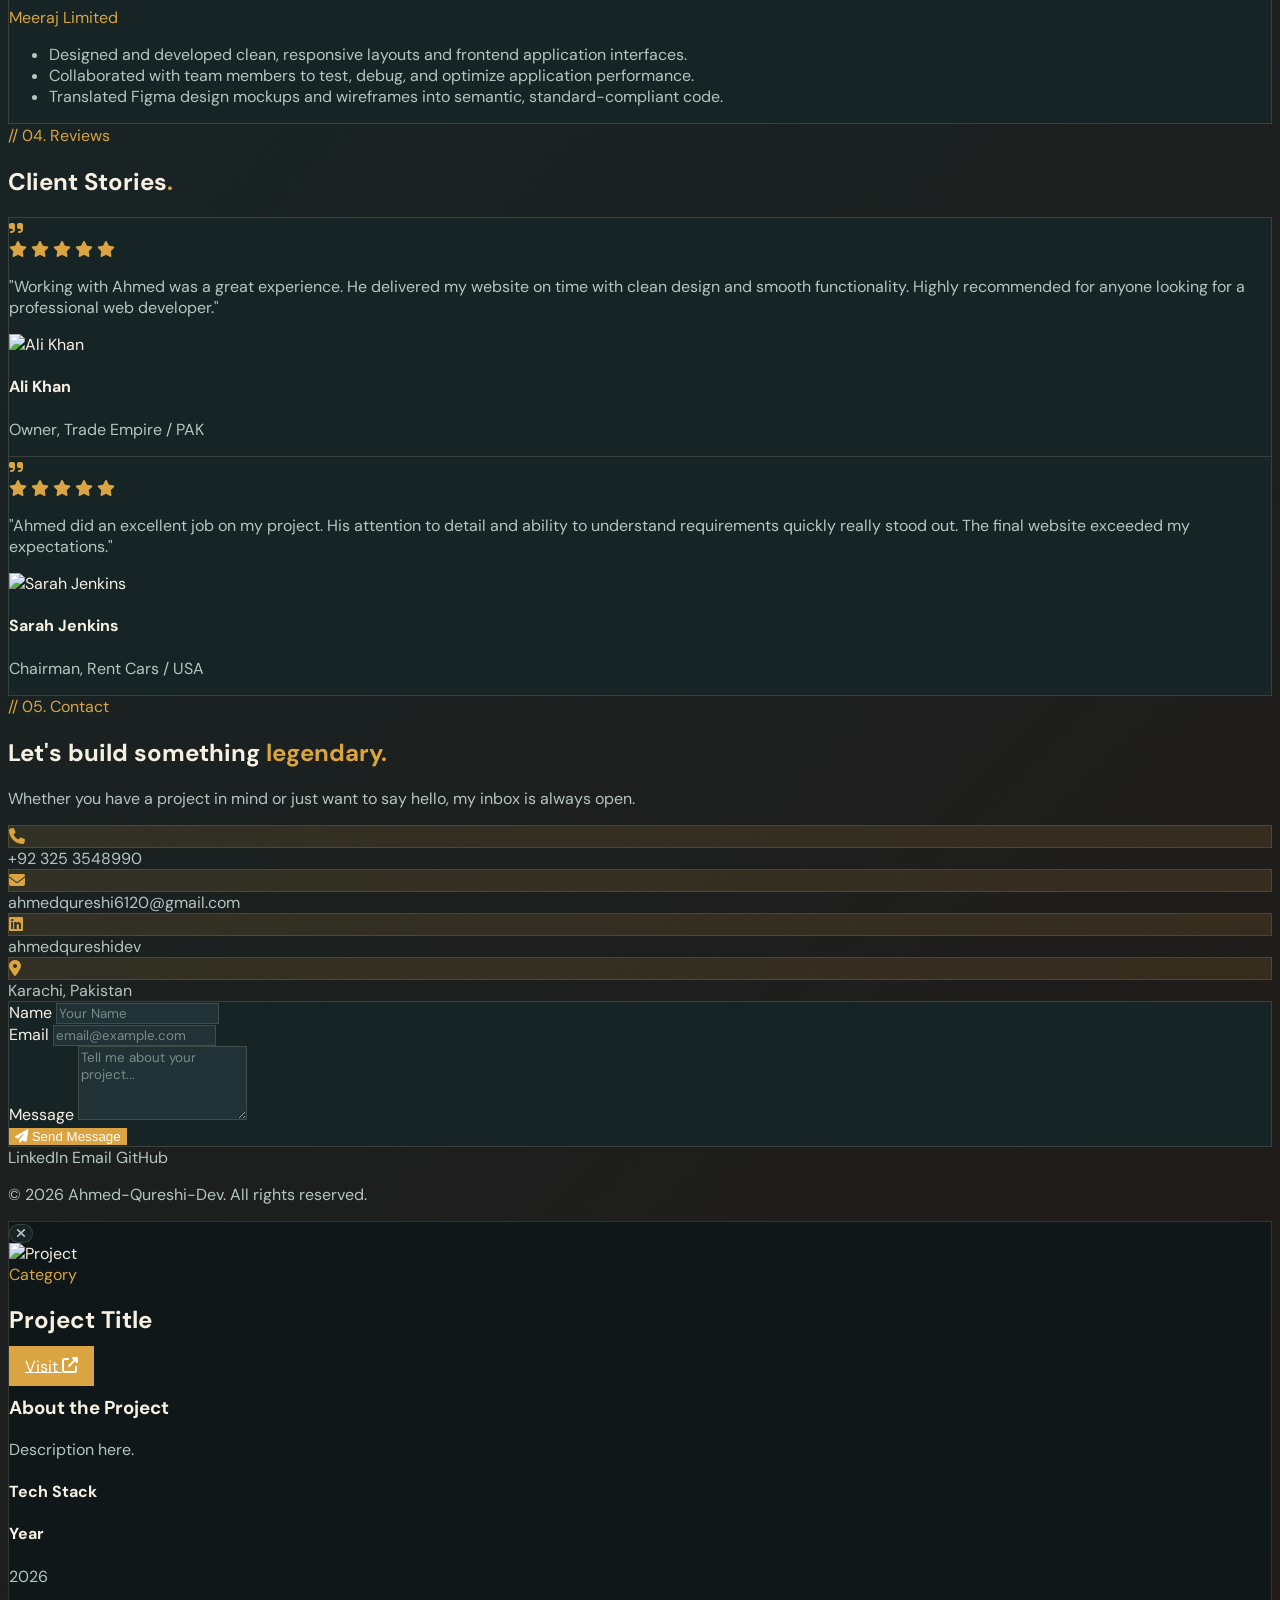
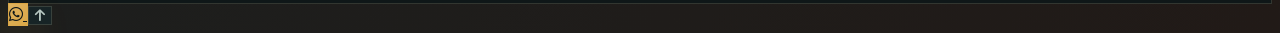
==== commit 1d5ba362: "w" ====
--- a/index.html
+++ b/index.html
@@ -88,18 +88,14 @@
     <img src="/me.png" alt="Ahmed Qureshi - AI-Augmented Technical Generalist" style="display:none;" loading="eager">
 
     <!-- Preloader -->
-    <div id="preloader" class="fixed inset-0 z-[9999] flex items-center justify-center">
-        <div class="preloader-inner flex flex-col items-center gap-6">
-            <div class="relative w-20 h-20">
-                <svg class="w-20 h-20 animate-spin" viewBox="0 0 80 80">
-                    <circle cx="40" cy="40" r="36" fill="none" stroke-width="2" stroke="rgba(var(--accent-rgb),0.15)"/>
-                    <circle cx="40" cy="40" r="36" fill="none" stroke-width="2" stroke="var(--accent)" stroke-dasharray="60 167" stroke-linecap="round"/>
-                </svg>
-                <div class="absolute inset-0 flex items-center justify-center">
-                    <span class="font-display font-bold text-lg" style="color:var(--accent)">AQ</span>
-                </div>
-            </div>
-            <p class="text-xs tracking-[0.4em] uppercase font-display" style="color:var(--muted)">Initializing...</p>
+    <div id="preloader" class="fixed inset-0 z-[9999] flex items-center justify-center bg-[rgba(15,23,24,0.96)]">
+        <div class="preloader-card flex flex-col items-center gap-4 rounded-[24px] border border-[rgba(var(--accent-rgb),0.14)] bg-[rgba(15,23,24,0.96)] p-6 shadow-[0_35px_90px_rgba(0,0,0,0.35)]">
+            <div class="loader-ring"></div>
+            <div class="text-center">
+                <p class="text-[0.65rem] tracking-[0.45em] uppercase" style="color:var(--accent)">Loading</p>
+                <h2 class="font-display text-xl font-semibold" style="color:var(--fg)">Ahmed Qureshi</h2>
+                <p class="text-[0.75rem] uppercase tracking-[0.18em]" style="color:var(--muted)">Preparing your digital experience</p>
+            </div>
         </div>
     </div>
 
--- a/style.css
+++ b/style.css
@@ -72,12 +72,30 @@
 
 /* ─── PRELOADER ─────────────────────────────────── */
 #preloader {
-    background: var(--bg);
-    transition: opacity 0.6s ease, visibility 0.6s ease;
+    background: rgba(15, 23, 24, 0.96);
+    transition: opacity 0.5s ease, visibility 0.5s ease;
+    pointer-events: none;
 }
 #preloader.hide {
     opacity: 0;
     visibility: hidden;
+}
+.preloader-card {
+    border-radius: 24px;
+    border: 1px solid rgba(var(--accent-rgb), 0.14);
+    background: rgba(15, 23, 24, 0.96);
+    box-shadow: 0 35px 90px rgba(0, 0, 0, 0.35);
+}
+.loader-ring {
+    width: 72px;
+    height: 72px;
+    border-radius: 50%;
+    border: 4px solid rgba(var(--accent-rgb), 0.14);
+    border-top-color: var(--accent);
+    animation: loaderSpin 1.1s ease-in-out infinite;
+}
+@keyframes loaderSpin {
+    to { transform: rotate(360deg); }
 }
 
 /* ─── NAVIGATION ─────────────────────────────────── */
